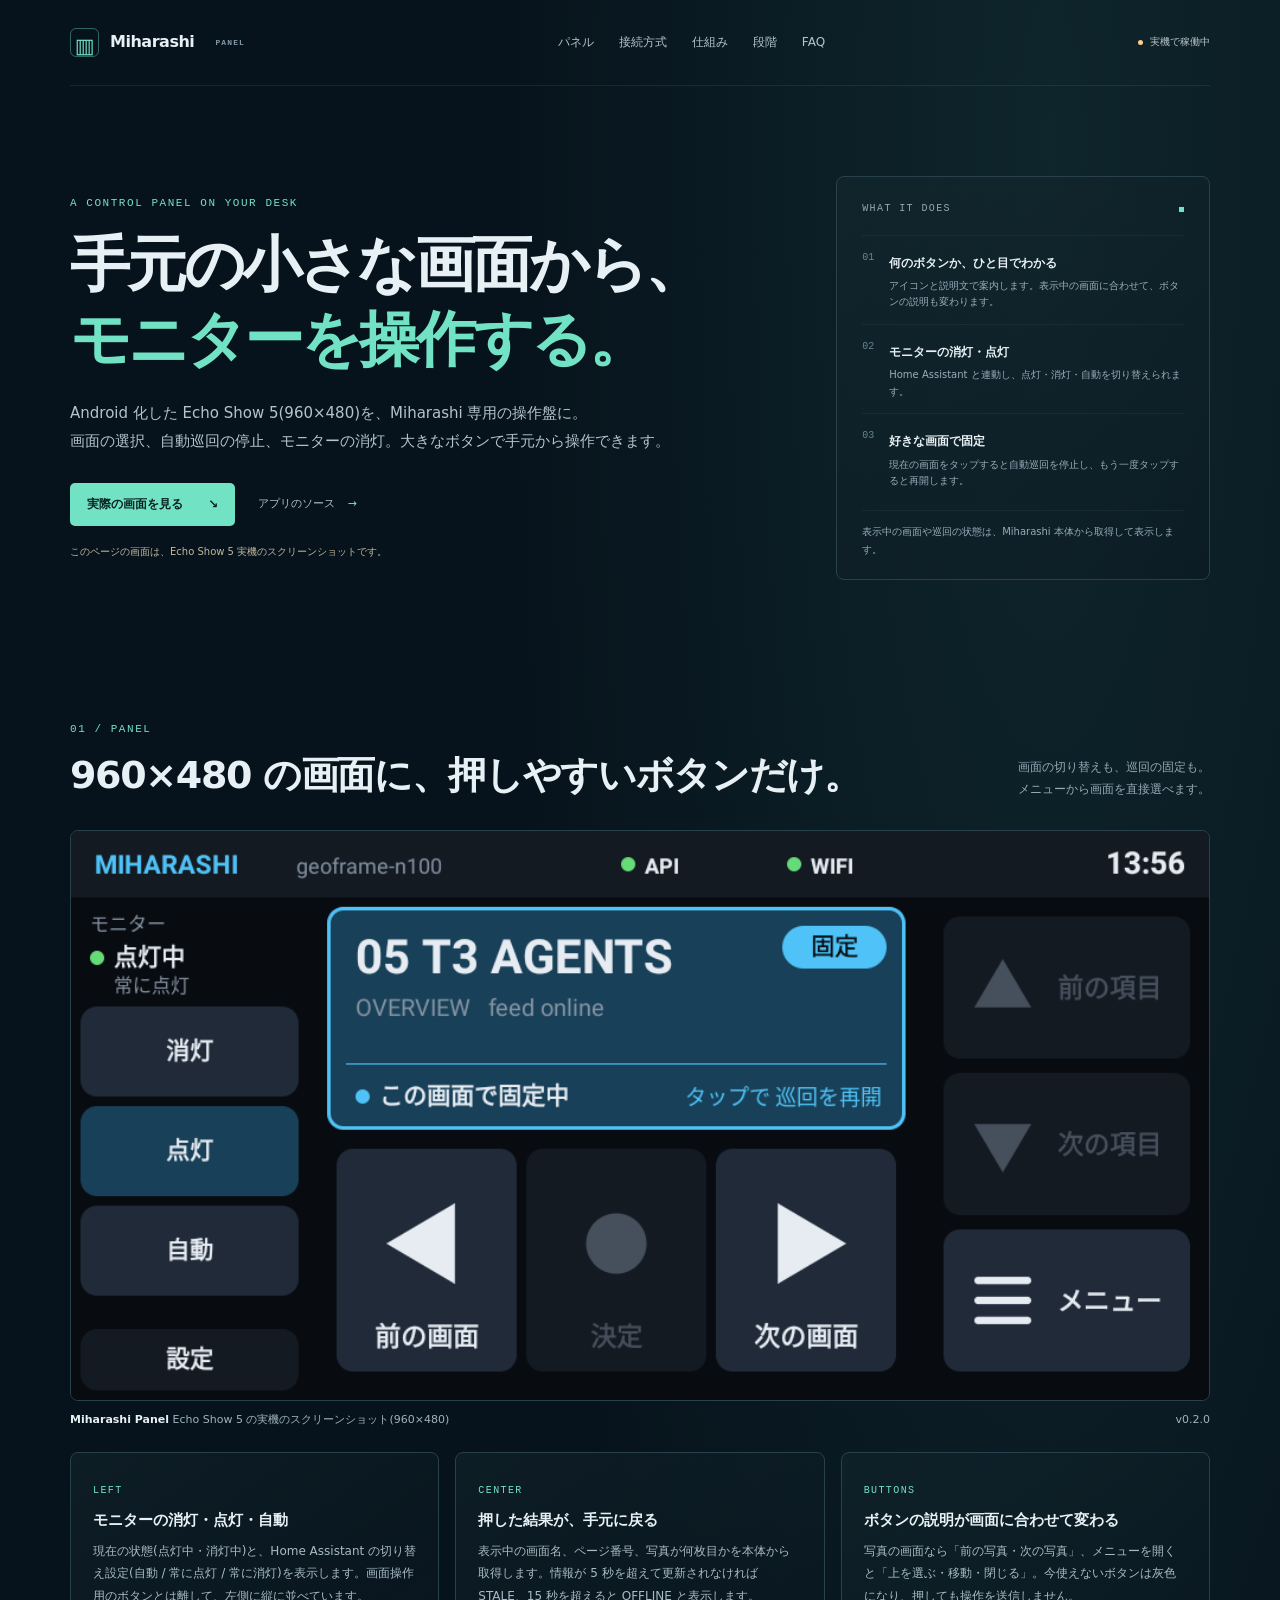
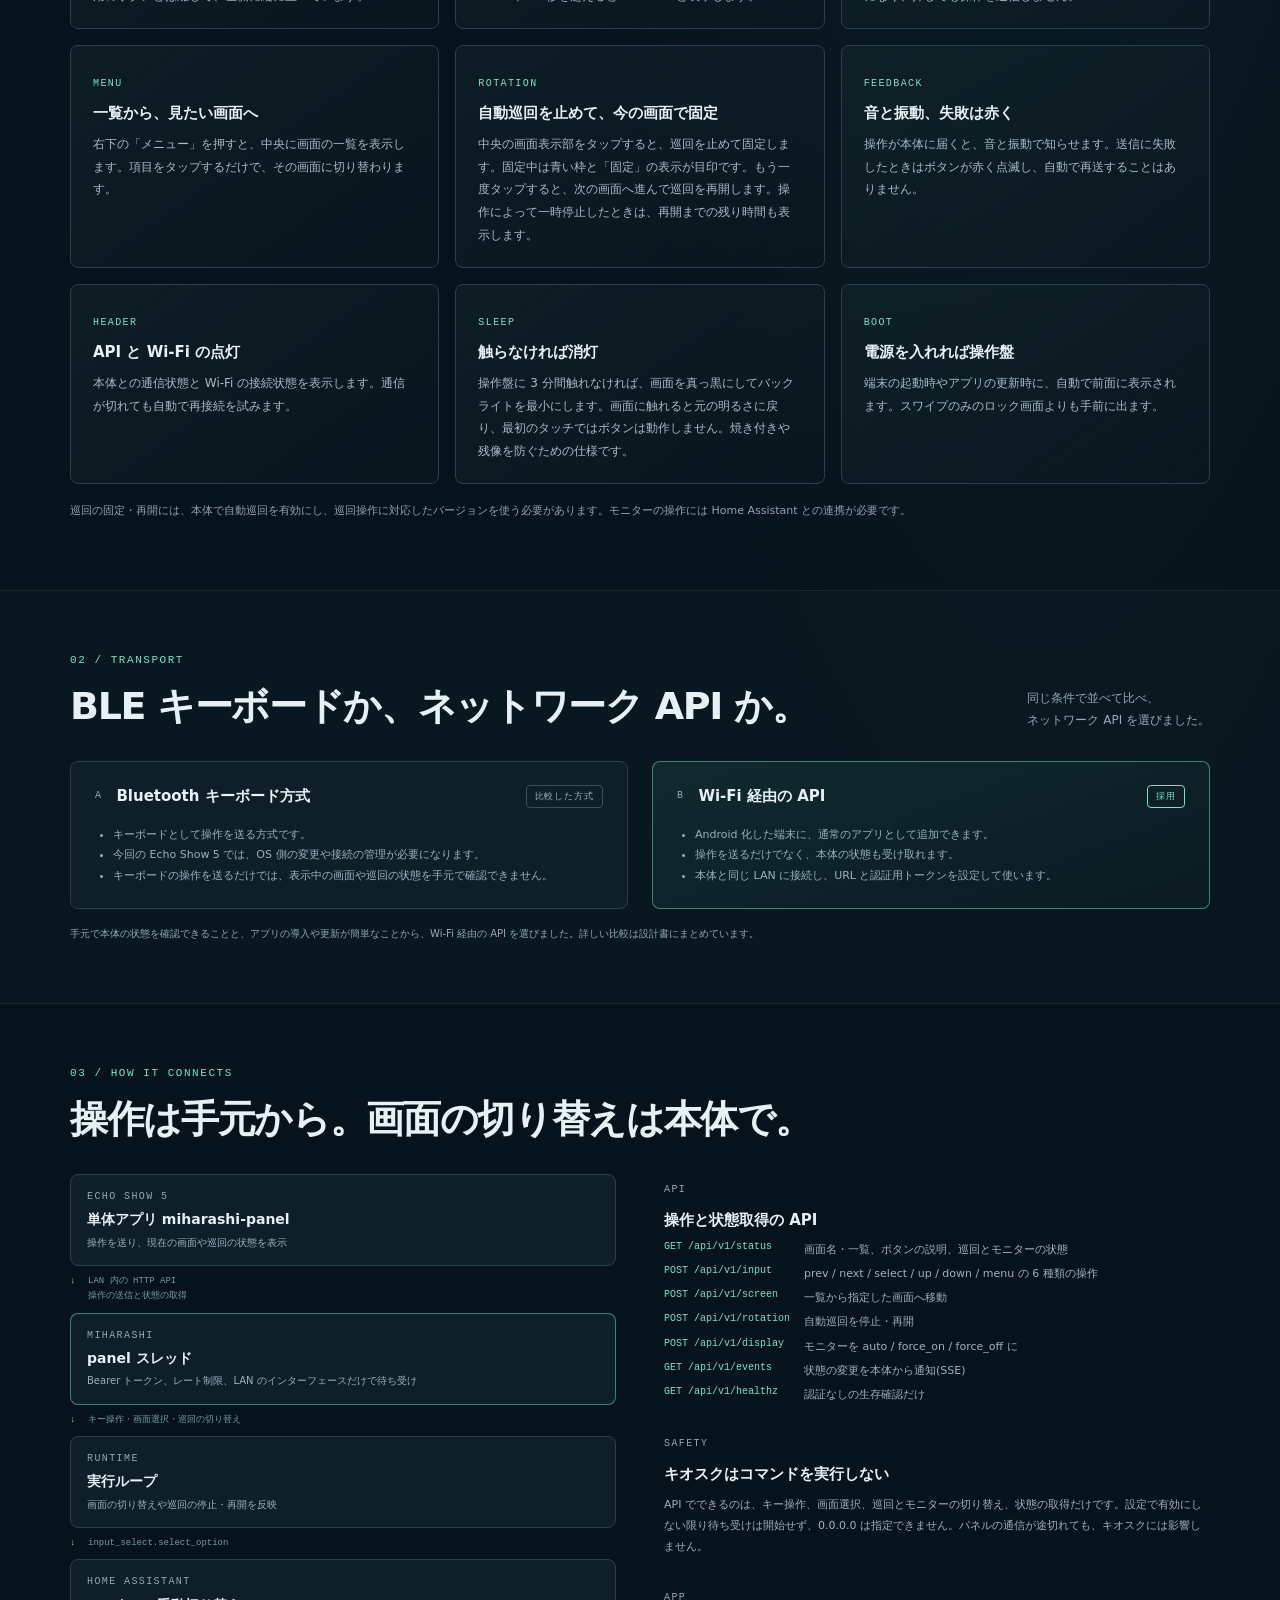
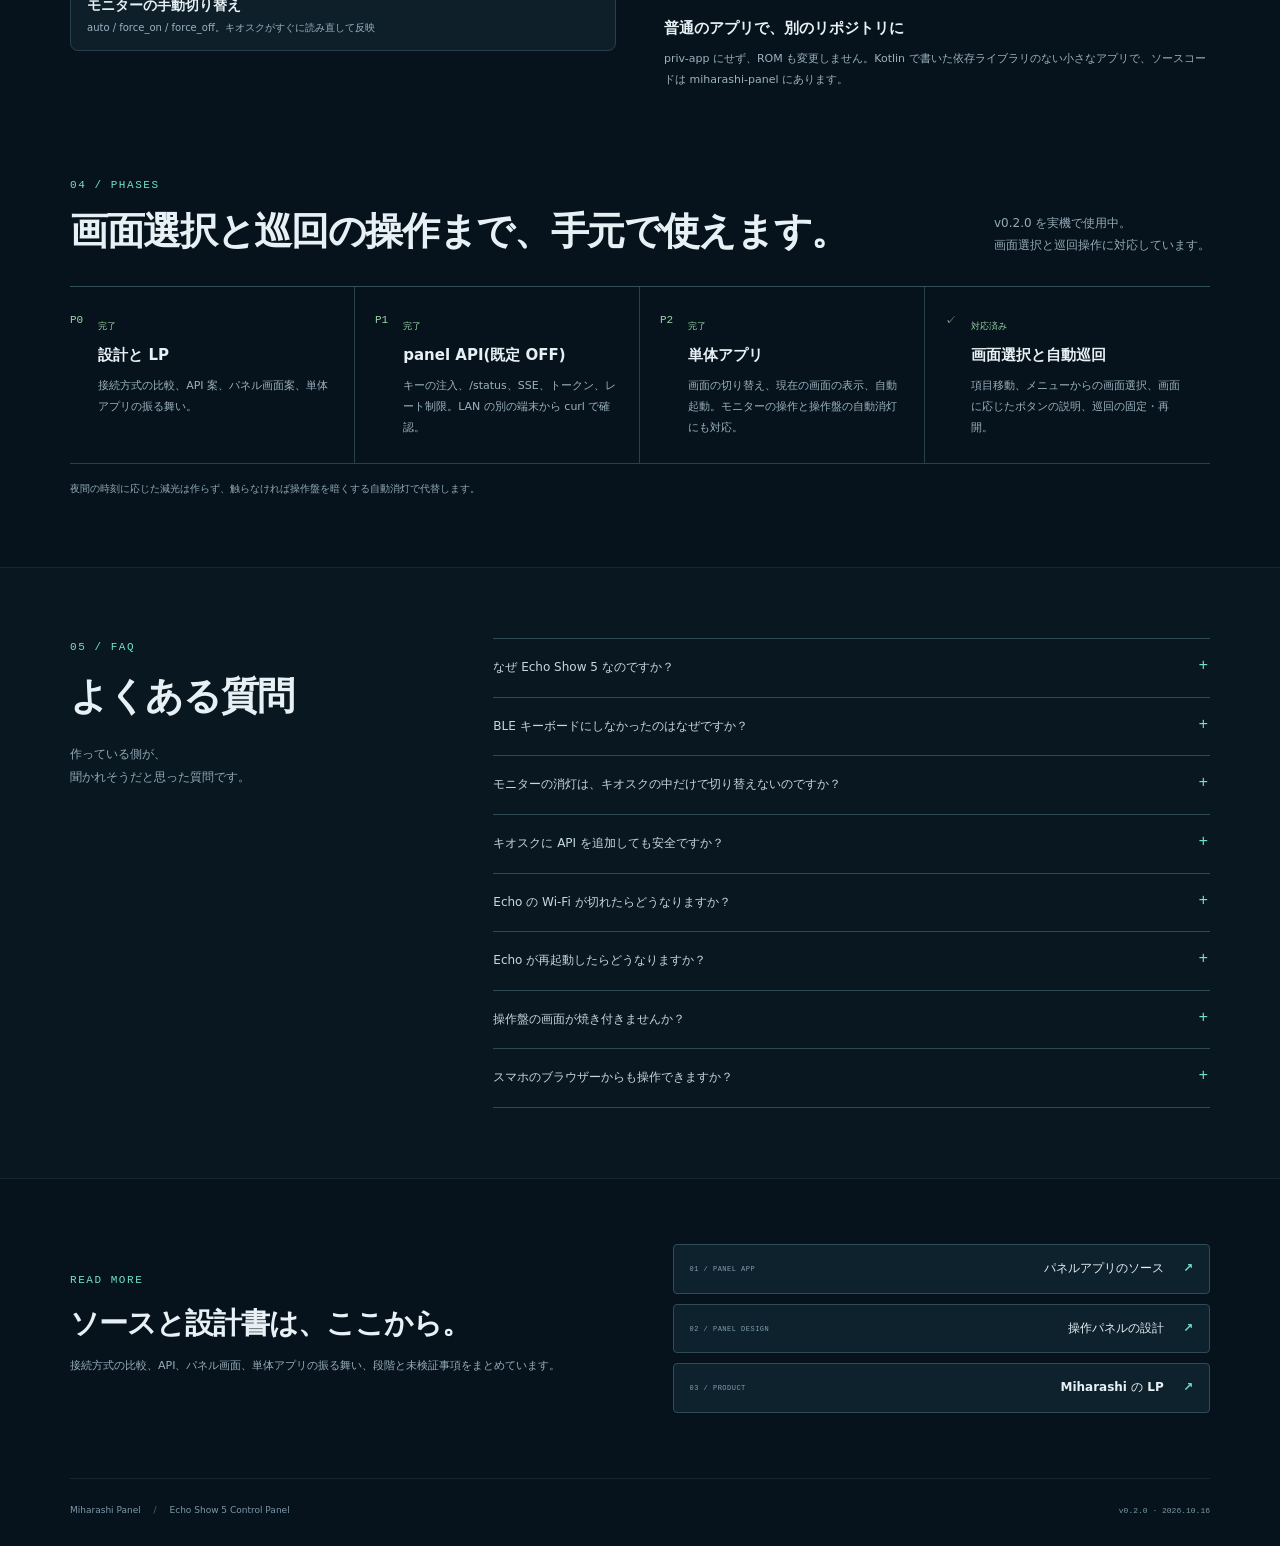
==== site/index.html @ 9340a456 "docs: move panel landing page and organize app documentation" ====
<!doctype html>
<html lang="ja">
<head>
  <meta charset="utf-8">
  <meta name="viewport" content="width=device-width, initial-scale=1">
  <meta name="theme-color" content="#07131c">
  <meta name="description" content="Miharashi Panel。Android 化した Echo Show 5 で動く Miharashi 専用の操作盤アプリ。画面の切り替え、メニューからの画面選択、自動巡回の固定・再開、モニターの消灯・点灯を手元で操作できます。">
  <title>Miharashi Panel — 手元の小さな画面から、モニターを操作する。</title>
  <link rel="stylesheet" href="styles.css">
  <link rel="stylesheet" href="shots.css">
  <link rel="stylesheet" href="panel.css">
</head>
<body>
  <a class="skip-link" href="#preview">パネルの画面へ移動</a>
  <header class="shell topbar">
    <a class="brand" href="https://ysogabe.github.io/miharashi/" aria-label="Miharashi トップへ"><span class="brand-symbol" aria-hidden="true">▥</span>Miharashi<span class="brand-sub">PANEL</span></a>
    <nav aria-label="ページ内ナビゲーション"><a href="#preview">パネル</a><a href="#transport">接続方式</a><a href="#how">仕組み</a><a href="#phases">段階</a><a href="#faq">FAQ</a></nav>
    <span class="stage-label"><span aria-hidden="true"></span>実機で稼働中</span>
  </header>

  <main id="top">
    <section class="shell hero" aria-labelledby="hero-title">
      <div class="hero-copy">
        <p class="eyebrow">A control panel on your desk</p>
        <h1 id="hero-title">手元の小さな画面から、<br><span>モニターを操作する。</span></h1>
        <p class="hero-lead">Android 化した Echo Show 5(960×480)を、Miharashi 専用の操作盤に。<br class="wide-only">画面の選択、自動巡回の停止、モニターの消灯。大きなボタンで手元から操作できます。</p>
        <div class="hero-actions"><a class="button primary" href="#preview">実際の画面を見る <span aria-hidden="true">↘</span></a><a class="text-link" href="https://github.com/ysogabe/miharashi-panel">アプリのソース <span aria-hidden="true">→</span></a></div>
        <p class="hero-status">このページの画面は、Echo Show 5 実機のスクリーンショットです。</p>
      </div>
      <aside class="hero-note" aria-label="パネルの特徴">
        <div class="note-heading"><span class="micro-label">WHAT IT DOES</span><span class="tiny-square" aria-hidden="true"></span></div>
        <div class="note-item"><span class="note-index">01</span><div><strong>何のボタンか、ひと目でわかる</strong><p>アイコンと説明文で案内します。表示中の画面に合わせて、ボタンの説明も変わります。</p></div></div>
        <div class="note-item"><span class="note-index">02</span><div><strong>モニターの消灯・点灯</strong><p>Home Assistant と連動し、点灯・消灯・自動を切り替えられます。</p></div></div>
        <div class="note-item"><span class="note-index">03</span><div><strong>好きな画面で固定</strong><p>現在の画面をタップすると自動巡回を停止し、もう一度タップすると再開します。</p></div></div>
        <p class="note-disclaimer">表示中の画面や巡回の状態は、Miharashi 本体から取得して表示します。</p>
      </aside>
    </section>

    <section class="shell section-block" id="preview" aria-labelledby="preview-title">
      <div class="section-heading"><div><p class="eyebrow">01 / Panel</p><h2 id="preview-title">960×480 の画面に、<br class="mobile-only">押しやすいボタンだけ。</h2></div><p class="section-aside">画面の切り替えも、巡回の固定も。<br>メニューから画面を直接選べます。</p></div>
      <figure class="shot shot-main">
        <img src="images/panel-v020.png" width="960" height="480" alt="Echo Show 5 の操作パネル。左にモニターの状態と消灯・点灯・自動・設定、中央に現在の画面と固定中の表示、その下に前の画面・決定・次の画面、右に項目移動とメニューのボタン">
        <figcaption><span><strong>Miharashi Panel</strong> Echo Show 5 の実機のスクリーンショット(960×480)</span><span>v0.2.0</span></figcaption>
      </figure>
      <div class="feature-grid">
        <article class="feature"><span class="micro-label">LEFT</span><h3>モニターの消灯・点灯・自動</h3><p>現在の状態(点灯中・消灯中)と、Home Assistant の切り替え設定(自動 / 常に点灯 / 常に消灯)を表示します。画面操作用のボタンとは離して、左側に縦に並べています。</p></article>
        <article class="feature"><span class="micro-label">CENTER</span><h3>押した結果が、手元に戻る</h3><p>表示中の画面名、ページ番号、写真が何枚目かを本体から取得します。情報が 5 秒を超えて更新されなければ STALE、15 秒を超えると OFFLINE と表示します。</p></article>
        <article class="feature"><span class="micro-label">BUTTONS</span><h3>ボタンの説明が画面に合わせて変わる</h3><p>写真の画面なら「前の写真・次の写真」、メニューを開くと「上を選ぶ・移動・閉じる」。今使えないボタンは灰色になり、押しても操作を送信しません。</p></article>
        <article class="feature"><span class="micro-label">MENU</span><h3>一覧から、見たい画面へ</h3><p>右下の「メニュー」を押すと、中央に画面の一覧を表示します。項目をタップするだけで、その画面に切り替わります。</p></article>
        <article class="feature"><span class="micro-label">ROTATION</span><h3>自動巡回を止めて、今の画面で固定</h3><p>中央の画面表示部をタップすると、巡回を止めて固定します。固定中は青い枠と「固定」の表示が目印です。もう一度タップすると、次の画面へ進んで巡回を再開します。操作によって一時停止したときは、再開までの残り時間も表示します。</p></article>
        <article class="feature"><span class="micro-label">FEEDBACK</span><h3>音と振動、失敗は赤く</h3><p>操作が本体に届くと、音と振動で知らせます。送信に失敗したときはボタンが赤く点滅し、自動で再送することはありません。</p></article>
        <article class="feature"><span class="micro-label">HEADER</span><h3>API と Wi-Fi の点灯</h3><p>本体との通信状態と Wi-Fi の接続状態を表示します。通信が切れても自動で再接続を試みます。</p></article>
        <article class="feature"><span class="micro-label">SLEEP</span><h3>触らなければ消灯</h3><p>操作盤に 3 分間触れなければ、画面を真っ黒にしてバックライトを最小にします。画面に触れると元の明るさに戻り、最初のタッチではボタンは動作しません。焼き付きや残像を防ぐための仕様です。</p></article>
        <article class="feature"><span class="micro-label">BOOT</span><h3>電源を入れれば操作盤</h3><p>端末の起動時やアプリの更新時に、自動で前面に表示されます。スワイプのみのロック画面よりも手前に出ます。</p></article>
      </div>
      <p class="shot-note">巡回の固定・再開には、本体で自動巡回を有効にし、巡回操作に対応したバージョンを使う必要があります。モニターの操作には Home Assistant との連携が必要です。</p>
    </section>

    <section class="operation-section transport-section" id="transport" aria-labelledby="transport-title">
      <div class="shell">
        <div class="section-heading"><div><p class="eyebrow">02 / Transport</p><h2 id="transport-title">BLE キーボードか、<br class="mobile-only">ネットワーク API か。</h2></div><p class="section-aside">同じ条件で並べて比べ、<br>ネットワーク API を選びました。</p></div>
        <div class="transport-grid">
          <article class="transport-card">
            <div class="transport-head"><span class="micro-label">A</span><h3>Bluetooth キーボード方式</h3><span class="transport-tag">比較した方式</span></div>
            <ul><li>キーボードとして操作を送る方式です。</li><li>今回の Echo Show 5 では、OS 側の変更や接続の管理が必要になります。</li><li>キーボードの操作を送るだけでは、表示中の画面や巡回の状態を手元で確認できません。</li></ul>
          </article>
          <article class="transport-card is-chosen">
            <div class="transport-head"><span class="micro-label">B</span><h3>Wi-Fi 経由の API</h3><span class="transport-tag chosen">採用</span></div>
            <ul><li>Android 化した端末に、通常のアプリとして追加できます。</li><li>操作を送るだけでなく、本体の状態も受け取れます。</li><li>本体と同じ LAN に接続し、URL と認証用トークンを設定して使います。</li></ul>
          </article>
        </div>
        <p class="scope-note">手元で本体の状態を確認できることと、アプリの導入や更新が簡単なことから、Wi-Fi 経由の API を選びました。詳しい比較は設計書にまとめています。</p>
      </div>
    </section>


    <section class="shell how-section" id="how" aria-labelledby="how-title">
      <div class="section-heading"><div><p class="eyebrow">03 / How it connects</p><h2 id="how-title">操作は手元から。<br class="mobile-only">画面の切り替えは本体で。</h2></div></div>
      <div class="how-grid">
        <div class="how-flow" aria-label="接続の流れ">
          <div class="how-node"><span class="micro-label">ECHO SHOW 5</span><strong>単体アプリ miharashi-panel</strong><span>操作を送り、現在の画面や巡回の状態を表示</span></div>
          <div class="how-arrow" aria-hidden="true">LAN 内の HTTP API<br>操作の送信と状態の取得</div>
          <div class="how-node accent"><span class="micro-label">MIHARASHI</span><strong>panel スレッド</strong><span>Bearer トークン、レート制限、LAN のインターフェースだけで待ち受け</span></div>
          <div class="how-arrow" aria-hidden="true">キー操作・画面選択・巡回の切り替え</div>
          <div class="how-node"><span class="micro-label">RUNTIME</span><strong>実行ループ</strong><span>画面の切り替えや巡回の停止・再開を反映</span></div>
          <div class="how-arrow" aria-hidden="true">input_select.select_option</div>
          <div class="how-node"><span class="micro-label">HOME ASSISTANT</span><strong>モニターの手動切り替え</strong><span>auto / force_on / force_off。キオスクがすぐに読み直して反映</span></div>
        </div>
        <div class="how-copy">
          <article><span class="micro-label">API</span><h3>操作と状態取得の API</h3><dl class="api-list"><dt>GET /api/v1/status</dt><dd>画面名・一覧、ボタンの説明、巡回とモニターの状態</dd><dt>POST /api/v1/input</dt><dd>prev / next / select / up / down / menu の 6 種類の操作</dd><dt>POST /api/v1/screen</dt><dd>一覧から指定した画面へ移動</dd><dt>POST /api/v1/rotation</dt><dd>自動巡回を停止・再開</dd><dt>POST /api/v1/display</dt><dd>モニターを auto / force_on / force_off に</dd><dt>GET /api/v1/events</dt><dd>状態の変更を本体から通知(SSE)</dd><dt>GET /api/v1/healthz</dt><dd>認証なしの生存確認だけ</dd></dl></article>
          <article><span class="micro-label">SAFETY</span><h3>キオスクはコマンドを実行しない</h3><p>API でできるのは、キー操作、画面選択、巡回とモニターの切り替え、状態の取得だけです。設定で有効にしない限り待ち受けは開始せず、0.0.0.0 は指定できません。パネルの通信が途切れても、キオスクには影響しません。</p></article>
          <article><span class="micro-label">APP</span><h3>普通のアプリで、別のリポジトリに</h3><p>priv-app にせず、ROM も変更しません。Kotlin で書いた依存ライブラリのない小さなアプリで、ソースコードは miharashi-panel にあります。</p></article>
        </div>
      </div>
    </section>

    <section class="shell scope-section" id="phases" aria-labelledby="phases-title">
      <div class="section-heading"><div><p class="eyebrow">04 / Phases</p><h2 id="phases-title">画面選択と巡回の操作まで、<br class="mobile-only">手元で使えます。</h2></div><p class="section-aside">v0.2.0 を実機で使用中。<br>画面選択と巡回操作に対応しています。</p></div>
      <ol class="roadmap panel-roadmap four">
        <li class="done"><span class="roadmap-step">P0</span><div><span class="roadmap-state">完了</span><h3>設計と LP</h3><p>接続方式の比較、API 案、パネル画面案、単体アプリの振る舞い。</p></div></li>
        <li class="done"><span class="roadmap-step">P1</span><div><span class="roadmap-state">完了</span><h3>panel API(既定 OFF)</h3><p>キーの注入、/status、SSE、トークン、レート制限。LAN の別の端末から curl で確認。</p></div></li>
        <li class="done"><span class="roadmap-step">P2</span><div><span class="roadmap-state">完了</span><h3>単体アプリ</h3><p>画面の切り替え、現在の画面の表示、自動起動。モニターの操作と操作盤の自動消灯にも対応。</p></div></li>
        <li class="done"><span class="roadmap-step">✓</span><div><span class="roadmap-state">対応済み</span><h3>画面選択と自動巡回</h3><p>項目移動、メニューからの画面選択、画面に応じたボタンの説明、巡回の固定・再開。</p></div></li>
      </ol>
      <p class="scope-note">夜間の時刻に応じた減光は作らず、触らなければ操作盤を暗くする自動消灯で代替します。</p>
    </section>

    <section class="faq-section" id="faq" aria-labelledby="faq-title"><div class="shell faq-grid"><div class="faq-intro"><p class="eyebrow">05 / FAQ</p><h2 id="faq-title">よくある質問</h2><p>作っている側が、<br>聞かれそうだと思った質問です。</p></div><div class="faq-list">
      <details><summary>なぜ Echo Show 5 なのですか？</summary><p>960×480 の横長画面が机に置く操作盤にちょうどよく、Android 化すれば普通のアプリが動くからです。Miharashi 専用の単体アプリとして全画面で使い、ほかの用途との併用は想定していません。</p></details>
      <details><summary>BLE キーボードにしなかったのはなぜですか？</summary><p>Miharashi 側の変更が不要という利点はあります。しかし Echo を BLE 周辺機器にするには、ROM の変更(priv-app、feature 宣言)や署名鍵の管理が必要で、更新後にペアリングをやり直す必要が生じる可能性があります。手元で状態を確認することもできません。設計書の付録に「もし実装するなら何が必要か」をまとめています。</p></details>
      <details><summary>モニターの消灯は、キオスクの中だけで切り替えないのですか？</summary><p>キオスクの中だけでは切り替えません。キオスクが Home Assistant の設定項目(input_select)を書き換えます。こうすることで Home Assistant の画面とパネルの表示が一致し、再起動しても設定が保たれます。</p></details>
      <details><summary>キオスクに API を追加しても安全ですか？</summary><p>初期設定では無効で、有効にする場合も Bearer トークンと LAN 内の 1 つのインターフェースだけに制限されます。キー操作、画面選択、巡回とモニターの切り替え、状態の取得だけに用途を限定しており、任意のコマンドは実行しません。</p></details>
      <details><summary>Echo の Wi-Fi が切れたらどうなりますか？</summary><p>最後の更新から 5 秒を超えると STALE、15 秒を超えると OFFLINE と表示します。最後の状態を薄く残したまま、再接続を試み続けます。キオスク側の動作には影響しません。</p></details>
      <details><summary>Echo が再起動したらどうなりますか？</summary><p>端末の起動時に自動で前面に出て、/status を再取得します。再接続が完了すると、本体の現在の状態を表示します。</p></details>
      <details><summary>操作盤の画面が焼き付きませんか？</summary><p>操作盤に 3 分間触れなければ画面を真っ黒にして、バックライトを最小にします。この時間は設定で変更でき、0 に設定すれば消灯しません。</p></details>
      <details><summary>スマホのブラウザーからも操作できますか？</summary><p>同じ API を利用するため、ブラウザー向けの小さな操作ページを作ることも可能です。現在は Echo 向けのアプリのみを提供しています。</p></details>
    </div></div></section>

    <section class="shell docs-section" aria-labelledby="docs-title"><div><p class="eyebrow">Read more</p><h2 id="docs-title">ソースと設計書は、ここから。</h2><p>接続方式の比較、API、パネル画面、単体アプリの振る舞い、段階と未検証事項をまとめています。</p></div><div class="doc-links"><a href="https://github.com/ysogabe/miharashi-panel"><span>01 / PANEL APP</span><strong>パネルアプリのソース <span aria-hidden="true">↗</span></strong></a><a href="https://github.com/ysogabe/miharashi/blob/main/docs/panel/DESIGN.md"><span>02 / PANEL DESIGN</span><strong>操作パネルの設計 <span aria-hidden="true">↗</span></strong></a><a href="https://ysogabe.github.io/miharashi/"><span>03 / PRODUCT</span><strong>Miharashi の LP <span aria-hidden="true">↗</span></strong></a></div></section>
  </main>
  <footer class="shell footer"><span>Miharashi Panel <span class="footer-separator">/</span> Echo Show 5 Control Panel</span><span>v0.2.0 · 2026.10.16</span></footer>
</body>
</html>
---- site/styles.css ----
:root{color-scheme:dark;--bg:#07131c;--panel:#101f2a;--line:#29404d;--ink:#e7f0f4;--muted:#a0b3be;--mint:#72e2c5;--blue:#77b6ff;--amber:#ffce87;--mono:ui-monospace,SFMono-Regular,Menlo,Consolas,monospace}
*{box-sizing:border-box}html{scroll-behavior:smooth;scroll-padding-top:25px}body{margin:0;background:radial-gradient(ellipse at 82% 3%,#16383c80,transparent 34rem),var(--bg);color:var(--ink);font-family:Inter,ui-sans-serif,system-ui,-apple-system,BlinkMacSystemFont,"Noto Sans JP",sans-serif;line-height:1.65}a{color:inherit}button{font:inherit;color:inherit;cursor:pointer}button,a,summary{-webkit-tap-highlight-color:transparent}button:focus-visible,a:focus-visible,summary:focus-visible,[tabindex]:focus-visible{outline:2px solid var(--mint);outline-offset:5px}[hidden]{display:none!important}.shell{width:min(1140px,calc(100% - 64px));margin-inline:auto}.eyebrow,.micro-label{font-family:var(--mono);font-size:10px;letter-spacing:.14em;text-transform:uppercase}.eyebrow{color:var(--mint);margin:0 0 15px;font-size:11px}.micro-label{color:#91a9b6}.skip-link{position:fixed;top:10px;left:10px;z-index:20;padding:10px 16px;background:var(--mint);color:var(--bg);border-radius:6px;transform:translateY(-150%)}.skip-link:focus{transform:none}.topbar{min-height:86px;display:flex;align-items:center;justify-content:space-between;gap:25px;border-bottom:1px solid #ffffff12}.brand{display:flex;align-items:center;gap:11px;text-decoration:none;font-weight:750;font-size:16px;letter-spacing:-.03em}.brand-symbol{display:grid;place-items:center;width:29px;height:29px;border:1px solid #72e2c566;border-radius:6px;color:var(--mint);font-size:21px}.brand-sub{margin-left:10px;font-family:var(--mono);font-size:8px;letter-spacing:.14em;color:#819ba8}.topbar nav{display:flex;gap:25px;font-size:12px;color:#b4c4cd}.topbar nav a{text-decoration:none}.topbar nav a:hover{color:var(--mint)}.stage-label{display:flex;gap:7px;align-items:center;font-size:10px;color:#bac5c9}.stage-label span{width:5px;height:5px;border-radius:50%;background:var(--amber)}.hero{display:grid;grid-template-columns:1.3fr .7fr;gap:72px;padding:80px 0 66px;align-items:center}h1{font-size:clamp(40px,4.7vw,64px);line-height:1.24;letter-spacing:-.05em;margin:0 0 22px;font-weight:750}h1 span{color:var(--mint)}.hero-lead{color:#b3c4ce;font-size:15px;line-height:1.9;margin:0}.hero-actions{display:flex;align-items:center;gap:23px;margin-top:27px}.button{display:inline-flex;align-items:center;justify-content:center;gap:25px;font-size:12px;font-weight:700;text-decoration:none;padding:12px 17px;border-radius:5px}.primary{background:var(--mint);color:#09231e}.primary:hover{background:#9aebd6}.text-link{font-size:11px;text-decoration:none;color:#afc2cb}.text-link span{margin-left:9px;color:var(--mint)}.hero-note{align-self:stretch;padding:24px 25px 20px;border:1px solid var(--line);border-radius:8px;background:linear-gradient(145deg,#13272eab,#0b182280)}.note-heading{display:flex;align-items:center;justify-content:space-between;margin-bottom:17px}.tiny-square{width:5px;height:5px;background:var(--mint)}.note-item{display:flex;gap:15px;padding:13px 0;border-top:1px solid #ffffff0c}.note-index{font:10px var(--mono);color:#658692;padding-top:3px}.note-item strong{font-size:12px;font-weight:650}.note-item p{font-size:10px;color:#97afbb;margin:3px 0 0}.note-disclaimer{border-top:1px solid #ffffff0c;padding-top:12px;margin:7px 0 0;font-size:10px;line-height:1.8;color:#96aeb9}h2{font-size:clamp(26px,3vw,38px);line-height:1.32;letter-spacing:-.035em;margin:0;font-weight:700}.section-heading{display:flex;justify-content:space-between;align-items:flex-end;gap:25px;margin-bottom:30px}.section-heading .eyebrow{margin-bottom:12px}.section-aside{color:#94aab6;font-size:12px;margin:0;line-height:1.85}.screen-section{padding-top:20px}.screen-tabs{display:flex;align-items:center;gap:8px;margin-bottom:14px}.screen-tabs button{background:transparent;border:1px solid #2b414d;color:#a9bdc7;border-radius:5px;padding:10px 15px;font-size:12px;display:flex;align-items:center;gap:11px}.screen-tabs button span{color:#7996a5;font:10px var(--mono)}.screen-tabs button[aria-selected=true]{border-color:#72e2c566;background:#142e30;color:var(--mint)}.screen-tabs button[aria-selected=true] span{color:var(--mint)}.screen-tabs button:hover{border-color:#6d8b98}.preview-tag{margin-left:auto;font:8px var(--mono);letter-spacing:.13em;color:#78939f}.monitor-shell{padding:12px 12px 0;border:1px solid #435a6577;border-radius:12px;background:linear-gradient(135deg,#213742,#0d1e29 60%);box-shadow:0 23px 65px #0004}.demo-surface{position:relative;background:#091722;min-height:510px;border:1px solid #344b58;border-radius:6px;overflow:hidden}.preview-panel{padding:25px 28px 18px;min-height:510px}.screen-heading{display:flex;align-items:center;justify-content:space-between;gap:16px;padding-bottom:20px;border-bottom:1px solid #29404d}.screen-heading>div{display:flex;align-items:center;gap:14px}.screen-heading strong{font:600 12px var(--mono);letter-spacing:.08em}.screen-number{color:var(--mint);font:10px var(--mono)}.host-label{color:#7f9baa;font:9px var(--mono);letter-spacing:.07em}.screen-clock{color:#c2d4dd;font:13px var(--mono)}.screen-clock small{color:#7e9baa;font-size:9px}.demo-badge{font:8px var(--mono);letter-spacing:.08em;padding:4px 6px;color:var(--amber);border:1px solid #ffce8740;border-radius:3px}.metrics{display:grid;grid-template-columns:repeat(4,1fr);gap:12px;margin-top:20px}.metric{padding:16px 18px 14px;border:1px solid #283f4c;border-radius:5px;background:linear-gradient(145deg,#142733,#0c1c28)}.metric .micro-label{font-size:8px;letter-spacing:.07em;white-space:nowrap}.metric p{display:flex;align-items:baseline;gap:7px;margin:8px 0 10px}.metric p strong{font:500 34px var(--mono);letter-spacing:-.06em;line-height:1.2}.metric p>span{color:#a6bfca;font:12px var(--mono)}.meter{height:3px;border-radius:2px;background:#263e4b;overflow:hidden}.meter>span{display:block;height:100%;background:var(--mint)}.meter.blue>span{background:var(--blue)}.metric-foot{display:flex;justify-content:space-between;margin-top:11px;color:#8eaab8;font:9px var(--mono)}.metric-foot>span{color:#9cc0c3}.system-content{display:grid;grid-template-columns:2.7fr 1fr;gap:12px;margin-top:14px}.chart-card,.device-card{border:1px solid #283f4c;border-radius:5px;background:#0c1c28}.chart-card{padding:17px 17px 8px}.card-heading{display:flex;align-items:center;justify-content:space-between;gap:12px}.card-heading .micro-label{font-size:8px}.chart-legend{display:flex;gap:13px;font:8px var(--mono);color:#b4cad4;white-space:nowrap}.chart-legend>span:before{content:"";display:inline-block;width:4px;height:4px;border-radius:50%;margin:0 5px 1px 0;background:var(--mint)}.chart-legend>.legend-gpu:before{background:var(--blue)}.history-chart{display:block;width:100%;height:205px;margin-top:15px}.device-card{padding:17px 15px}.device-card>.micro-label{font-size:8px}.device-row{display:flex;align-items:center;gap:10px;padding:16px 0;border-bottom:1px solid #213746}.device-icon{color:var(--mint);font-size:20px}.device-row strong{display:block;font:10px var(--mono)}.device-row p{margin:4px 0 0;font-size:9px;color:#8aa7b6}.small-badge{margin-left:auto;color:var(--mint);font:8px var(--mono);padding:3px 5px;border:1px solid #2e4b54;border-radius:3px}.blue-ink{color:var(--blue)}.source-note{margin-top:16px}.source-note .micro-label{font-size:7px}.source-note p{font-size:9px;color:#94aebb;line-height:1.75;margin:6px 0 0}.source-note b{color:#e7b88a;font-family:var(--mono);font-weight:400}.screen-footer{display:flex;justify-content:space-between;gap:12px;margin-top:16px;padding-top:12px;border-top:1px solid #263c49;color:#7896a5;font:8px var(--mono);letter-spacing:.05em}.screen-footer b{font-weight:400;color:#b8ccd7;margin-left:11px}.screen-footer b:first-child{margin-left:0}.demo-controls{display:flex;align-items:center;justify-content:space-between;gap:20px;min-height:66px;padding:12px 9px}.active-screen{font:10px var(--mono);color:#a8bfcb;letter-spacing:.04em}.key-controls{display:flex;gap:14px}.key-controls button{display:flex;align-items:center;gap:7px;padding:0;border:0;background:transparent;color:#a5bac5;font-size:10px}.key-controls kbd{display:grid;place-items:center;min-width:27px;height:28px;border:1px solid #405965;border-bottom-width:3px;border-radius:4px;background:#132630;color:var(--mint);font:12px var(--mono)}.key-controls button:hover kbd,.key-controls button[aria-expanded=true] kbd{border-color:var(--mint)}.preview-caption{display:flex;align-items:center;justify-content:space-between;gap:20px;padding-top:16px;color:#8fa7b3;font-size:10px}.preview-caption p{margin:0;display:flex;align-items:center;gap:7px}.caption-dot{width:4px;height:4px;background:var(--amber);border-radius:50%;flex-shrink:0}.preview-caption>span{font-size:9px}.screen-description{display:grid;grid-template-columns:.45fr 1.35fr .8fr;gap:25px;align-items:start;padding:27px 0 60px;margin-top:26px;border-top:1px solid var(--line)}.screen-description .eyebrow{font-size:9px;margin-top:7px}.screen-description h3{font-size:18px;margin:0 0 8px;letter-spacing:-.02em}.screen-description p{color:#9ab1bf;font-size:12px;margin:0;line-height:1.9}.screen-description ul{margin:2px 0 0;padding:0;list-style:none;font-size:11px;color:#a2bdc8}.screen-description li{padding:4px 0}.screen-description li:before{content:"+";color:var(--mint);font-family:var(--mono);margin-right:10px}.agent-summary{display:flex;align-items:center;gap:35px;padding:23px 0 21px}.agent-summary>div{display:flex;align-items:baseline;gap:9px}.agent-summary strong{font:500 32px var(--mono);color:var(--mint)}.agent-summary span{font:8px var(--mono);color:#9db6c4}.agent-summary>div:nth-child(2) strong{color:#afc3cd}.agent-summary>div:nth-child(3) strong{color:var(--amber)}.agent-summary>p{font-size:10px;color:#8eabbc;margin-left:auto}.agents-content{display:grid;grid-template-columns:2.8fr 1fr;gap:14px}.agent-list{border:1px solid #2b424f;border-radius:5px;overflow:hidden}.agent-row{display:flex;align-items:center;gap:15px;padding:16px 19px;background:#0e1e2a;border-bottom:1px solid #243c4a}.agent-row:last-child{border-bottom:0}.agent-avatar{display:grid;place-items:center;width:36px;height:36px;flex-shrink:0;border:1px solid #36505f;background:#172b39;border-radius:6px;font:12px var(--mono);color:#b4d1dc}.agent-info{min-width:0;flex:1}.agent-info strong{display:block;font:600 12px var(--mono);letter-spacing:.01em}.agent-info>span{display:block;font-size:9px;color:#8fabbc;margin-top:5px}.state-badge{font:8px var(--mono);letter-spacing:.04em;border-radius:3px;padding:5px 7px;white-space:nowrap}.running{background:#72e2c514;color:var(--mint);border:1px solid #72e2c536}.idle{background:#97b4c510;color:#a2bac7;border:1px solid #64809144}.waiting{background:#ffce8710;color:var(--amber);border:1px solid #ffce8736}.agent-time{font:8px var(--mono);color:#8ba8b8;min-width:48px;text-align:right}.adapter-card{padding:20px 18px;border:1px solid #2b424f;border-radius:5px;background:#0c1c28}.adapter-card>.micro-label{font-size:8px}.adapter-diagram{display:grid;gap:7px;text-align:center;padding:20px 0 14px;font:10px var(--mono);color:#84a0af}.adapter-diagram>span:nth-child(odd){border:1px solid #304b5b;background:#132735;padding:8px 4px;border-radius:3px;color:#bad2dc}.adapter-card>p{margin:0;font-size:10px;color:#93acba;line-height:1.9}.photo-panel{position:relative;isolation:isolate;padding:0;min-height:510px}.photo-scene{position:absolute;inset:0;width:100%;height:100%;z-index:-1}.photo-top{display:flex;justify-content:space-between;align-items:start;gap:25px;padding:29px 34px}.photo-top .micro-label{color:#c2d0d9;font-size:10px}.photo-time{margin:6px 0 0;line-height:1;font:300 68px var(--mono);letter-spacing:-.07em;color:#eff4f5}.photo-time>span{font-size:10px;letter-spacing:.1em;margin-left:12px;color:#cbd8de}.photo-marker{font:9px var(--mono);color:#c8d4dc;letter-spacing:.09em;border:1px solid #c4d3d344;padding:6px 8px;border-radius:3px}.photo-bottom{position:absolute;left:34px;bottom:39px}.photo-bottom .micro-label{font-size:8px;color:#bccec9}.photo-bottom h3{font-size:26px;font-weight:500;line-height:1.45;letter-spacing:-.03em;margin:9px 0 19px}.photo-status{display:flex;gap:0;padding:12px 0;font:10px var(--mono);border-top:1px solid #b8cecf44;border-bottom:1px solid #b8cecf44;background:#16324144}.photo-status>span{padding:0 18px;border-right:1px solid #b8cecf44}.photo-status>span:first-child{padding-left:0}.photo-status>span:last-child{border-right:0}.photo-status b{margin-right:9px;color:#8ed5c6;font-weight:500;font-size:8px}.photo-illustration{position:absolute;right:20px;bottom:15px;font-size:8px;color:#aec4cb}.demo-overlay{position:absolute;z-index:5;width:min(540px,calc(100% - 36px));left:50%;top:50%;transform:translate(-50%,-50%);padding:24px;border:1px solid #72e2c56b;background:#0b1c29fa;border-radius:8px;box-shadow:0 20px 90px #000a;max-height:calc(100% - 28px);overflow:auto}.overlay-heading{display:flex;justify-content:space-between;align-items:center;gap:20px;margin-bottom:18px}.overlay-heading h3{font-size:18px;margin:5px 0 0}.overlay-heading .micro-label{color:var(--mint);font-size:9px}.close-button{display:grid;place-items:center;border:1px solid #365362;border-radius:4px;background:#122836;width:29px;height:29px;font-size:21px;line-height:1;color:#b7ccd6}.menu-items{display:grid;gap:8px}.menu-items>button{display:flex;align-items:center;justify-content:flex-start;gap:15px;text-align:left;padding:13px 16px;background:#122735;border:1px solid #2f4a5a;border-radius:4px;font-size:12px}.menu-items>button>span:first-child{font:10px var(--mono);color:#7a9bac}.menu-items>button>span:last-child{margin-left:auto;color:#819eac}.menu-items>button.is-selected{border-color:var(--mint);background:#173c3d}.menu-items>button.is-selected>span{color:var(--mint)}.demo-overlay>p{font-size:11px;color:#a9c0cc;line-height:1.85}.detail-overlay dl{display:grid;grid-template-columns:85px 1fr;gap:11px 15px;margin:18px 0 15px;font-size:11px;line-height:1.8}.detail-overlay dt{color:var(--mint)}.detail-overlay dd{margin:0;color:#bdced7}.demo-overlay .overlay-footnote{margin:18px 0 0;padding-top:12px;border-top:1px solid #294454;color:#8ba8b9;font-size:9px}.operation-section{border-top:1px solid #ffffff10;border-bottom:1px solid #ffffff10;background:#0c1c2580}.operation-grid{display:grid;grid-template-columns:1fr 1fr;gap:80px;align-items:center;padding:58px 0}.body-copy{font-size:13px;line-height:1.95;color:#9eb4c0;max-width:490px;margin:19px 0 0}.keypad-illustration{display:grid;grid-template-columns:repeat(3,66px);gap:8px;margin:auto;transform:rotate(-5deg);padding:17px;border:1px solid #3f5964;border-radius:12px;background:linear-gradient(140deg,#28434c,#102331);box-shadow:9px 15px 0 #040f1755}.keypad-cell{display:flex;justify-content:center;align-items:center;border:1px solid #35515f;border-bottom-width:4px;border-radius:5px;min-height:48px;background:#182e3b;font:12px var(--mono)}.muted-key{color:#557789}.active-key{background:#153b3c;border-color:#45786e;flex-direction:column;gap:3px;color:var(--mint)}.active-key strong{font-size:17px;font-weight:500}.active-key>span{font-size:6px;letter-spacing:.12em}.zero-key{grid-column:span 2;flex-direction:row;gap:12px}.architecture-section{padding:75px 0 70px}.architecture-grid{display:grid;grid-template-columns:1.12fr .88fr;gap:62px;align-items:center}.render-flow{padding:25px 28px;background:linear-gradient(145deg,#10283080,#0b1a2780);border:1px solid #294651;border-radius:8px}.flow-source{display:flex;justify-content:center;gap:13px}.flow-source>span{font:9px var(--mono);letter-spacing:.1em;padding:7px 12px;border:1px solid #344f5e;border-radius:3px;color:#aec4cd}.flow-arrow{text-align:center;padding:10px;font:14px var(--mono);color:#799daa}.flow-canvas{text-align:center;padding:19px 8px;border:1px solid #72e2c569;background:#153332;border-radius:5px;display:grid;gap:5px}.flow-canvas>.micro-label{font-size:7px;color:#8ac4b8}.flow-canvas>strong{font:500 23px var(--mono);color:#e1f4eb}.flow-canvas>span:last-child{font-size:8px;color:#96bdb7;margin-top:6px}.flow-branches{display:grid;grid-template-columns:1fr 1fr;gap:17px;text-align:center}.flow-branches>div{display:grid;gap:4px}.flow-branches strong{font:11px var(--mono);color:#c6d7df}.flow-branches>div>span:last-child{font-size:10px;color:#92adb9}.architecture-copy article+article{padding-top:23px;margin-top:24px;border-top:1px solid var(--line)}.architecture-copy .micro-label{font-size:8px;color:#81aaa9}.architecture-copy h3{font-size:18px;letter-spacing:-.02em;margin:8px 0}.architecture-copy p{margin:0;font-size:12px;color:#98b0be;line-height:1.9}.scope-section{padding:25px 0 70px}.roadmap{list-style:none;margin:0;display:grid;grid-template-columns:repeat(3,1fr);gap:0;padding:0;border-top:1px solid #34505b;border-bottom:1px solid #29404d}.roadmap>li{display:flex;gap:15px;padding:24px 20px;border-right:1px solid #29404d}.roadmap>li:first-child{padding-left:0}.roadmap>li:last-child{border-right:0}.roadmap-step{font:11px var(--mono);color:#729aa8;margin-top:3px}.roadmap-state{font-size:9px;color:#93aab7}.roadmap .current .roadmap-step,.roadmap .current .roadmap-state{color:var(--mint)}.roadmap h3{margin:7px 0 9px;font-size:15px;line-height:1.5}.roadmap p{font-size:11px;line-height:1.9;color:#9bb2bf;margin:0}.scope-note{font-size:10px;color:#91aab7;margin:17px 0 0}.faq-section{padding:70px 0;background:#0c1c2580;border-top:1px solid #ffffff10;border-bottom:1px solid #ffffff10}.faq-grid{display:grid;grid-template-columns:1fr 2fr;gap:65px}.faq-intro p:last-child{color:#91aab8;font-size:12px;line-height:1.9;margin-top:22px}.faq-list details{border-top:1px solid #304954}.faq-list details:last-child{border-bottom:1px solid #304954}.faq-list summary{list-style:none;position:relative;cursor:pointer;padding:18px 30px 18px 0;font-size:12px;color:#c7d8e0;line-height:1.8}.faq-list summary::-webkit-details-marker{display:none}.faq-list summary:after{content:"+";position:absolute;right:2px;top:18px;color:var(--mint);font:16px var(--mono)}.faq-list details[open] summary:after{content:"−"}.faq-list details[open] summary{color:var(--mint)}.faq-list details p{font-size:11px;color:#a3bac8;line-height:2;margin:0 28px 20px 0}.docs-section{display:grid;grid-template-columns:1fr 1fr;gap:65px;align-items:center;padding:65px 0}.docs-section h2{font-size:29px}.docs-section p:last-child{font-size:11px;color:#95aebb;margin-top:14px}.doc-links{display:grid;gap:10px}.doc-links>a{display:flex;align-items:center;justify-content:space-between;gap:20px;border:1px solid #304b58;border-radius:4px;padding:14px 16px;text-decoration:none;background:#0e222e}.doc-links>a:hover{border-color:#72e2c577}.doc-links>a>span{font:7px var(--mono);color:#7e9dac;letter-spacing:.07em}.doc-links strong{font-size:12px;font-weight:550}.doc-links strong span{margin-left:15px;color:var(--mint)}.footer{display:flex;justify-content:space-between;gap:20px;padding:24px 0 28px;border-top:1px solid #ffffff14;color:#7d98a6;font-size:9px}.footer>span:last-child{font:8px var(--mono);align-self:center}.footer-separator{color:#47616f;margin:0 10px}.mobile-only{display:none}.noscript-note{font-size:12px;color:var(--amber);padding:12px;border:1px solid #ffce8744;border-radius:5px}
@media(min-width:1280px){.hero{padding-top:90px;padding-bottom:70px}}
@media(max-width:1000px){.shell{width:calc(100% - 44px)}.hero{gap:35px;grid-template-columns:1.18fr .82fr}.brand-sub{display:none}.metric{padding:14px 12px}.metric .micro-label{font-size:7px}.metric p strong{font-size:29px}.system-content{grid-template-columns:2.6fr 1fr}.device-card{padding:14px 11px}.device-row{gap:7px}.device-row strong{font-size:9px}.small-badge{font-size:7px;padding:3px}.agents-content{grid-template-columns:2.8fr 1fr}.agent-row{padding:15px 13px;gap:11px}.architecture-grid{gap:35px}.faq-grid{gap:40px}.preview-caption>span{display:none}}
@media(max-width:780px){.stage-label{display:none}.hero{grid-template-columns:1fr;padding-top:49px;gap:35px}.hero-note{display:none}h1{font-size:48px}.hero-lead{font-size:14px}.section-heading{align-items:start}.section-aside{font-size:10px}.screen-tabs{gap:6px}.screen-tabs button{padding:10px 12px;font-size:10px;gap:7px}.preview-tag{display:none}.preview-panel{padding:20px 18px 15px;min-height:500px}.demo-surface{min-height:500px}.system-content{grid-template-columns:1fr}.device-card{display:none}.metrics{gap:8px}.metric p strong{font-size:26px}.metric .micro-label{font-size:6px}.metric-foot{font-size:7px}.history-chart{height:205px}.screen-heading strong{font-size:10px}.host-label{font-size:8px}.screen-heading>div{gap:10px}.screen-footer{font-size:7px}.system-panel .screen-footer>span:last-child{display:none}.screen-description{grid-template-columns:1fr 1.3fr;gap:20px;padding-bottom:45px}.screen-description>.eyebrow{grid-column:span 2;margin:0}.screen-description h3{font-size:16px}.screen-description p{font-size:11px}.screen-description ul{font-size:10px}.agent-summary{gap:25px}.agent-summary>p{display:none}.agents-content{grid-template-columns:1fr}.adapter-card{display:none}.agent-row{padding:17px 15px}.agent-info>span{font-size:8px}.photo-panel{min-height:500px}.operation-grid{gap:30px;padding:45px 0}.operation-grid h2{font-size:27px}.keypad-illustration{grid-template-columns:repeat(3,52px);gap:6px;padding:13px}.keypad-cell{min-height:42px}.architecture-grid{grid-template-columns:1fr;gap:30px}.architecture-copy{display:grid;grid-template-columns:1fr 1fr;gap:30px}.architecture-copy article+article{padding-top:0;margin-top:0;border-top:0}.architecture-section{padding:55px 0}.roadmap>li{padding:21px 14px;gap:9px}.roadmap h3{font-size:13px}.roadmap p{font-size:10px}.roadmap-step{font-size:9px}.scope-section{padding-bottom:50px}.faq-grid{grid-template-columns:1fr;gap:22px}.faq-intro p:last-child{margin-top:12px}.faq-intro p:last-child br{display:none}.docs-section{gap:30px}.docs-section h2{font-size:26px}.footer{flex-direction:column;gap:9px}.footer>span:last-child{align-self:start}}
@media(max-width:520px){.shell{width:calc(100% - 32px)}.topbar{min-height:69px;gap:15px}.brand{font-size:14px;gap:8px}.brand-symbol{width:25px;height:25px;font-size:18px}.topbar nav{gap:14px;font-size:10px}.hero{padding:43px 0 45px}h1{font-size:37px}.hero-lead{font-size:12px;line-height:1.95}.wide-only{display:none}.hero-actions{gap:16px;flex-wrap:wrap}.button{font-size:11px;padding:11px 14px;gap:17px}.text-link{font-size:10px}.eyebrow{font-size:9px}.section-heading{margin-bottom:22px}.section-heading h2{font-size:26px}.section-aside{display:none}.screen-section{padding-top:0}.screen-tabs{display:grid;grid-template-columns:repeat(3,1fr);gap:5px}.screen-tabs button{padding:10px 4px;font-size:9px;gap:4px;justify-content:center;white-space:nowrap}.screen-tabs button>span{font-size:8px}.monitor-shell{padding:6px 6px 0;border-radius:8px}.preview-panel{padding:15px 12px 12px;min-height:520px}.demo-surface{min-height:520px}.screen-heading{padding-bottom:14px;gap:8px}.screen-heading strong{font-size:8px;letter-spacing:.03em}.screen-heading>div{gap:8px}.screen-number{font-size:8px}.host-label{display:none}.screen-clock{font-size:9px}.screen-clock small{font-size:6px}.demo-badge{font-size:6px;padding:3px 4px}.metrics{grid-template-columns:repeat(2,1fr);margin-top:13px;gap:7px}.metric{padding:10px 11px}.metric .micro-label{font-size:6px;letter-spacing:.03em}.metric p{margin:5px 0 8px}.metric p strong{font-size:24px}.metric p>span{font-size:9px}.metric-foot{margin-top:8px;font-size:7px}.system-content{margin-top:10px}.chart-card{padding:13px 10px 6px}.card-heading .micro-label{font-size:6px;letter-spacing:.03em}.chart-legend{font-size:6px;gap:8px}.history-chart{height:175px;margin-top:10px}.screen-footer{margin-top:11px;padding-top:10px;font-size:6px;letter-spacing:0}.screen-footer>span:last-child{display:none}.screen-footer b{margin-left:8px}.demo-controls{gap:9px;align-items:center;padding:10px 5px;min-height:62px}.active-screen{font-size:8px;max-width:70px;line-height:1.8}.key-controls{gap:11px}.key-controls button{flex-direction:column;gap:4px;font-size:7px}.key-controls kbd{min-width:25px;height:26px;font-size:10px}.preview-caption{padding-top:12px;font-size:8px;line-height:1.8;align-items:start}.preview-caption p{align-items:start}.caption-dot{margin-top:6px}.screen-description{grid-template-columns:1fr;gap:14px;padding-top:21px;margin-top:20px}.screen-description>.eyebrow{grid-column:auto}.screen-description ul{display:flex;flex-wrap:wrap;gap:5px 17px;font-size:9px}.screen-description li:before{margin-right:5px}.agent-summary{gap:21px;padding:20px 0}.agent-summary strong{font-size:25px}.agent-summary span{font-size:6px}.agent-summary>div{gap:6px}.agent-row{padding:18px 10px;gap:10px;flex-wrap:wrap}.agent-avatar{width:29px;height:29px;font-size:10px}.agent-info strong{font-size:10px}.agent-info>span{font-size:7px}.state-badge{font-size:6px;padding:4px}.agent-time{display:none}.agents-panel{padding-bottom:16px}.agents-panel .screen-footer{margin-top:20px}.photo-panel{padding:0;min-height:520px}.photo-top{padding:24px 21px;gap:15px}.photo-top .micro-label{font-size:7px}.photo-time{font-size:47px;margin-top:8px}.photo-time>span{font-size:7px;margin-left:8px}.photo-marker{font-size:6px;letter-spacing:.04em;padding:5px}.photo-bottom{left:21px;bottom:55px}.photo-bottom h3{font-size:24px}.photo-bottom .micro-label{font-size:7px}.photo-status{font-size:8px}.photo-status>span{padding:0 8px}.photo-status b{font-size:6px;margin-right:5px}.photo-illustration{font-size:7px;right:14px;bottom:18px}.demo-overlay{width:calc(100% - 22px);padding:18px}.overlay-heading h3{font-size:16px}.detail-overlay dl{grid-template-columns:62px 1fr;gap:10px;font-size:10px}.demo-overlay>p{font-size:10px}.menu-items>button{font-size:11px;padding:13px}.operation-grid{grid-template-columns:1fr;gap:34px}.operation-grid h2{font-size:29px}.body-copy{font-size:12px}.keypad-illustration{grid-template-columns:repeat(3,61px);padding:16px}.keypad-cell{min-height:45px}.architecture-grid{gap:28px}.render-flow{padding:22px 17px}.flow-canvas>span:last-child{font-size:6px}.flow-source>span{font-size:8px;padding:7px 10px}.architecture-copy{grid-template-columns:1fr;gap:25px}.architecture-copy article+article{padding-top:23px;border-top:1px solid var(--line)}.architecture-copy p{font-size:11px}.roadmap{grid-template-columns:1fr}.roadmap>li,.roadmap>li:first-child{border-right:0;border-bottom:1px solid #29404d;padding:21px 0;gap:18px}.roadmap>li:last-child{border-bottom:0}.roadmap h3{font-size:15px}.roadmap p{font-size:11px}.roadmap-step{font-size:11px}.scope-note{font-size:9px;line-height:1.9}.faq-section{padding:45px 0}.faq-list summary{font-size:11px;padding:17px 26px 17px 0}.faq-list details p{font-size:10px;margin-right:16px}.docs-section{grid-template-columns:1fr;padding:44px 0;gap:20px}.doc-links>a{padding:14px}.footer{font-size:8px}.footer>span:last-child{font-size:7px}.mobile-only{display:block}}
@media(prefers-reduced-motion:reduce){html{scroll-behavior:auto}*,*:before,*:after{animation:none!important;transition:none!important}}

.hero-status{font-size:10px;color:#c1b89d;line-height:1.8;margin:17px 0 0}
@media(max-width:780px){.metric .micro-label{font-size:7px}}
@media(max-width:520px){.metric .micro-label{font-size:7px}.card-heading .micro-label{font-size:7px}.hero-status{font-size:9px}}
---- site/shots.css ----
/* 実機のスクリーンショットと、機能・段階の一覧(Miharashi の LP と操作パネルの LP で共用) */
.shot{margin:0}
.shot img{display:block;width:100%;height:auto;border:1px solid var(--line);border-radius:8px;background:#05080c}
.shot figcaption{display:flex;justify-content:space-between;gap:16px;margin-top:10px;font-size:11px;line-height:1.7;color:var(--muted)}
.shot figcaption strong{color:var(--ink);font-weight:650}
.shot-main{margin-bottom:22px}
.shot-grid{display:grid;grid-template-columns:repeat(2,1fr);gap:22px}
.shot-note{margin:18px 0 0;font-size:11px;color:#8ea4b0}
.hero-shot{margin-top:6px}

.feature-grid{display:grid;grid-template-columns:repeat(3,1fr);gap:16px}
.feature{padding:22px 22px 20px;border:1px solid var(--line);border-radius:8px;background:linear-gradient(145deg,#13272e80,#0b182260)}
.feature h3{margin:8px 0 8px;font-size:15px;line-height:1.5}
.feature p{margin:0;font-size:12px;line-height:1.9;color:#a9bcc6}
.feature .micro-label{color:var(--mint)}

.panel-feature{display:grid;grid-template-columns:1.05fr .95fr;gap:44px;align-items:center}
.panel-feature .shot img{border-radius:14px;border:8px solid #1b232b}
.panel-feature ul{margin:16px 0 0;padding-left:18px;font-size:13px;line-height:2;color:#b3c4ce}

.roadmap .done .roadmap-step,.roadmap .done .roadmap-state{color:#9ad6a8}
.roadmap.four{grid-template-columns:repeat(4,1fr)}

.section-block{padding:70px 0}

@media(max-width:1000px){
  .feature-grid{grid-template-columns:repeat(2,1fr)}
  .panel-feature{grid-template-columns:1fr;gap:26px}
  .roadmap.four{grid-template-columns:repeat(2,1fr)}
}
@media(max-width:620px){
  .shot-grid,.feature-grid,.roadmap.four{grid-template-columns:1fr}
  .shot figcaption{flex-direction:column;gap:2px}
}
---- site/panel.css ----
/* Miharashi Panel LP。styles.css の色と部品を使い、パネルのプレビューと比較表だけを足す。 */
.panel-section{padding:20px 0 60px}
.panel-shell{border:1px solid var(--line);border-radius:10px;background:#0b1821;padding:22px}
.panel-device{aspect-ratio:2/1;max-width:960px;margin:0 auto;display:flex;flex-direction:column;border:6px solid #202a33;border-radius:14px;background:#06101a;color:var(--ink);font-family:var(--mono);overflow:hidden;outline-offset:6px}
.panel-head{display:flex;align-items:center;justify-content:space-between;gap:12px;padding:10px 16px;border-bottom:1px solid #1d2e3a;font-size:11px}
.panel-title strong{letter-spacing:.12em}
.panel-title span{margin-left:12px;color:#8aa3b0}
.panel-dots{display:flex;gap:14px;font-size:10px;color:#8aa3b0}
.dot:before{content:"";display:inline-block;width:7px;height:7px;border-radius:50%;background:#3b4f5b;margin-right:6px;vertical-align:1px}
.dot.on:before{background:var(--mint);box-shadow:0 0 6px var(--mint)}
.dot.stale:before{background:var(--amber)}
.panel-clock{display:flex;align-items:center;gap:14px}
.panel-clock>span{font-size:14px}
.panel-settings{font:9px var(--mono);letter-spacing:.1em;color:#8aa3b0;background:none;border:1px solid #2a3f4c;border-radius:4px;padding:4px 8px}
.panel-body{flex:1;display:grid;grid-template-columns:13.5% 1fr 22%;min-height:0}
.panel-rail{display:flex;flex-direction:column;gap:6px;padding:10px 8px;border-right:1px solid #1d2e3a}
.panel-rail ol{list-style:none;margin:0;padding:0;display:flex;flex-direction:column;gap:6px}
.panel-rail .rail-label{font-size:9px;padding:0 2px}
.panel-rail button{width:100%;font:10px var(--mono);letter-spacing:.06em;text-align:left;padding:7px 8px;border:1px solid #243643;border-radius:6px;background:#0c1b26;color:#7f98a6}
.panel-rail li b{display:block;font-size:8px;color:#5e7684;margin-bottom:2px}
.panel-rail li.is-current button{color:var(--bg);background:var(--mint);border-color:var(--mint);font-weight:700}
.panel-rail li.is-current button b{color:#0b3b33}
.panel-rail button.is-pressed{transform:translateY(1px)}
.panel-rail .rail-spacer{flex:1}
.panel-rail .rail-back{text-align:center}
.panel-center{display:flex;flex-direction:column;gap:12px;padding:12px 16px;min-width:0}
.panel-now{display:flex;flex-direction:column;gap:4px}
.panel-now strong{font-size:22px;letter-spacing:.06em;line-height:1.2;white-space:nowrap;overflow:hidden;text-overflow:ellipsis}
.big-keys{flex:1;display:grid;grid-template-columns:repeat(3,1fr);gap:12px;min-height:0}
.big-keys button,.side-keys button{display:flex;flex-direction:column;align-items:center;justify-content:center;gap:6px;border:1px solid #35515f;border-bottom-width:5px;border-radius:10px;background:#122634;color:var(--ink)}
.big-keys kbd{font:700 34px var(--mono);line-height:1}
.big-keys span,.side-keys span{font-size:10px;color:#9bb2bf}
.big-keys button:active,.big-keys button.is-pressed{transform:translateY(2px);border-bottom-width:3px;background:#16384a}
.panel-status{display:flex;gap:18px;margin:2px 0 0;font-size:10px;color:#8aa3b0}
.panel-status span:first-child{color:var(--blue)}
.side-keys{display:flex;flex-direction:column;gap:10px;padding:12px 14px 12px 0}
.side-keys button{flex:1;flex-direction:row;justify-content:flex-start;gap:12px;padding:0 14px;border-radius:8px}
.side-keys kbd{font:700 20px var(--mono)}
.side-keys button:disabled,.panel-rail button:disabled{opacity:.45;cursor:default}
.panel-caption{display:flex;align-items:center;justify-content:space-between;gap:20px;padding-top:16px;color:#8fa7b3;font-size:10px}
.panel-caption p{margin:0;display:flex;align-items:center;gap:7px}
.panel-caption>span{font-size:9px}
.panel-notes{display:grid;grid-template-columns:repeat(3,1fr);gap:24px;margin-top:34px}
.panel-notes h3,.how-copy h3,.transport-card h3{font-size:15px;margin:8px 0 8px}
.panel-notes p,.how-copy p{font-size:11px;line-height:1.9;color:#9bb2bf;margin:0}
.transport-section{padding:60px 0}
.transport-grid{display:grid;grid-template-columns:1fr 1fr;gap:24px}
.transport-card{border:1px solid var(--line);border-radius:8px;padding:22px 24px;background:#0e1f2a}
.transport-card.is-chosen{border-color:#72e2c580;background:linear-gradient(160deg,#10292f,#0b1a22)}
.transport-head{display:flex;align-items:center;gap:14px;flex-wrap:wrap}
.transport-head h3{flex:1;margin:0}
.transport-tag{font:9px var(--mono);letter-spacing:.1em;padding:4px 8px;border-radius:4px;border:1px solid #35515f;color:#9bb2bf}
.transport-tag.chosen{border-color:var(--mint);color:var(--mint)}
.transport-card ul{margin:16px 0 0;padding-left:18px;font-size:11px;line-height:1.85;color:#9bb2bf}
.transport-card li b{color:var(--ink);font-weight:600}
.how-section{padding:60px 0}
.how-grid{display:grid;grid-template-columns:1fr 1fr;gap:48px;align-items:start}
.how-flow{display:flex;flex-direction:column;gap:6px}
.how-node{border:1px solid var(--line);border-radius:8px;padding:14px 16px;background:#0e1f2a;display:flex;flex-direction:column;gap:3px}
.how-node.accent{border-color:#72e2c580}
.how-node strong{font-size:14px}
.how-node>span:last-child{font-size:10px;color:#9bb2bf}
.how-arrow{font:9px var(--mono);color:#729aa8;padding:2px 0 2px 18px;line-height:1.7;position:relative}
.how-arrow:before{content:"↓";position:absolute;left:0;color:var(--mint)}
.how-copy{display:grid;gap:24px}
.api-list{margin:0;display:grid;grid-template-columns:auto 1fr;gap:6px 14px;font-size:11px}
.api-list dt{font:10px var(--mono);color:var(--mint)}
.api-list dd{margin:0;color:#9bb2bf}
.panel-roadmap{grid-template-columns:repeat(4,1fr)}
@media(max-width:1000px){.panel-notes,.transport-grid,.how-grid{grid-template-columns:1fr}.panel-roadmap{grid-template-columns:repeat(2,1fr)}}
@media(max-width:780px){.panel-shell{padding:12px}.panel-device{aspect-ratio:auto;min-height:420px}.panel-body{grid-template-columns:1fr}.panel-rail{flex-direction:row;flex-wrap:wrap;align-items:center;border-right:0;border-bottom:1px solid #1d2e3a}.panel-rail ol{flex:1;flex-direction:row}.panel-rail .rail-spacer{display:none}.panel-rail .rail-back{width:auto}.panel-now strong{font-size:18px}.side-keys{flex-direction:row;padding:0 12px 12px}.big-keys kbd{font-size:26px}.panel-clock .panel-settings{display:none}.panel-caption{flex-direction:column;align-items:flex-start}}
@media(max-width:520px){.panel-roadmap{grid-template-columns:1fr}.panel-roadmap>li{border-right:0;border-bottom:1px solid #29404d;padding-left:0}.panel-dots{display:none}}
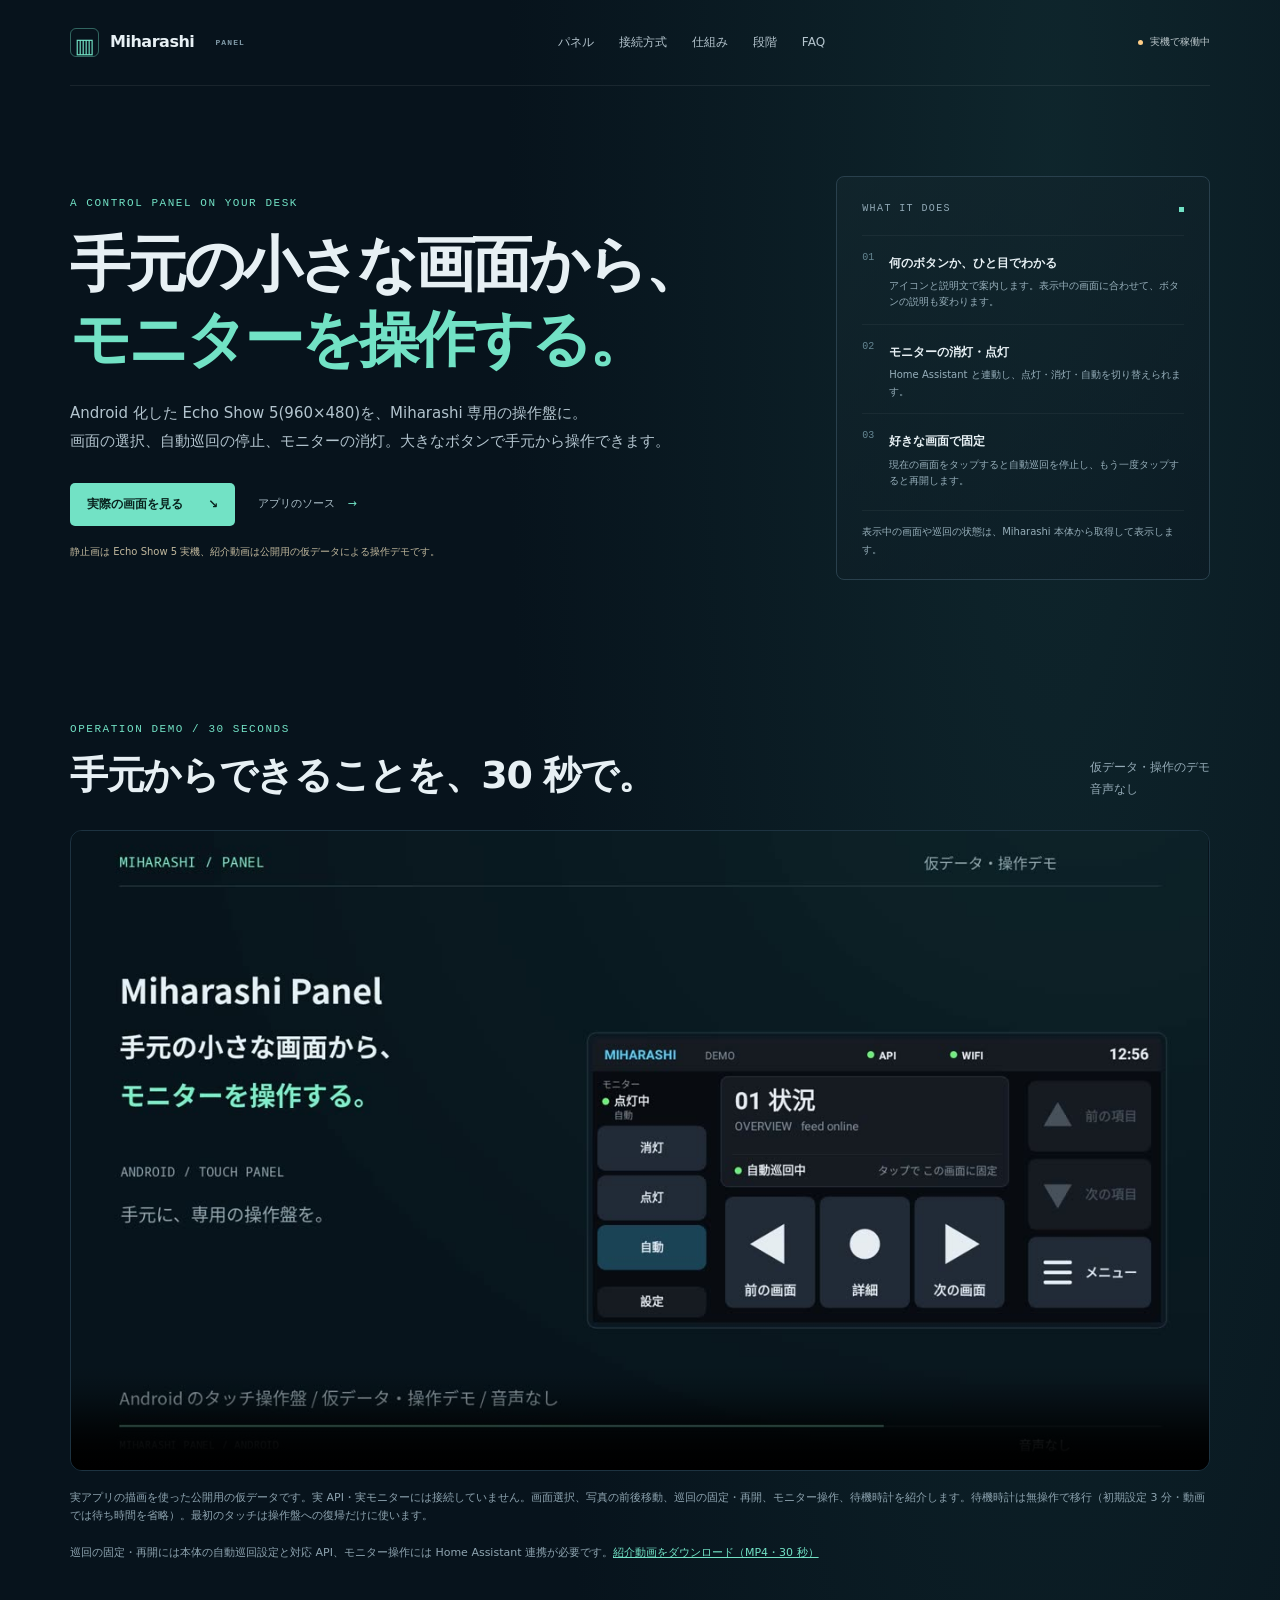
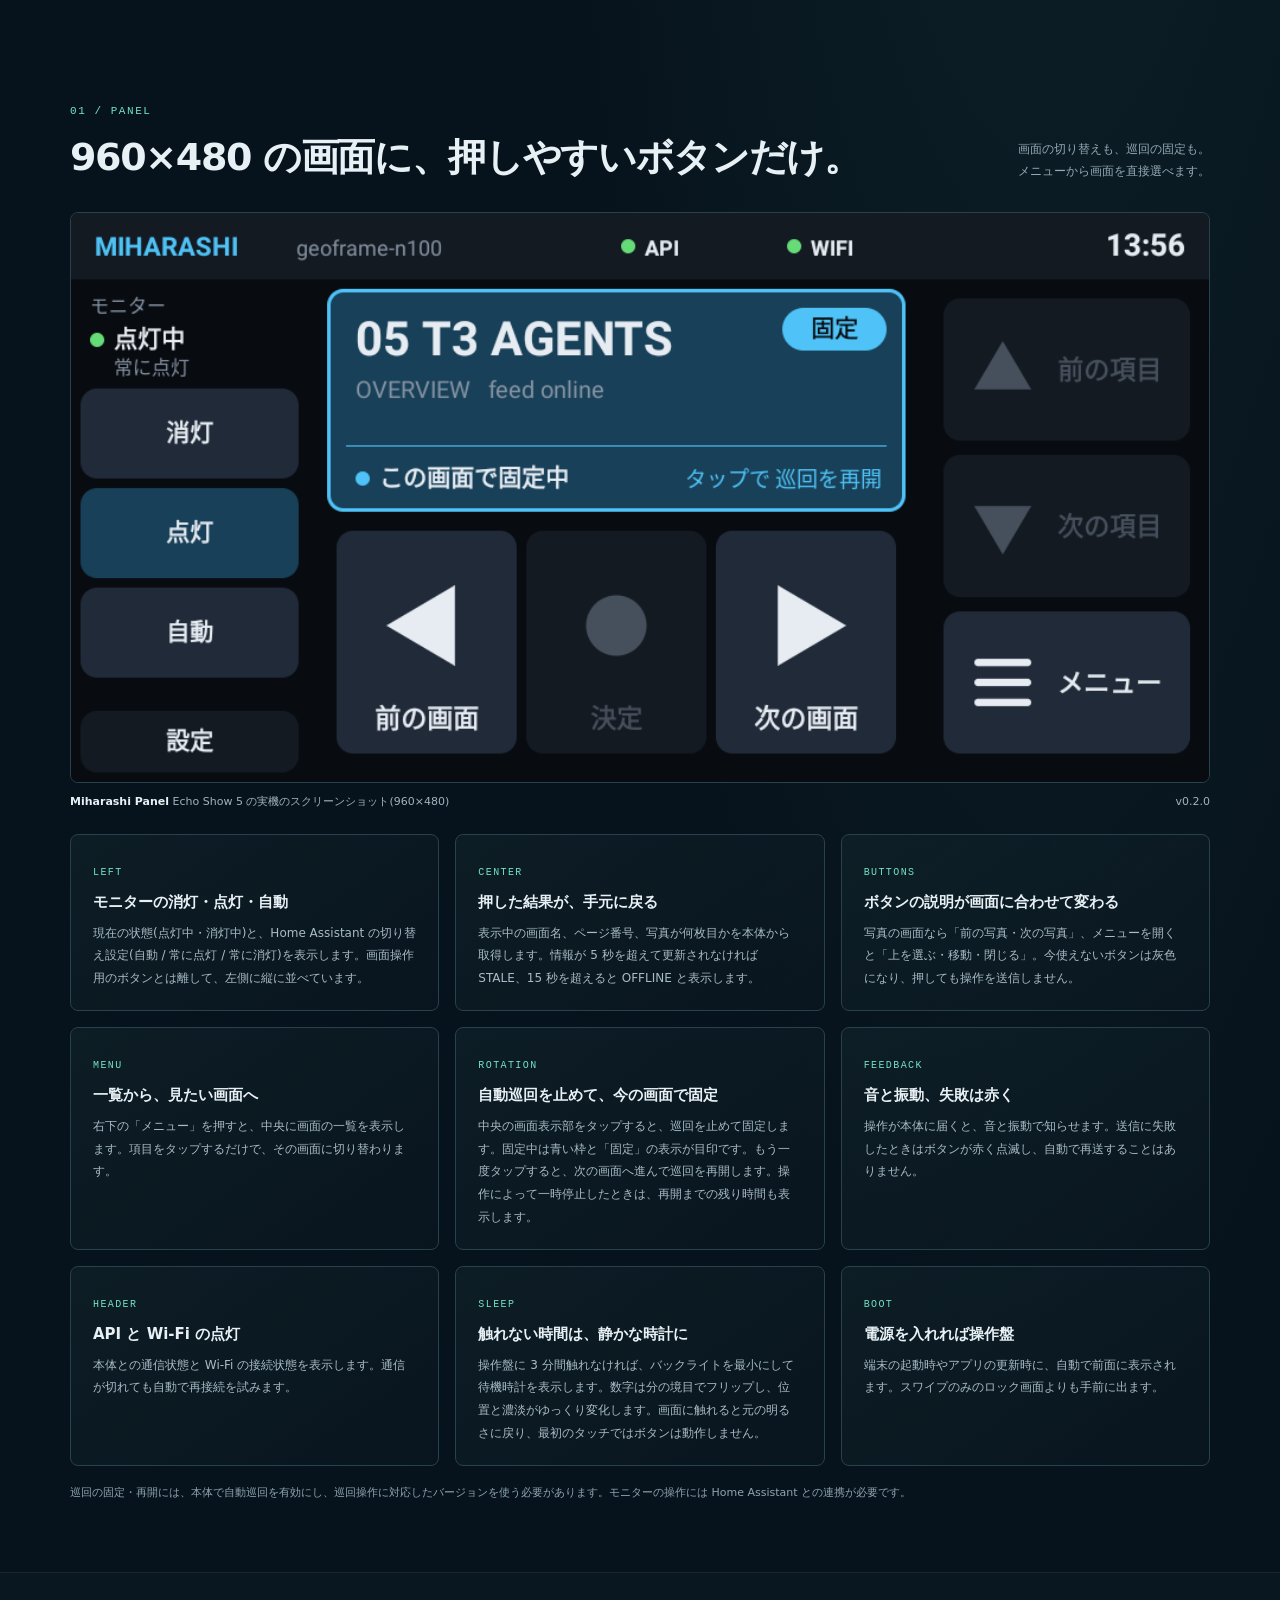
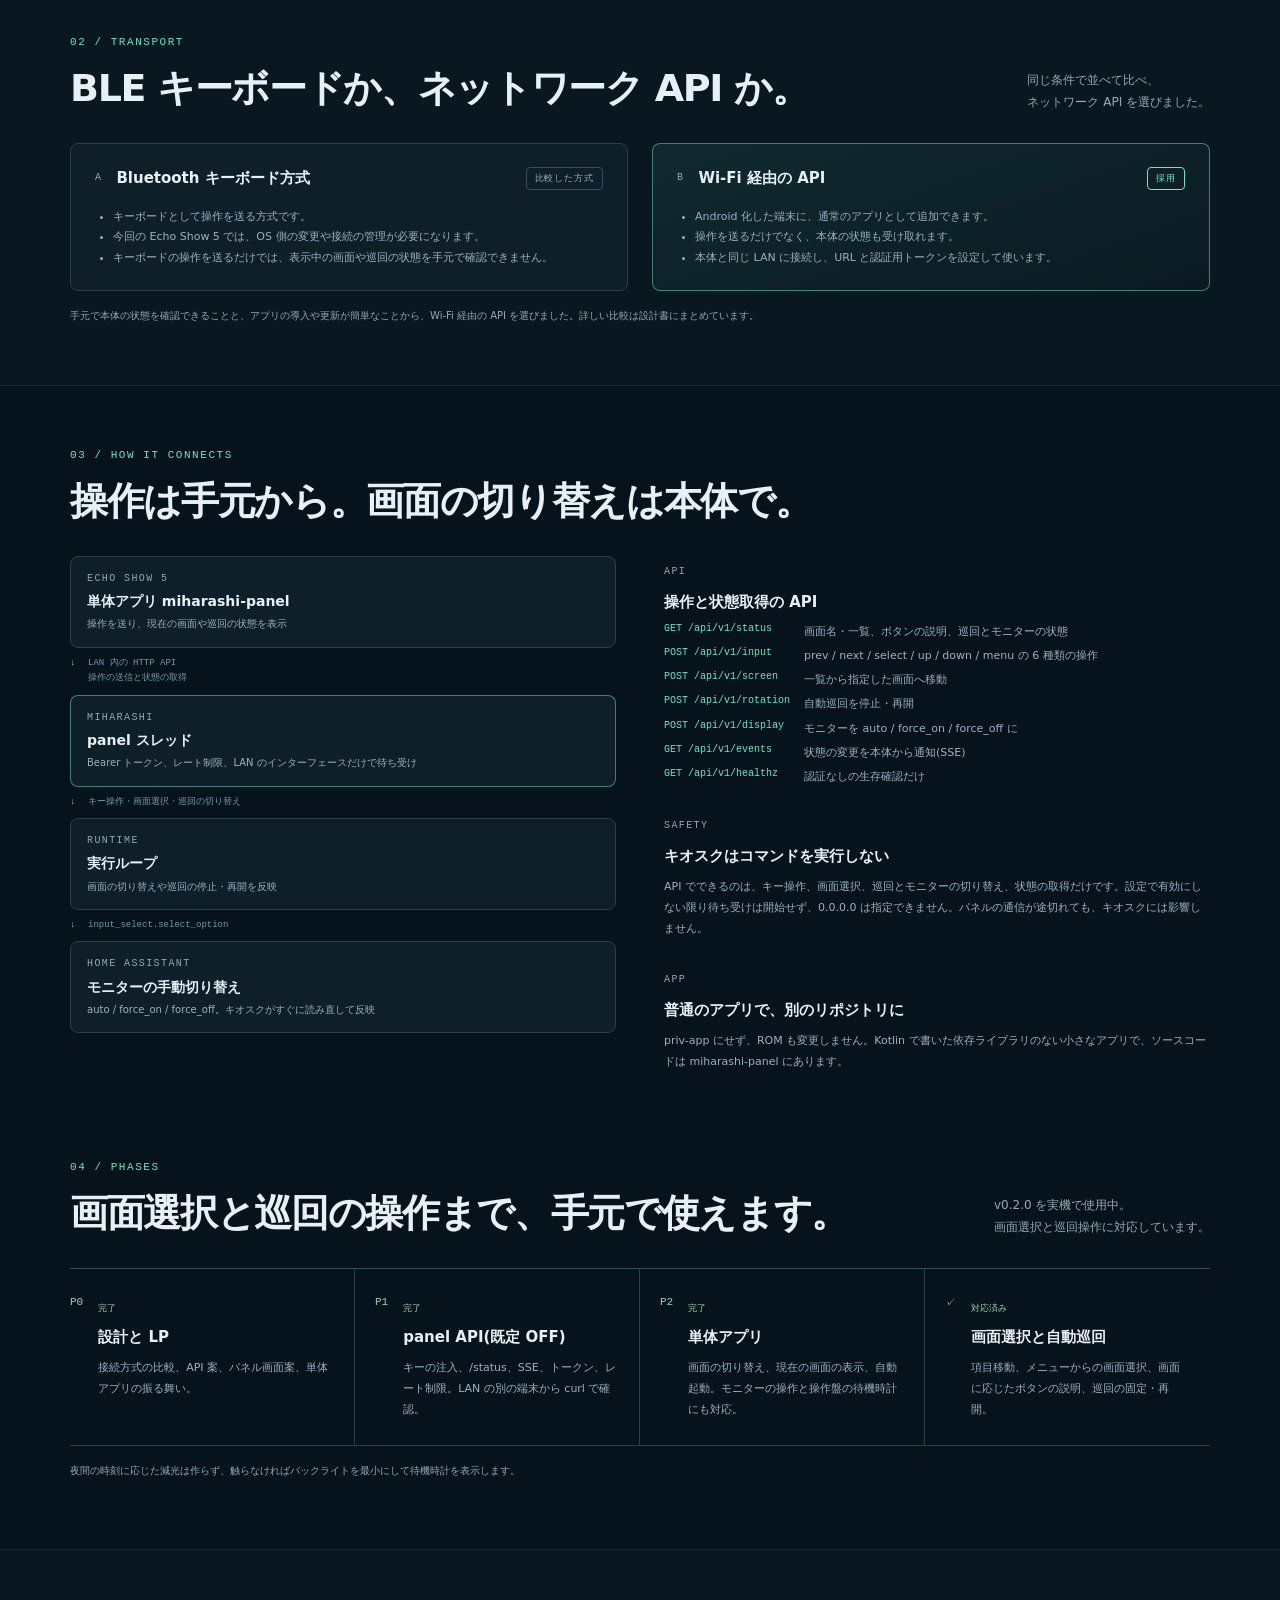
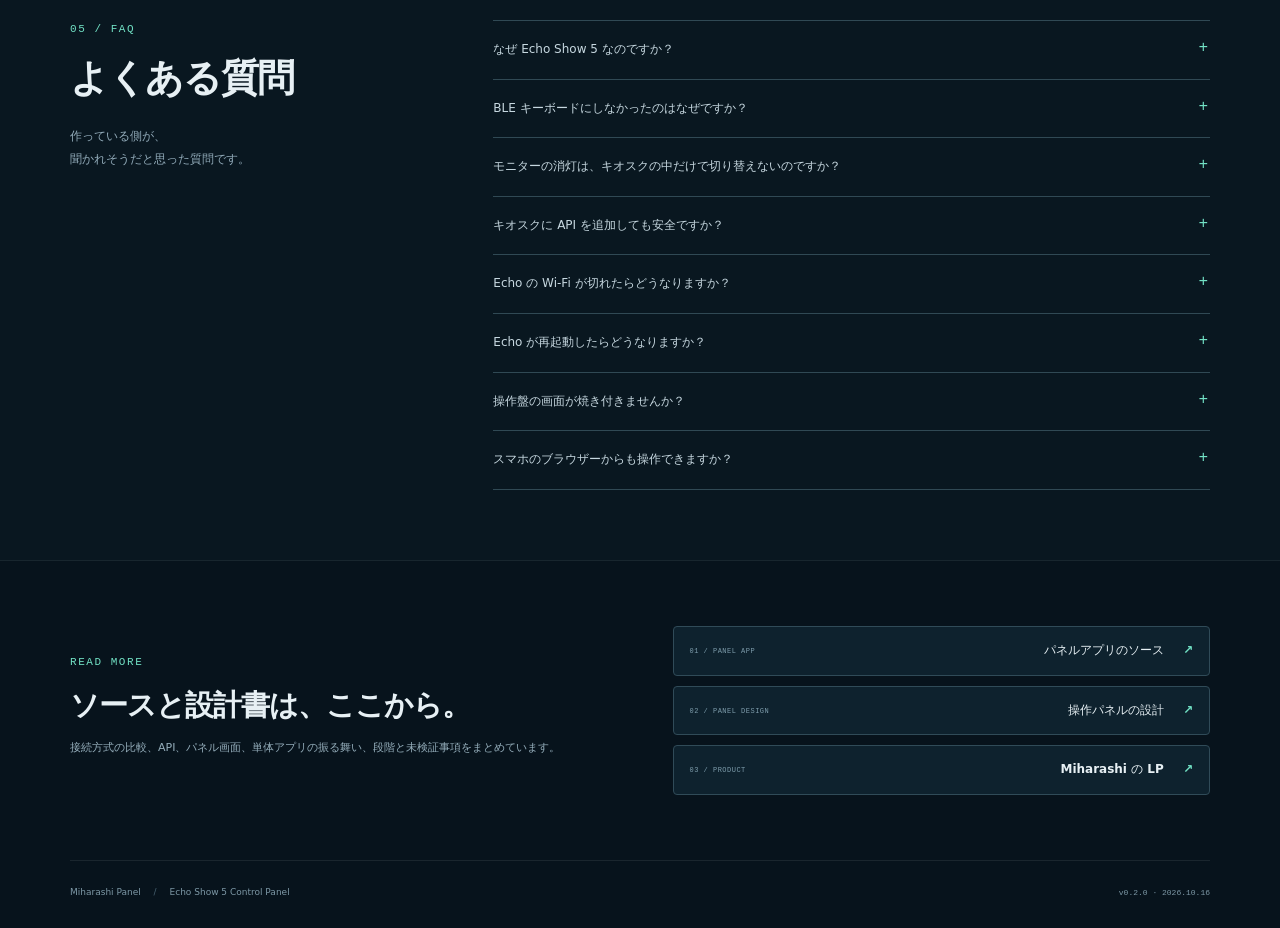
==== commit d2b83744: "feat: generate offline panel introduction videos and publish LP assets" ====
--- a/site/index.html
+++ b/site/index.html
@@ -25,7 +25,7 @@
         <h1 id="hero-title">手元の小さな画面から、<br><span>モニターを操作する。</span></h1>
         <p class="hero-lead">Android 化した Echo Show 5(960×480)を、Miharashi 専用の操作盤に。<br class="wide-only">画面の選択、自動巡回の停止、モニターの消灯。大きなボタンで手元から操作できます。</p>
         <div class="hero-actions"><a class="button primary" href="#preview">実際の画面を見る <span aria-hidden="true">↘</span></a><a class="text-link" href="https://github.com/ysogabe/miharashi-panel">アプリのソース <span aria-hidden="true">→</span></a></div>
-        <p class="hero-status">このページの画面は、Echo Show 5 実機のスクリーンショットです。</p>
+        <p class="hero-status">静止画は Echo Show 5 実機、紹介動画は公開用の仮データによる操作デモです。</p>
       </div>
       <aside class="hero-note" aria-label="パネルの特徴">
         <div class="note-heading"><span class="micro-label">WHAT IT DOES</span><span class="tiny-square" aria-hidden="true"></span></div>
@@ -34,6 +34,16 @@
         <div class="note-item"><span class="note-index">03</span><div><strong>好きな画面で固定</strong><p>現在の画面をタップすると自動巡回を停止し、もう一度タップすると再開します。</p></div></div>
         <p class="note-disclaimer">表示中の画面や巡回の状態は、Miharashi 本体から取得して表示します。</p>
       </aside>
+    </section>
+
+    <section class="shell section-block intro-video" aria-labelledby="video-title">
+      <div class="section-heading"><div><p class="eyebrow">Operation demo / 30 seconds</p><h2 id="video-title">手元からできることを、30 秒で。</h2></div><p class="section-aside">仮データ・操作のデモ<br>音声なし</p></div>
+      <video controls muted loop playsinline preload="metadata" poster="videos/miharashi-panel-30s-poster.jpg" width="1920" height="1080" aria-describedby="video-description">
+        <source src="videos/miharashi-panel-30s.mp4" type="video/mp4">
+        お使いのブラウザーでは動画を再生できません。<a href="videos/miharashi-panel-30s.mp4" download>紹介動画（MP4）をダウンロード</a>してください。
+      </video>
+      <p id="video-description" class="shot-note">実アプリの描画を使った公開用の仮データです。実 API・実モニターには接続していません。画面選択、写真の前後移動、巡回の固定・再開、モニター操作、待機時計を紹介します。待機時計は無操作で移行（初期設定 3 分・動画では待ち時間を省略）。最初のタッチは操作盤への復帰だけに使います。</p>
+      <p class="shot-note">巡回の固定・再開には本体の自動巡回設定と対応 API、モニター操作には Home Assistant 連携が必要です。<a href="videos/miharashi-panel-30s.mp4" download>紹介動画をダウンロード（MP4・30 秒）</a></p>
     </section>
 
     <section class="shell section-block" id="preview" aria-labelledby="preview-title">
@@ -50,7 +60,7 @@
         <article class="feature"><span class="micro-label">ROTATION</span><h3>自動巡回を止めて、今の画面で固定</h3><p>中央の画面表示部をタップすると、巡回を止めて固定します。固定中は青い枠と「固定」の表示が目印です。もう一度タップすると、次の画面へ進んで巡回を再開します。操作によって一時停止したときは、再開までの残り時間も表示します。</p></article>
         <article class="feature"><span class="micro-label">FEEDBACK</span><h3>音と振動、失敗は赤く</h3><p>操作が本体に届くと、音と振動で知らせます。送信に失敗したときはボタンが赤く点滅し、自動で再送することはありません。</p></article>
         <article class="feature"><span class="micro-label">HEADER</span><h3>API と Wi-Fi の点灯</h3><p>本体との通信状態と Wi-Fi の接続状態を表示します。通信が切れても自動で再接続を試みます。</p></article>
-        <article class="feature"><span class="micro-label">SLEEP</span><h3>触らなければ消灯</h3><p>操作盤に 3 分間触れなければ、画面を真っ黒にしてバックライトを最小にします。画面に触れると元の明るさに戻り、最初のタッチではボタンは動作しません。焼き付きや残像を防ぐための仕様です。</p></article>
+        <article class="feature"><span class="micro-label">SLEEP</span><h3>触れない時間は、静かな時計に</h3><p>操作盤に 3 分間触れなければ、バックライトを最小にして待機時計を表示します。数字は分の境目でフリップし、位置と濃淡がゆっくり変化します。画面に触れると元の明るさに戻り、最初のタッチではボタンは動作しません。</p></article>
         <article class="feature"><span class="micro-label">BOOT</span><h3>電源を入れれば操作盤</h3><p>端末の起動時やアプリの更新時に、自動で前面に表示されます。スワイプのみのロック画面よりも手前に出ます。</p></article>
       </div>
       <p class="shot-note">巡回の固定・再開には、本体で自動巡回を有効にし、巡回操作に対応したバージョンを使う必要があります。モニターの操作には Home Assistant との連携が必要です。</p>
@@ -99,10 +109,10 @@
       <ol class="roadmap panel-roadmap four">
         <li class="done"><span class="roadmap-step">P0</span><div><span class="roadmap-state">完了</span><h3>設計と LP</h3><p>接続方式の比較、API 案、パネル画面案、単体アプリの振る舞い。</p></div></li>
         <li class="done"><span class="roadmap-step">P1</span><div><span class="roadmap-state">完了</span><h3>panel API(既定 OFF)</h3><p>キーの注入、/status、SSE、トークン、レート制限。LAN の別の端末から curl で確認。</p></div></li>
-        <li class="done"><span class="roadmap-step">P2</span><div><span class="roadmap-state">完了</span><h3>単体アプリ</h3><p>画面の切り替え、現在の画面の表示、自動起動。モニターの操作と操作盤の自動消灯にも対応。</p></div></li>
+        <li class="done"><span class="roadmap-step">P2</span><div><span class="roadmap-state">完了</span><h3>単体アプリ</h3><p>画面の切り替え、現在の画面の表示、自動起動。モニターの操作と操作盤の待機時計にも対応。</p></div></li>
         <li class="done"><span class="roadmap-step">✓</span><div><span class="roadmap-state">対応済み</span><h3>画面選択と自動巡回</h3><p>項目移動、メニューからの画面選択、画面に応じたボタンの説明、巡回の固定・再開。</p></div></li>
       </ol>
-      <p class="scope-note">夜間の時刻に応じた減光は作らず、触らなければ操作盤を暗くする自動消灯で代替します。</p>
+      <p class="scope-note">夜間の時刻に応じた減光は作らず、触らなければバックライトを最小にして待機時計を表示します。</p>
     </section>
 
     <section class="faq-section" id="faq" aria-labelledby="faq-title"><div class="shell faq-grid"><div class="faq-intro"><p class="eyebrow">05 / FAQ</p><h2 id="faq-title">よくある質問</h2><p>作っている側が、<br>聞かれそうだと思った質問です。</p></div><div class="faq-list">
@@ -112,7 +122,7 @@
       <details><summary>キオスクに API を追加しても安全ですか？</summary><p>初期設定では無効で、有効にする場合も Bearer トークンと LAN 内の 1 つのインターフェースだけに制限されます。キー操作、画面選択、巡回とモニターの切り替え、状態の取得だけに用途を限定しており、任意のコマンドは実行しません。</p></details>
       <details><summary>Echo の Wi-Fi が切れたらどうなりますか？</summary><p>最後の更新から 5 秒を超えると STALE、15 秒を超えると OFFLINE と表示します。最後の状態を薄く残したまま、再接続を試み続けます。キオスク側の動作には影響しません。</p></details>
       <details><summary>Echo が再起動したらどうなりますか？</summary><p>端末の起動時に自動で前面に出て、/status を再取得します。再接続が完了すると、本体の現在の状態を表示します。</p></details>
-      <details><summary>操作盤の画面が焼き付きませんか？</summary><p>操作盤に 3 分間触れなければ画面を真っ黒にして、バックライトを最小にします。この時間は設定で変更でき、0 に設定すれば消灯しません。</p></details>
+      <details><summary>操作盤の画面が焼き付きませんか？</summary><p>操作盤に 3 分間触れなければバックライトを最小にして、位置と濃淡がゆっくり変化する待機時計を表示します。数字は分の境目でフリップします。この時間は設定で変更でき、0 に設定すれば待機時計を表示しません。最初のタッチは操作盤への復帰だけに使います。</p></details>
       <details><summary>スマホのブラウザーからも操作できますか？</summary><p>同じ API を利用するため、ブラウザー向けの小さな操作ページを作ることも可能です。現在は Echo 向けのアプリのみを提供しています。</p></details>
     </div></div></section>
 
--- a/site/panel.css
+++ b/site/panel.css
@@ -70,3 +70,15 @@
 @media(max-width:1000px){.panel-notes,.transport-grid,.how-grid{grid-template-columns:1fr}.panel-roadmap{grid-template-columns:repeat(2,1fr)}}
 @media(max-width:780px){.panel-shell{padding:12px}.panel-device{aspect-ratio:auto;min-height:420px}.panel-body{grid-template-columns:1fr}.panel-rail{flex-direction:row;flex-wrap:wrap;align-items:center;border-right:0;border-bottom:1px solid #1d2e3a}.panel-rail ol{flex:1;flex-direction:row}.panel-rail .rail-spacer{display:none}.panel-rail .rail-back{width:auto}.panel-now strong{font-size:18px}.side-keys{flex-direction:row;padding:0 12px 12px}.big-keys kbd{font-size:26px}.panel-clock .panel-settings{display:none}.panel-caption{flex-direction:column;align-items:flex-start}}
 @media(max-width:520px){.panel-roadmap{grid-template-columns:1fr}.panel-roadmap>li{border-right:0;border-bottom:1px solid #29404d;padding-left:0}.panel-dots{display:none}}
+
+/* The movie contains the native 2:1 panel inside a 16:9 editorial frame. */
+.intro-video video {
+  display: block;
+  width: 100%;
+  height: auto;
+  aspect-ratio: 16 / 9;
+  background: #07131c;
+  border: 1px solid #1d3341;
+  border-radius: 12px;
+}
+.intro-video .shot-note a { color: #72e2c5; overflow-wrap: anywhere; }
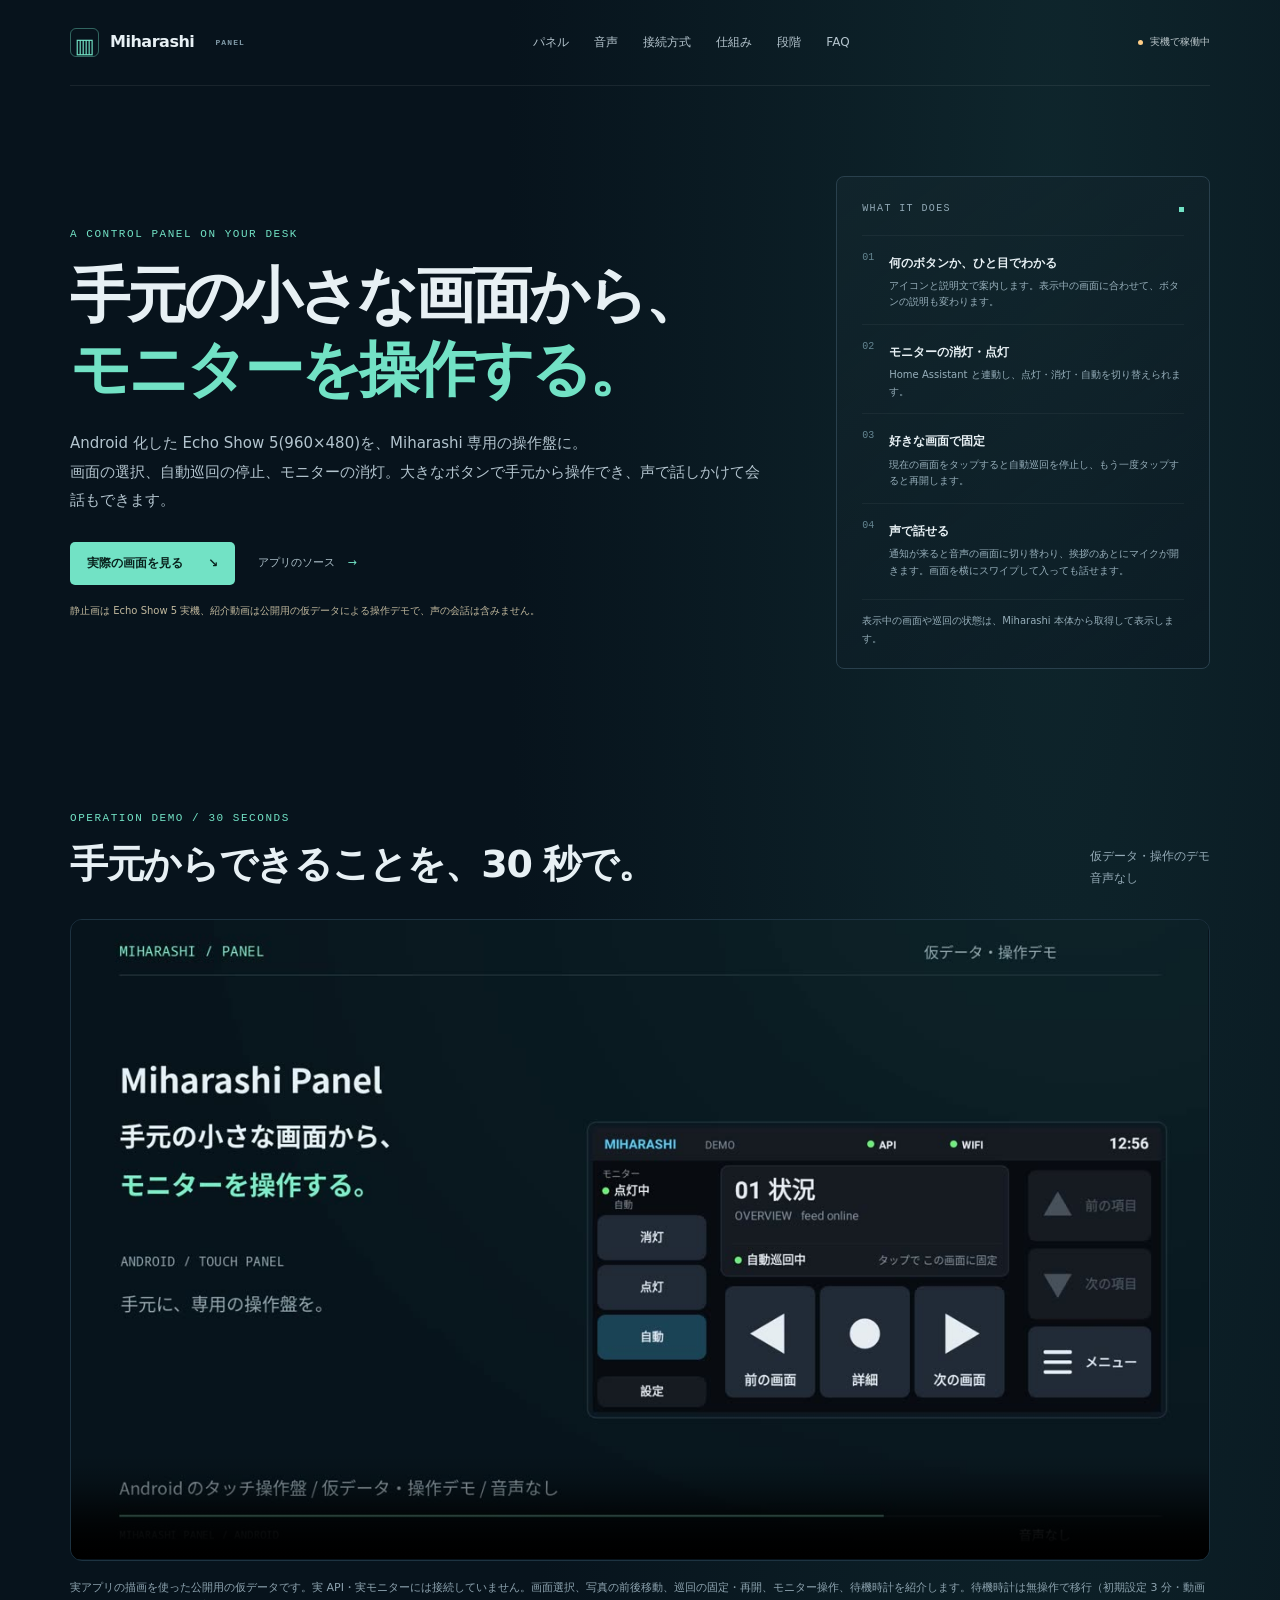
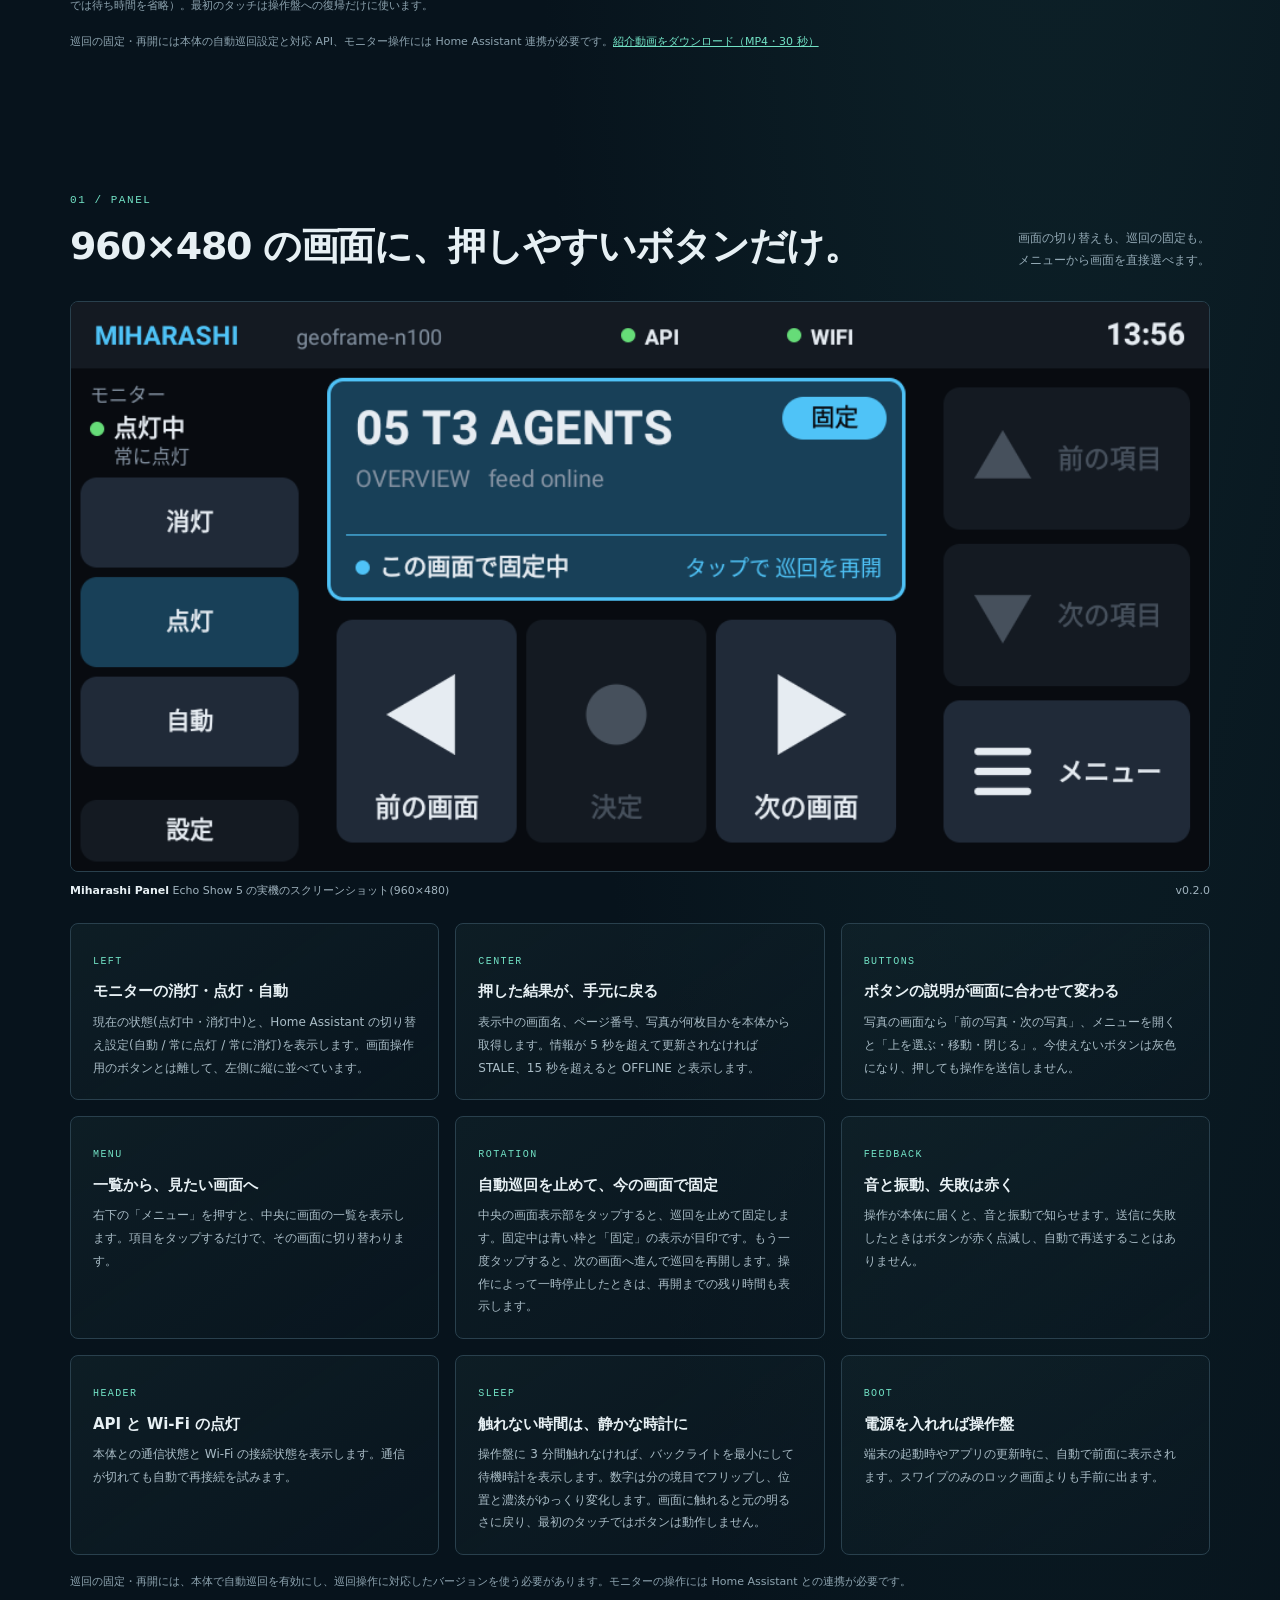
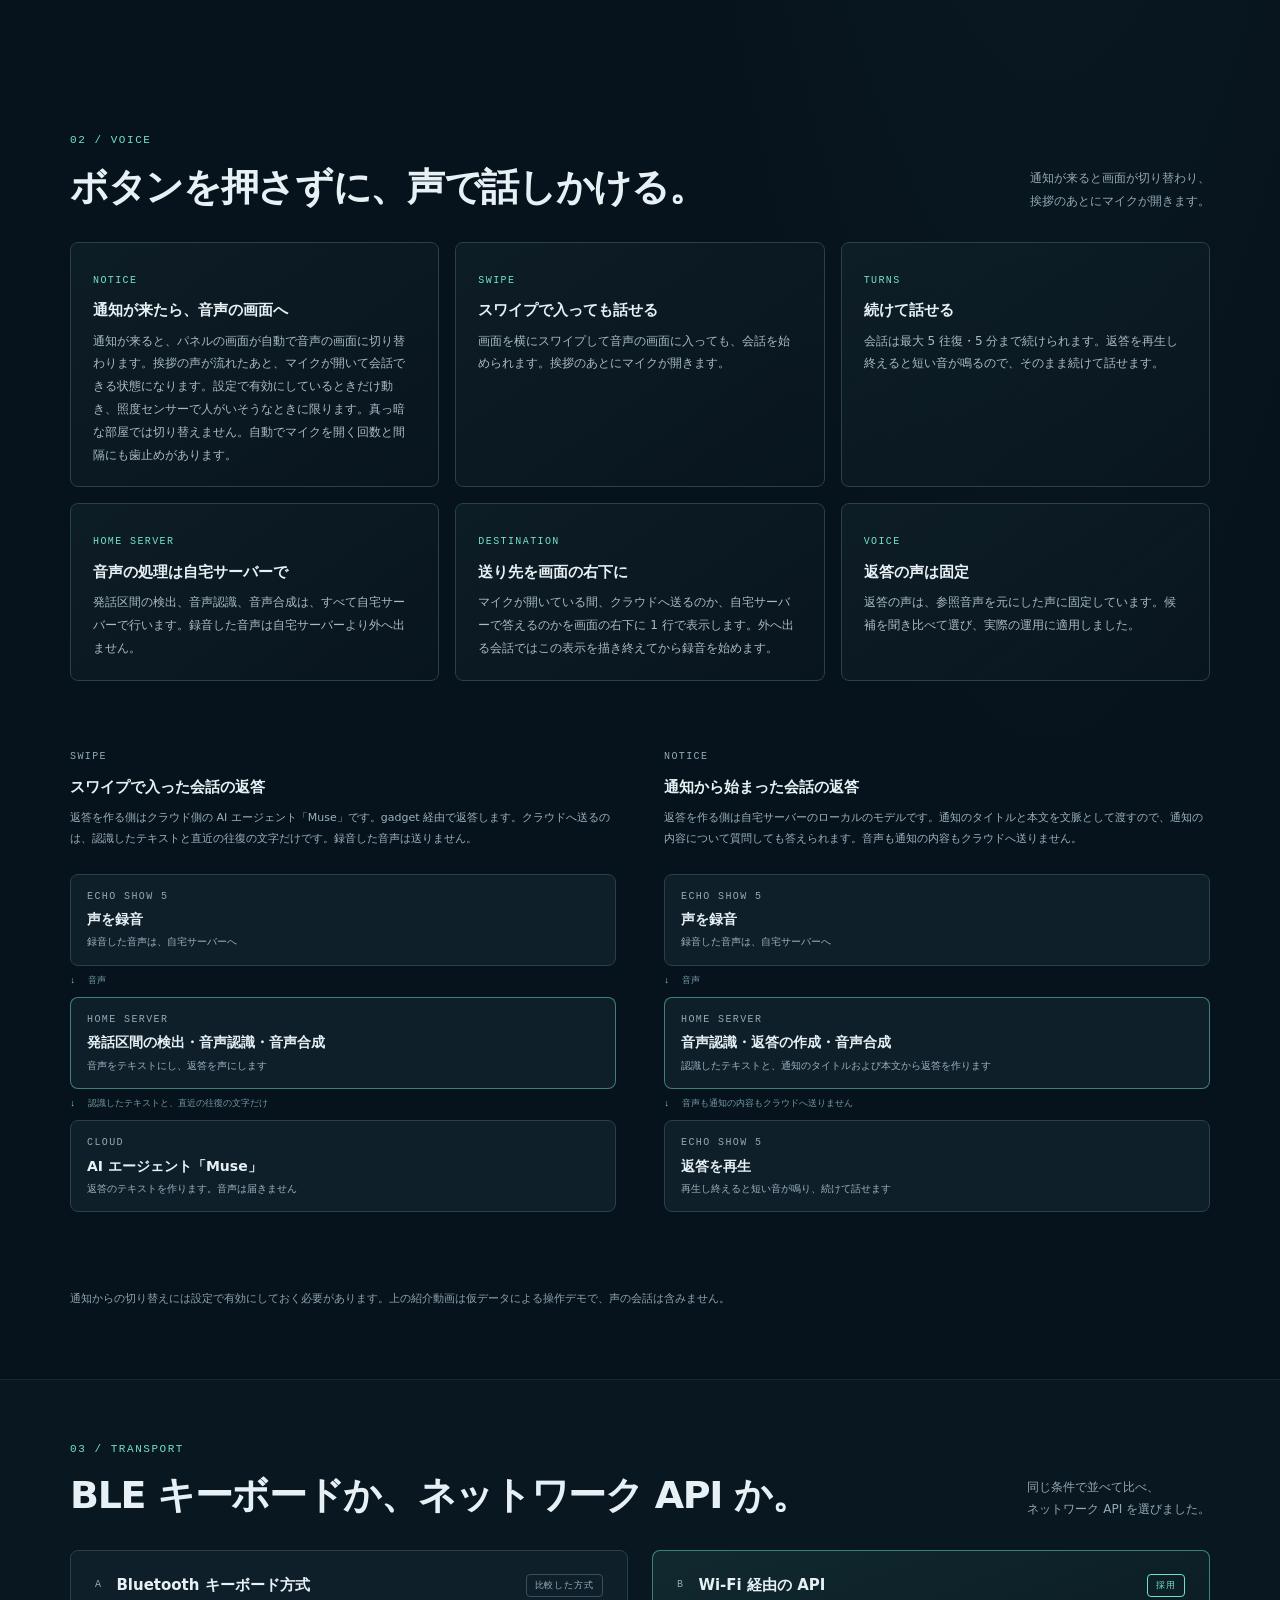
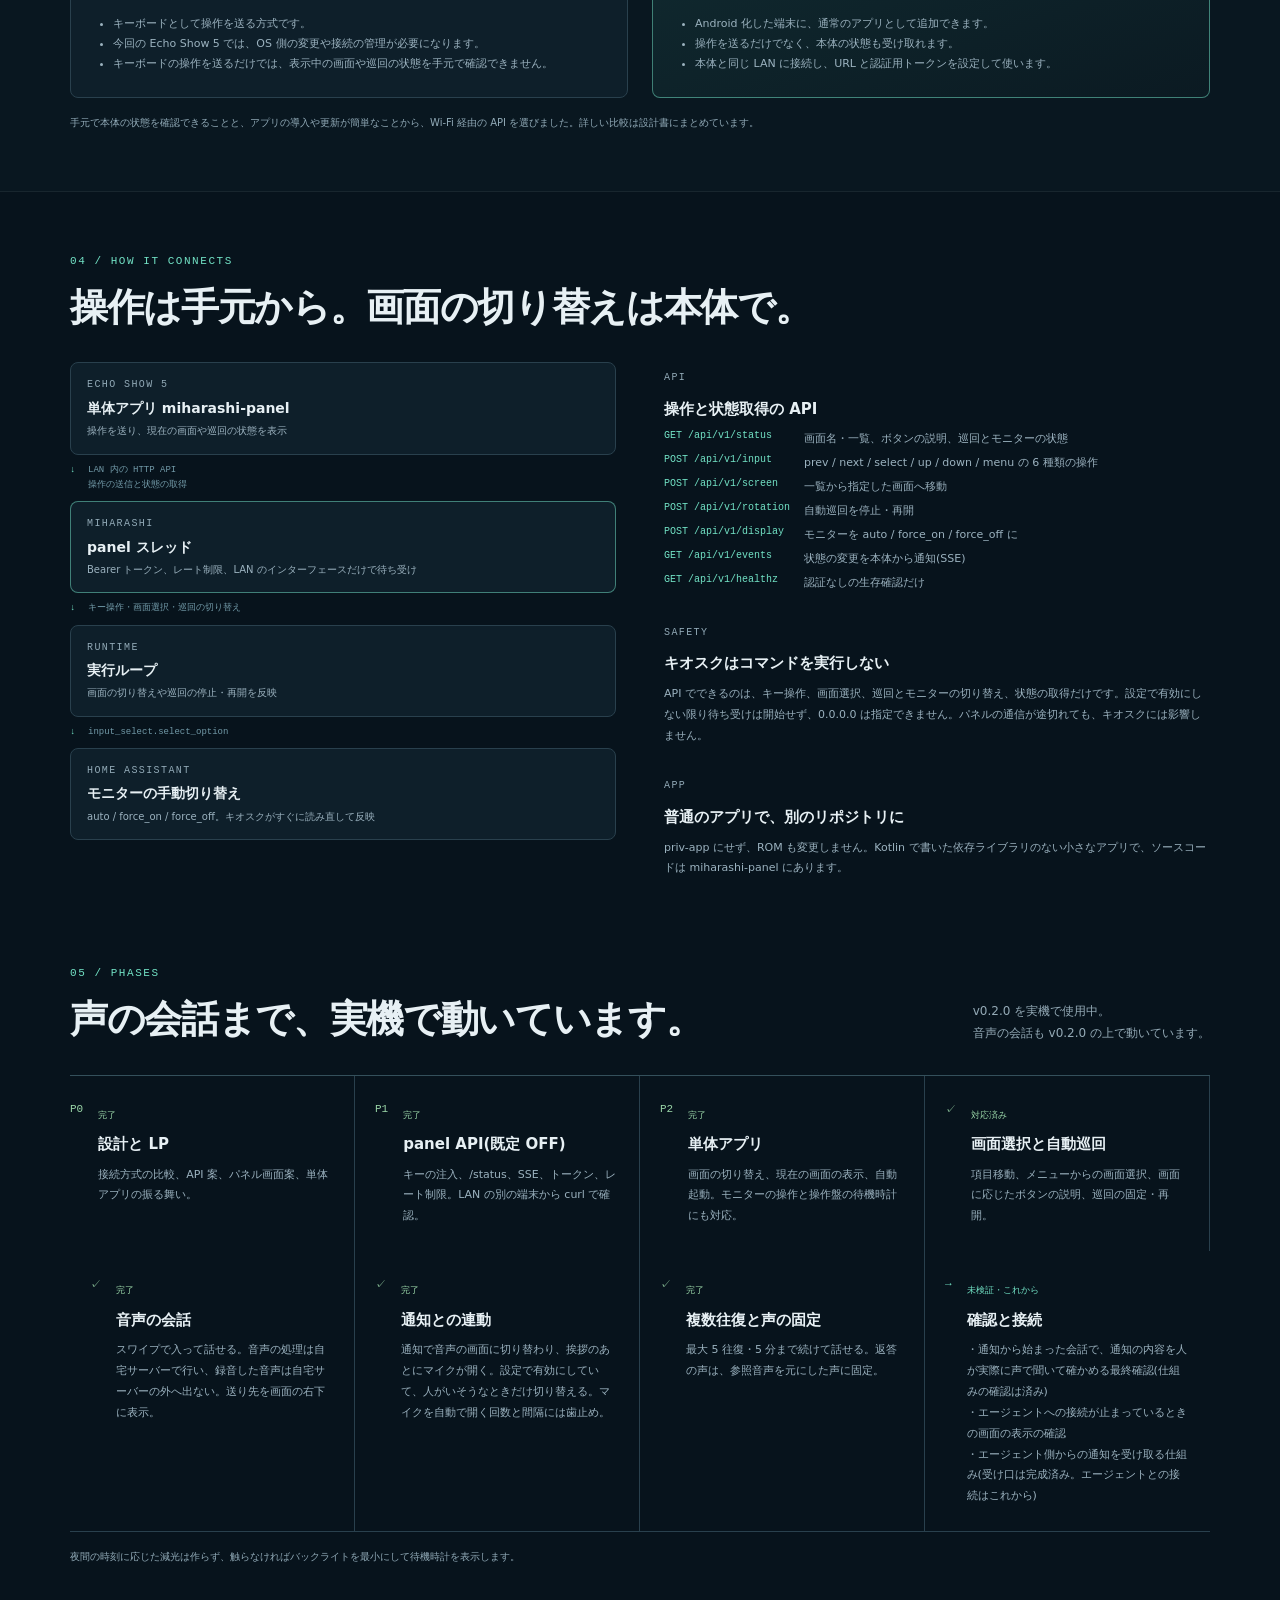
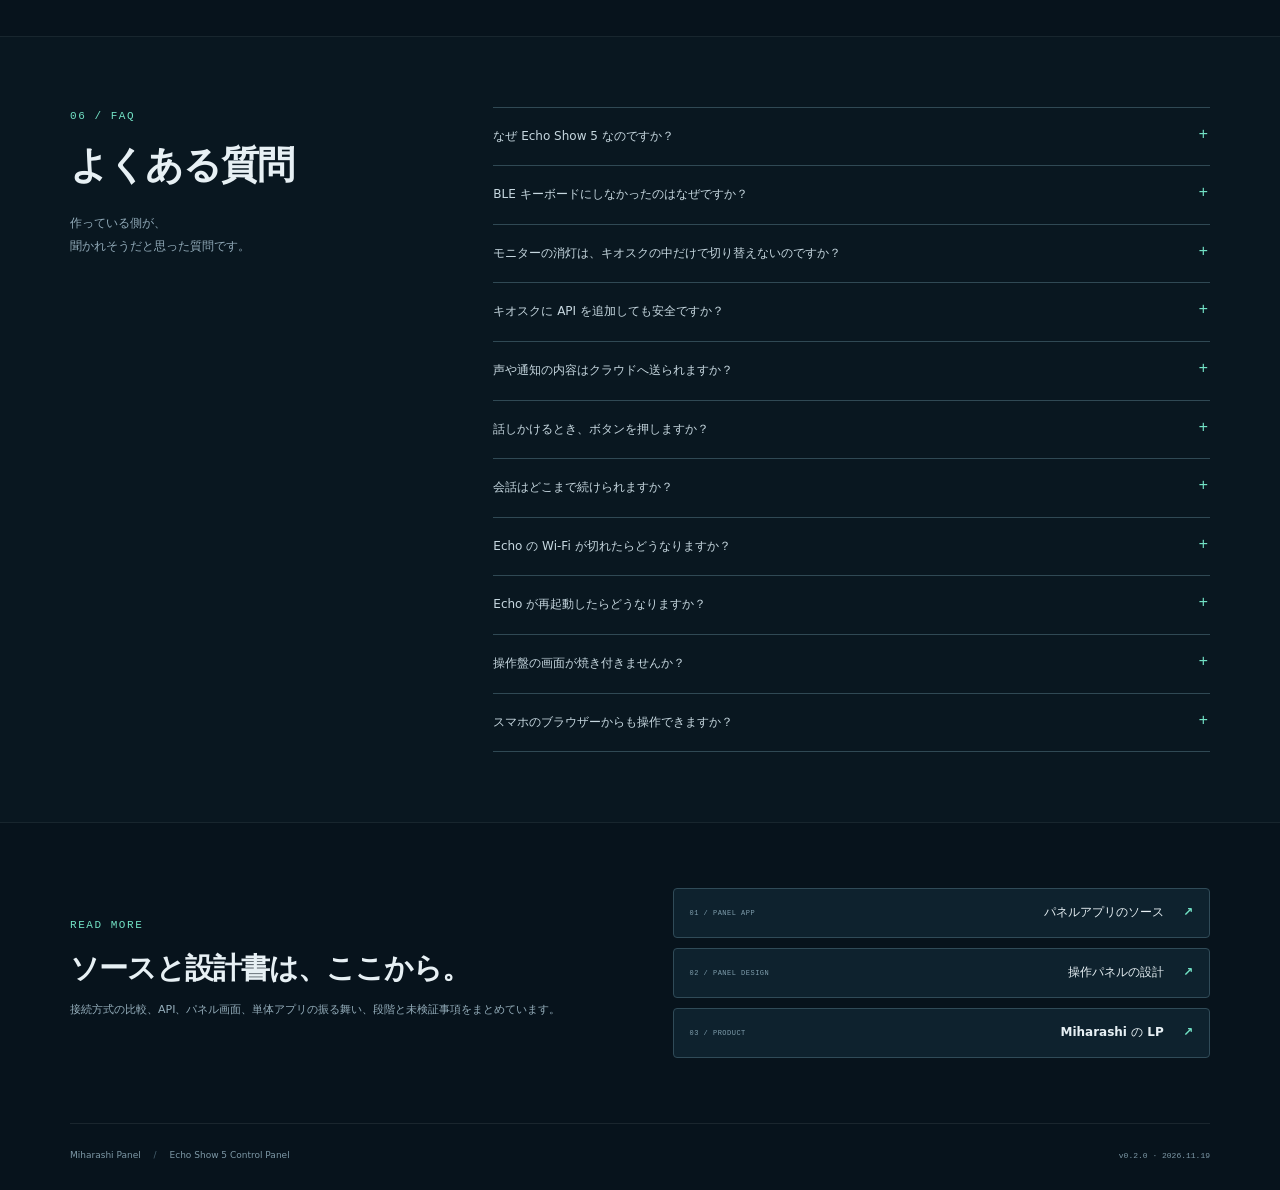
==== commit 6e7dce65: "docs(lp): 音声の会話と通知との連動を LP に反映し、段階と FAQ を今の状態にする - 音声の節(02 / Voice)を追加。通知での切り替え、スワイプからの会話、複数往復、   自宅" ====
--- a/site/index.html
+++ b/site/index.html
@@ -4,7 +4,7 @@
   <meta charset="utf-8">
   <meta name="viewport" content="width=device-width, initial-scale=1">
   <meta name="theme-color" content="#07131c">
-  <meta name="description" content="Miharashi Panel。Android 化した Echo Show 5 で動く Miharashi 専用の操作盤アプリ。画面の切り替え、メニューからの画面選択、自動巡回の固定・再開、モニターの消灯・点灯を手元で操作できます。">
+  <meta name="description" content="Miharashi Panel。Android 化した Echo Show 5 で動く Miharashi 専用の操作盤アプリ。画面の切り替え、メニューからの画面選択、自動巡回の固定・再開、モニターの消灯・点灯を手元で操作できます。声で話しかけて、会話もできます。">
   <title>Miharashi Panel — 手元の小さな画面から、モニターを操作する。</title>
   <link rel="stylesheet" href="styles.css">
   <link rel="stylesheet" href="shots.css">
@@ -14,7 +14,7 @@
   <a class="skip-link" href="#preview">パネルの画面へ移動</a>
   <header class="shell topbar">
     <a class="brand" href="https://ysogabe.github.io/miharashi/" aria-label="Miharashi トップへ"><span class="brand-symbol" aria-hidden="true">▥</span>Miharashi<span class="brand-sub">PANEL</span></a>
-    <nav aria-label="ページ内ナビゲーション"><a href="#preview">パネル</a><a href="#transport">接続方式</a><a href="#how">仕組み</a><a href="#phases">段階</a><a href="#faq">FAQ</a></nav>
+    <nav aria-label="ページ内ナビゲーション"><a href="#preview">パネル</a><a href="#voice">音声</a><a href="#transport">接続方式</a><a href="#how">仕組み</a><a href="#phases">段階</a><a href="#faq">FAQ</a></nav>
     <span class="stage-label"><span aria-hidden="true"></span>実機で稼働中</span>
   </header>
 
@@ -23,15 +23,16 @@
       <div class="hero-copy">
         <p class="eyebrow">A control panel on your desk</p>
         <h1 id="hero-title">手元の小さな画面から、<br><span>モニターを操作する。</span></h1>
-        <p class="hero-lead">Android 化した Echo Show 5(960×480)を、Miharashi 専用の操作盤に。<br class="wide-only">画面の選択、自動巡回の停止、モニターの消灯。大きなボタンで手元から操作できます。</p>
+        <p class="hero-lead">Android 化した Echo Show 5(960×480)を、Miharashi 専用の操作盤に。<br class="wide-only">画面の選択、自動巡回の停止、モニターの消灯。大きなボタンで手元から操作でき、声で話しかけて会話もできます。</p>
         <div class="hero-actions"><a class="button primary" href="#preview">実際の画面を見る <span aria-hidden="true">↘</span></a><a class="text-link" href="https://github.com/ysogabe/miharashi-panel">アプリのソース <span aria-hidden="true">→</span></a></div>
-        <p class="hero-status">静止画は Echo Show 5 実機、紹介動画は公開用の仮データによる操作デモです。</p>
+        <p class="hero-status">静止画は Echo Show 5 実機、紹介動画は公開用の仮データによる操作デモで、声の会話は含みません。</p>
       </div>
       <aside class="hero-note" aria-label="パネルの特徴">
         <div class="note-heading"><span class="micro-label">WHAT IT DOES</span><span class="tiny-square" aria-hidden="true"></span></div>
         <div class="note-item"><span class="note-index">01</span><div><strong>何のボタンか、ひと目でわかる</strong><p>アイコンと説明文で案内します。表示中の画面に合わせて、ボタンの説明も変わります。</p></div></div>
         <div class="note-item"><span class="note-index">02</span><div><strong>モニターの消灯・点灯</strong><p>Home Assistant と連動し、点灯・消灯・自動を切り替えられます。</p></div></div>
         <div class="note-item"><span class="note-index">03</span><div><strong>好きな画面で固定</strong><p>現在の画面をタップすると自動巡回を停止し、もう一度タップすると再開します。</p></div></div>
+        <div class="note-item"><span class="note-index">04</span><div><strong>声で話せる</strong><p>通知が来ると音声の画面に切り替わり、挨拶のあとにマイクが開きます。画面を横にスワイプして入っても話せます。</p></div></div>
         <p class="note-disclaimer">表示中の画面や巡回の状態は、Miharashi 本体から取得して表示します。</p>
       </aside>
     </section>
@@ -66,9 +67,46 @@
       <p class="shot-note">巡回の固定・再開には、本体で自動巡回を有効にし、巡回操作に対応したバージョンを使う必要があります。モニターの操作には Home Assistant との連携が必要です。</p>
     </section>
 
+    <section class="shell section-block" id="voice" aria-labelledby="voice-title">
+      <div class="section-heading"><div><p class="eyebrow">02 / Voice</p><h2 id="voice-title">ボタンを押さずに、<br class="mobile-only">声で話しかける。</h2></div><p class="section-aside">通知が来ると画面が切り替わり、<br>挨拶のあとにマイクが開きます。</p></div>
+      <div class="feature-grid">
+        <article class="feature"><span class="micro-label">NOTICE</span><h3>通知が来たら、音声の画面へ</h3><p>通知が来ると、パネルの画面が自動で音声の画面に切り替わります。挨拶の声が流れたあと、マイクが開いて会話できる状態になります。設定で有効にしているときだけ動き、照度センサーで人がいそうなときに限ります。真っ暗な部屋では切り替えません。自動でマイクを開く回数と間隔にも歯止めがあります。</p></article>
+        <article class="feature"><span class="micro-label">SWIPE</span><h3>スワイプで入っても話せる</h3><p>画面を横にスワイプして音声の画面に入っても、会話を始められます。挨拶のあとにマイクが開きます。</p></article>
+        <article class="feature"><span class="micro-label">TURNS</span><h3>続けて話せる</h3><p>会話は最大 5 往復・5 分まで続けられます。返答を再生し終えると短い音が鳴るので、そのまま続けて話せます。</p></article>
+        <article class="feature"><span class="micro-label">HOME SERVER</span><h3>音声の処理は自宅サーバーで</h3><p>発話区間の検出、音声認識、音声合成は、すべて自宅サーバーで行います。録音した音声は自宅サーバーより外へ出ません。</p></article>
+        <article class="feature"><span class="micro-label">DESTINATION</span><h3>送り先を画面の右下に</h3><p>マイクが開いている間、クラウドへ送るのか、自宅サーバーで答えるのかを画面の右下に 1 行で表示します。外へ出る会話ではこの表示を描き終えてから録音を始めます。</p></article>
+        <article class="feature"><span class="micro-label">VOICE</span><h3>返答の声は固定</h3><p>返答の声は、参照音声を元にした声に固定しています。候補を聞き比べて選び、実際の運用に適用しました。</p></article>
+      </div>
+      <div class="how-section">
+      <div class="how-grid">
+        <div class="how-copy">
+          <article><span class="micro-label">SWIPE</span><h3>スワイプで入った会話の返答</h3><p>返答を作る側はクラウド側の AI エージェント「Muse」です。gadget 経由で返答します。クラウドへ送るのは、認識したテキストと直近の往復の文字だけです。録音した音声は送りません。</p></article>
+          <div class="how-flow" aria-label="スワイプで入った会話の流れ">
+            <div class="how-node"><span class="micro-label">ECHO SHOW 5</span><strong>声を録音</strong><span>録音した音声は、自宅サーバーへ</span></div>
+            <div class="how-arrow" aria-hidden="true">音声</div>
+            <div class="how-node accent"><span class="micro-label">HOME SERVER</span><strong>発話区間の検出・音声認識・音声合成</strong><span>音声をテキストにし、返答を声にします</span></div>
+            <div class="how-arrow" aria-hidden="true">認識したテキストと、直近の往復の文字だけ</div>
+            <div class="how-node"><span class="micro-label">CLOUD</span><strong>AI エージェント「Muse」</strong><span>返答のテキストを作ります。音声は届きません</span></div>
+          </div>
+        </div>
+        <div class="how-copy">
+          <article><span class="micro-label">NOTICE</span><h3>通知から始まった会話の返答</h3><p>返答を作る側は自宅サーバーのローカルのモデルです。通知のタイトルと本文を文脈として渡すので、通知の内容について質問しても答えられます。音声も通知の内容もクラウドへ送りません。</p></article>
+          <div class="how-flow" aria-label="通知から始まった会話の流れ">
+            <div class="how-node"><span class="micro-label">ECHO SHOW 5</span><strong>声を録音</strong><span>録音した音声は、自宅サーバーへ</span></div>
+            <div class="how-arrow" aria-hidden="true">音声</div>
+            <div class="how-node accent"><span class="micro-label">HOME SERVER</span><strong>音声認識・返答の作成・音声合成</strong><span>認識したテキストと、通知のタイトルおよび本文から返答を作ります</span></div>
+            <div class="how-arrow" aria-hidden="true">音声も通知の内容もクラウドへ送りません</div>
+            <div class="how-node"><span class="micro-label">ECHO SHOW 5</span><strong>返答を再生</strong><span>再生し終えると短い音が鳴り、続けて話せます</span></div>
+          </div>
+        </div>
+      </div>
+      </div>
+      <p class="shot-note">通知からの切り替えには設定で有効にしておく必要があります。上の紹介動画は仮データによる操作デモで、声の会話は含みません。</p>
+    </section>
+
     <section class="operation-section transport-section" id="transport" aria-labelledby="transport-title">
       <div class="shell">
-        <div class="section-heading"><div><p class="eyebrow">02 / Transport</p><h2 id="transport-title">BLE キーボードか、<br class="mobile-only">ネットワーク API か。</h2></div><p class="section-aside">同じ条件で並べて比べ、<br>ネットワーク API を選びました。</p></div>
+        <div class="section-heading"><div><p class="eyebrow">03 / Transport</p><h2 id="transport-title">BLE キーボードか、<br class="mobile-only">ネットワーク API か。</h2></div><p class="section-aside">同じ条件で並べて比べ、<br>ネットワーク API を選びました。</p></div>
         <div class="transport-grid">
           <article class="transport-card">
             <div class="transport-head"><span class="micro-label">A</span><h3>Bluetooth キーボード方式</h3><span class="transport-tag">比較した方式</span></div>
@@ -85,7 +123,7 @@
 
 
     <section class="shell how-section" id="how" aria-labelledby="how-title">
-      <div class="section-heading"><div><p class="eyebrow">03 / How it connects</p><h2 id="how-title">操作は手元から。<br class="mobile-only">画面の切り替えは本体で。</h2></div></div>
+      <div class="section-heading"><div><p class="eyebrow">04 / How it connects</p><h2 id="how-title">操作は手元から。<br class="mobile-only">画面の切り替えは本体で。</h2></div></div>
       <div class="how-grid">
         <div class="how-flow" aria-label="接続の流れ">
           <div class="how-node"><span class="micro-label">ECHO SHOW 5</span><strong>単体アプリ miharashi-panel</strong><span>操作を送り、現在の画面や巡回の状態を表示</span></div>
@@ -105,21 +143,28 @@
     </section>
 
     <section class="shell scope-section" id="phases" aria-labelledby="phases-title">
-      <div class="section-heading"><div><p class="eyebrow">04 / Phases</p><h2 id="phases-title">画面選択と巡回の操作まで、<br class="mobile-only">手元で使えます。</h2></div><p class="section-aside">v0.2.0 を実機で使用中。<br>画面選択と巡回操作に対応しています。</p></div>
+      <div class="section-heading"><div><p class="eyebrow">05 / Phases</p><h2 id="phases-title">声の会話まで、<br class="mobile-only">実機で動いています。</h2></div><p class="section-aside">v0.2.0 を実機で使用中。<br>音声の会話も v0.2.0 の上で動いています。</p></div>
       <ol class="roadmap panel-roadmap four">
         <li class="done"><span class="roadmap-step">P0</span><div><span class="roadmap-state">完了</span><h3>設計と LP</h3><p>接続方式の比較、API 案、パネル画面案、単体アプリの振る舞い。</p></div></li>
         <li class="done"><span class="roadmap-step">P1</span><div><span class="roadmap-state">完了</span><h3>panel API(既定 OFF)</h3><p>キーの注入、/status、SSE、トークン、レート制限。LAN の別の端末から curl で確認。</p></div></li>
         <li class="done"><span class="roadmap-step">P2</span><div><span class="roadmap-state">完了</span><h3>単体アプリ</h3><p>画面の切り替え、現在の画面の表示、自動起動。モニターの操作と操作盤の待機時計にも対応。</p></div></li>
         <li class="done"><span class="roadmap-step">✓</span><div><span class="roadmap-state">対応済み</span><h3>画面選択と自動巡回</h3><p>項目移動、メニューからの画面選択、画面に応じたボタンの説明、巡回の固定・再開。</p></div></li>
+        <li class="done"><span class="roadmap-step">✓</span><div><span class="roadmap-state">完了</span><h3>音声の会話</h3><p>スワイプで入って話せる。音声の処理は自宅サーバーで行い、録音した音声は自宅サーバーの外へ出ない。送り先を画面の右下に表示。</p></div></li>
+        <li class="done"><span class="roadmap-step">✓</span><div><span class="roadmap-state">完了</span><h3>通知との連動</h3><p>通知で音声の画面に切り替わり、挨拶のあとにマイクが開く。設定で有効にしていて、人がいそうなときだけ切り替える。マイクを自動で開く回数と間隔には歯止め。</p></div></li>
+        <li class="done"><span class="roadmap-step">✓</span><div><span class="roadmap-state">完了</span><h3>複数往復と声の固定</h3><p>最大 5 往復・5 分まで続けて話せる。返答の声は、参照音声を元にした声に固定。</p></div></li>
+        <li class="current"><span class="roadmap-step">→</span><div><span class="roadmap-state">未検証・これから</span><h3>確認と接続</h3><p>・通知から始まった会話で、通知の内容を人が実際に声で聞いて確かめる最終確認(仕組みの確認は済み)<br>・エージェントへの接続が止まっているときの画面の表示の確認<br>・エージェント側からの通知を受け取る仕組み(受け口は完成済み。エージェントとの接続はこれから)</p></div></li>
       </ol>
       <p class="scope-note">夜間の時刻に応じた減光は作らず、触らなければバックライトを最小にして待機時計を表示します。</p>
     </section>
 
-    <section class="faq-section" id="faq" aria-labelledby="faq-title"><div class="shell faq-grid"><div class="faq-intro"><p class="eyebrow">05 / FAQ</p><h2 id="faq-title">よくある質問</h2><p>作っている側が、<br>聞かれそうだと思った質問です。</p></div><div class="faq-list">
+    <section class="faq-section" id="faq" aria-labelledby="faq-title"><div class="shell faq-grid"><div class="faq-intro"><p class="eyebrow">06 / FAQ</p><h2 id="faq-title">よくある質問</h2><p>作っている側が、<br>聞かれそうだと思った質問です。</p></div><div class="faq-list">
       <details><summary>なぜ Echo Show 5 なのですか？</summary><p>960×480 の横長画面が机に置く操作盤にちょうどよく、Android 化すれば普通のアプリが動くからです。Miharashi 専用の単体アプリとして全画面で使い、ほかの用途との併用は想定していません。</p></details>
       <details><summary>BLE キーボードにしなかったのはなぜですか？</summary><p>Miharashi 側の変更が不要という利点はあります。しかし Echo を BLE 周辺機器にするには、ROM の変更(priv-app、feature 宣言)や署名鍵の管理が必要で、更新後にペアリングをやり直す必要が生じる可能性があります。手元で状態を確認することもできません。設計書の付録に「もし実装するなら何が必要か」をまとめています。</p></details>
       <details><summary>モニターの消灯は、キオスクの中だけで切り替えないのですか？</summary><p>キオスクの中だけでは切り替えません。キオスクが Home Assistant の設定項目(input_select)を書き換えます。こうすることで Home Assistant の画面とパネルの表示が一致し、再起動しても設定が保たれます。</p></details>
       <details><summary>キオスクに API を追加しても安全ですか？</summary><p>初期設定では無効で、有効にする場合も Bearer トークンと LAN 内の 1 つのインターフェースだけに制限されます。キー操作、画面選択、巡回とモニターの切り替え、状態の取得だけに用途を限定しており、任意のコマンドは実行しません。</p></details>
+      <details><summary>声や通知の内容はクラウドへ送られますか？</summary><p>録音した音声はどちらの場合も自宅サーバーより外へ出ません。発話区間の検出、音声認識、音声合成は自宅サーバーで行います。返答を作る側は 2 通りです。スワイプで入った会話は、クラウド側の AI エージェント「Muse」が返答します。このときクラウドへ送るのは、認識したテキストと直近の往復の文字だけです。通知から始まった会話は、自宅サーバーのローカルのモデルが返答します。通知のタイトルと本文は文脈として渡しますが、音声も通知の内容もクラウドへ送りません。マイクが開いている間は、画面の右下に送り先を表示します。</p></details>
+      <details><summary>話しかけるとき、ボタンを押しますか？</summary><p>押しません。画面を横にスワイプして音声の画面に入るか、通知で音声の画面に切り替わると、挨拶のあとにマイクが開きます。通知での切り替えは、設定で有効にしていて、照度センサーで人がいそうなときだけです。真っ暗な部屋では切り替えません。自動でマイクを開く回数と間隔にも歯止めがあります。</p></details>
+      <details><summary>会話はどこまで続けられますか？</summary><p>最大 5 往復・5 分までです。返答を再生し終えると短い音が鳴るので、そのまま続けて話せます。通知から始まった会話なら、通知の内容について質問しても答えられます。</p></details>
       <details><summary>Echo の Wi-Fi が切れたらどうなりますか？</summary><p>最後の更新から 5 秒を超えると STALE、15 秒を超えると OFFLINE と表示します。最後の状態を薄く残したまま、再接続を試み続けます。キオスク側の動作には影響しません。</p></details>
       <details><summary>Echo が再起動したらどうなりますか？</summary><p>端末の起動時に自動で前面に出て、/status を再取得します。再接続が完了すると、本体の現在の状態を表示します。</p></details>
       <details><summary>操作盤の画面が焼き付きませんか？</summary><p>操作盤に 3 分間触れなければバックライトを最小にして、位置と濃淡がゆっくり変化する待機時計を表示します。数字は分の境目でフリップします。この時間は設定で変更でき、0 に設定すれば待機時計を表示しません。最初のタッチは操作盤への復帰だけに使います。</p></details>
@@ -128,6 +173,6 @@
 
     <section class="shell docs-section" aria-labelledby="docs-title"><div><p class="eyebrow">Read more</p><h2 id="docs-title">ソースと設計書は、ここから。</h2><p>接続方式の比較、API、パネル画面、単体アプリの振る舞い、段階と未検証事項をまとめています。</p></div><div class="doc-links"><a href="https://github.com/ysogabe/miharashi-panel"><span>01 / PANEL APP</span><strong>パネルアプリのソース <span aria-hidden="true">↗</span></strong></a><a href="https://github.com/ysogabe/miharashi/blob/main/docs/panel/DESIGN.md"><span>02 / PANEL DESIGN</span><strong>操作パネルの設計 <span aria-hidden="true">↗</span></strong></a><a href="https://ysogabe.github.io/miharashi/"><span>03 / PRODUCT</span><strong>Miharashi の LP <span aria-hidden="true">↗</span></strong></a></div></section>
   </main>
-  <footer class="shell footer"><span>Miharashi Panel <span class="footer-separator">/</span> Echo Show 5 Control Panel</span><span>v0.2.0 · 2026.10.16</span></footer>
+  <footer class="shell footer"><span>Miharashi Panel <span class="footer-separator">/</span> Echo Show 5 Control Panel</span><span>v0.2.0 · 2026.11.19</span></footer>
 </body>
 </html>
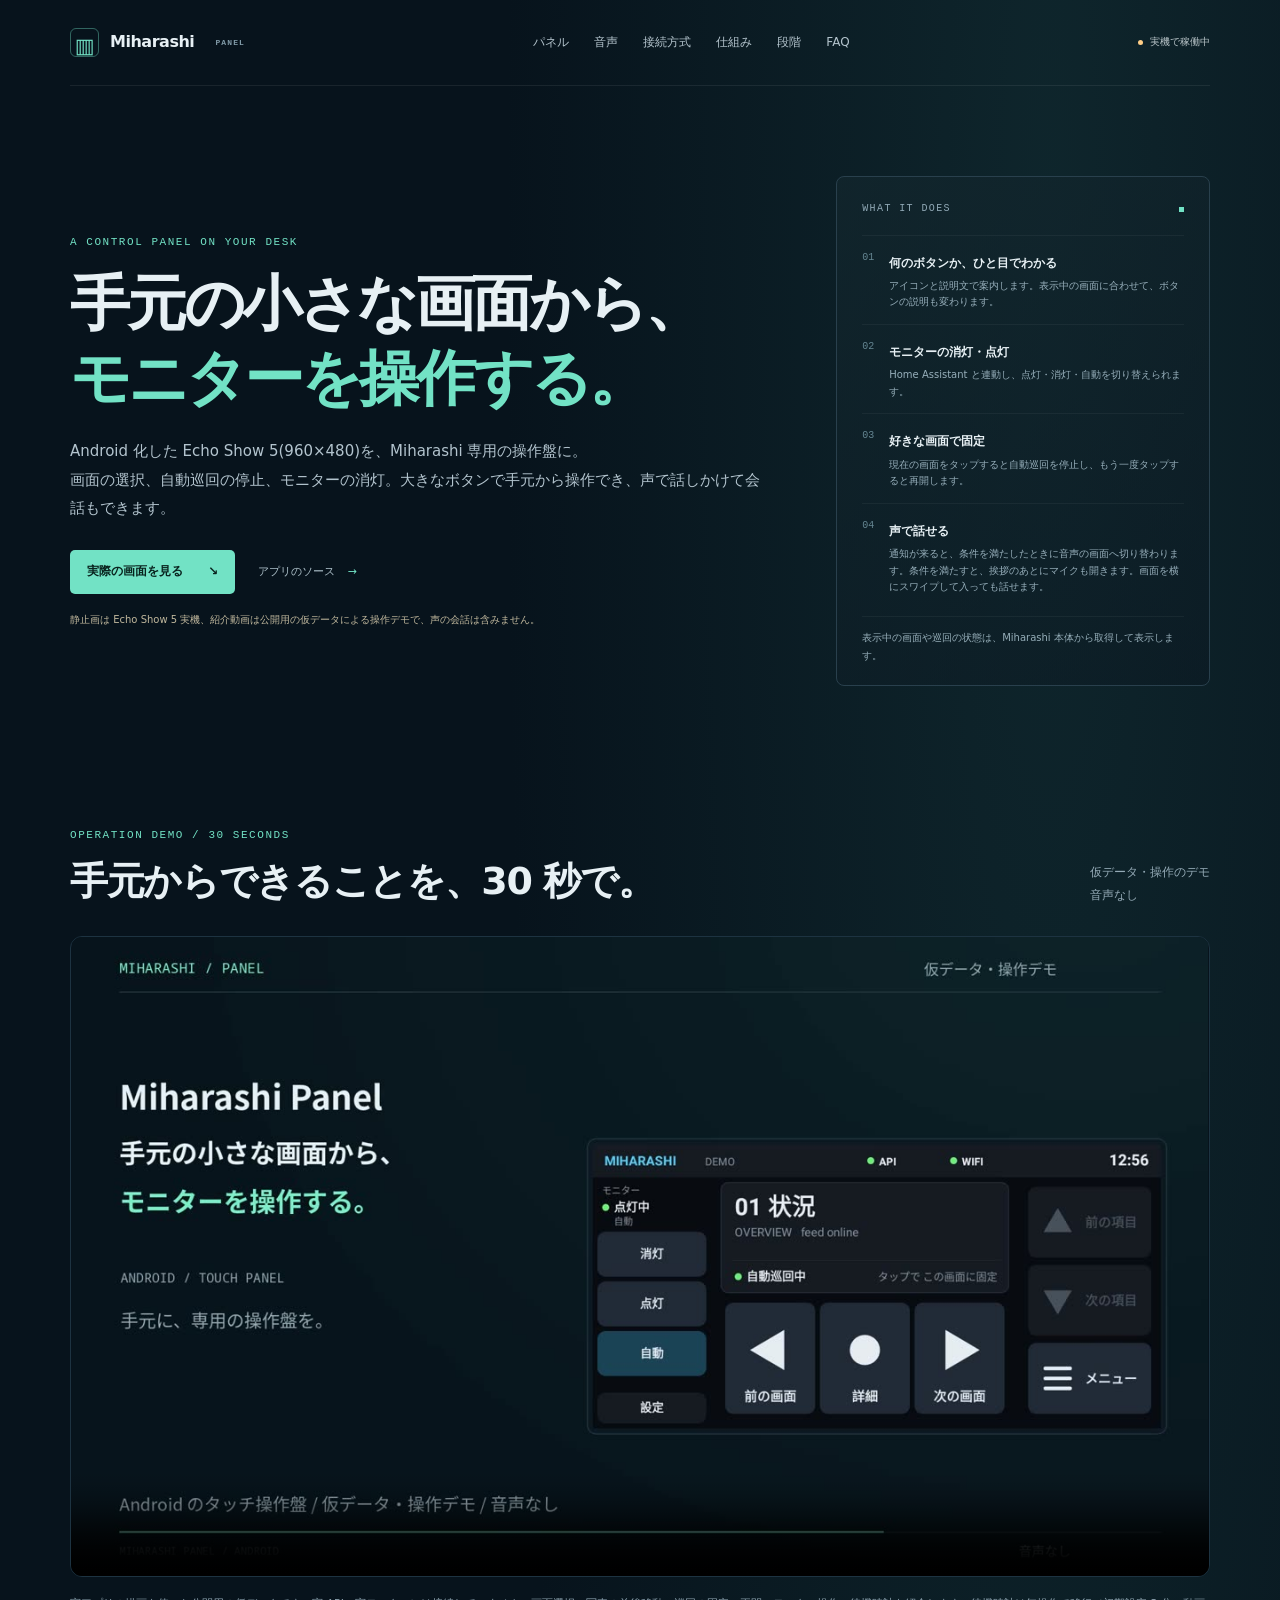
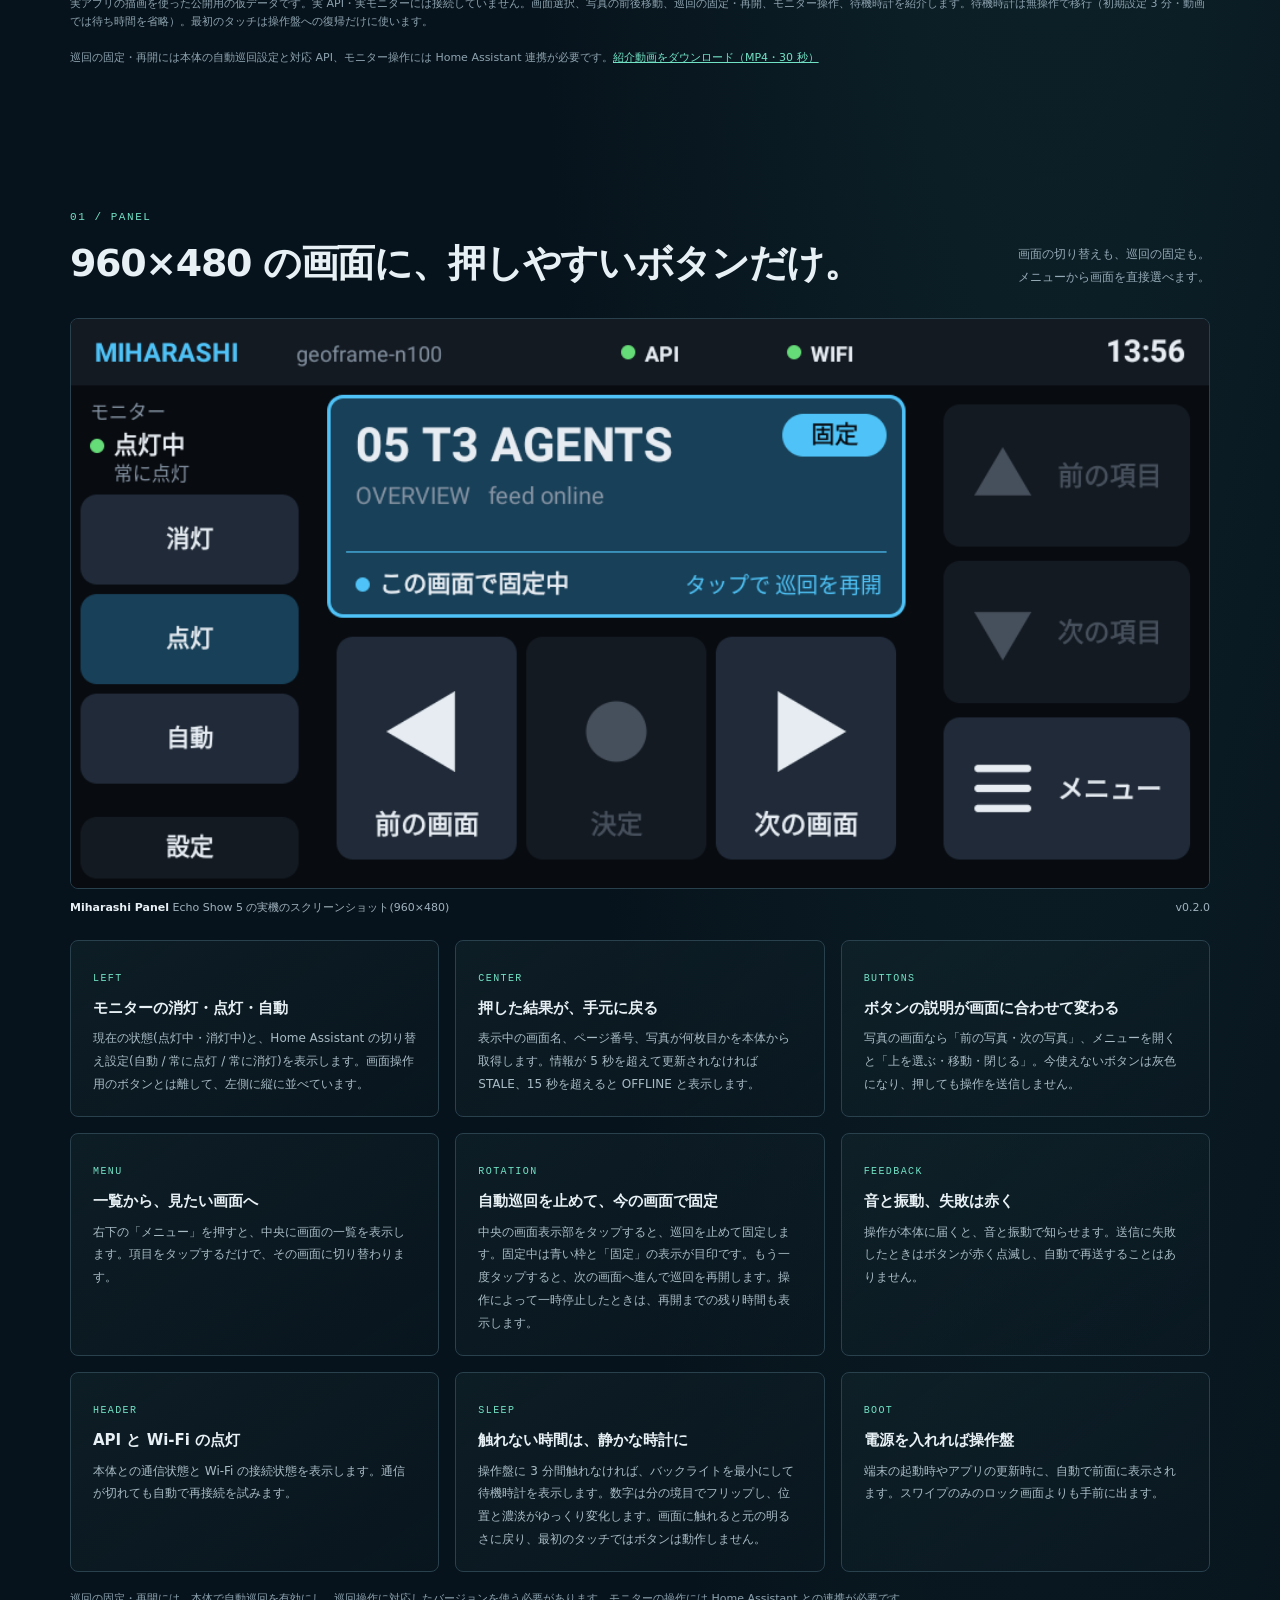
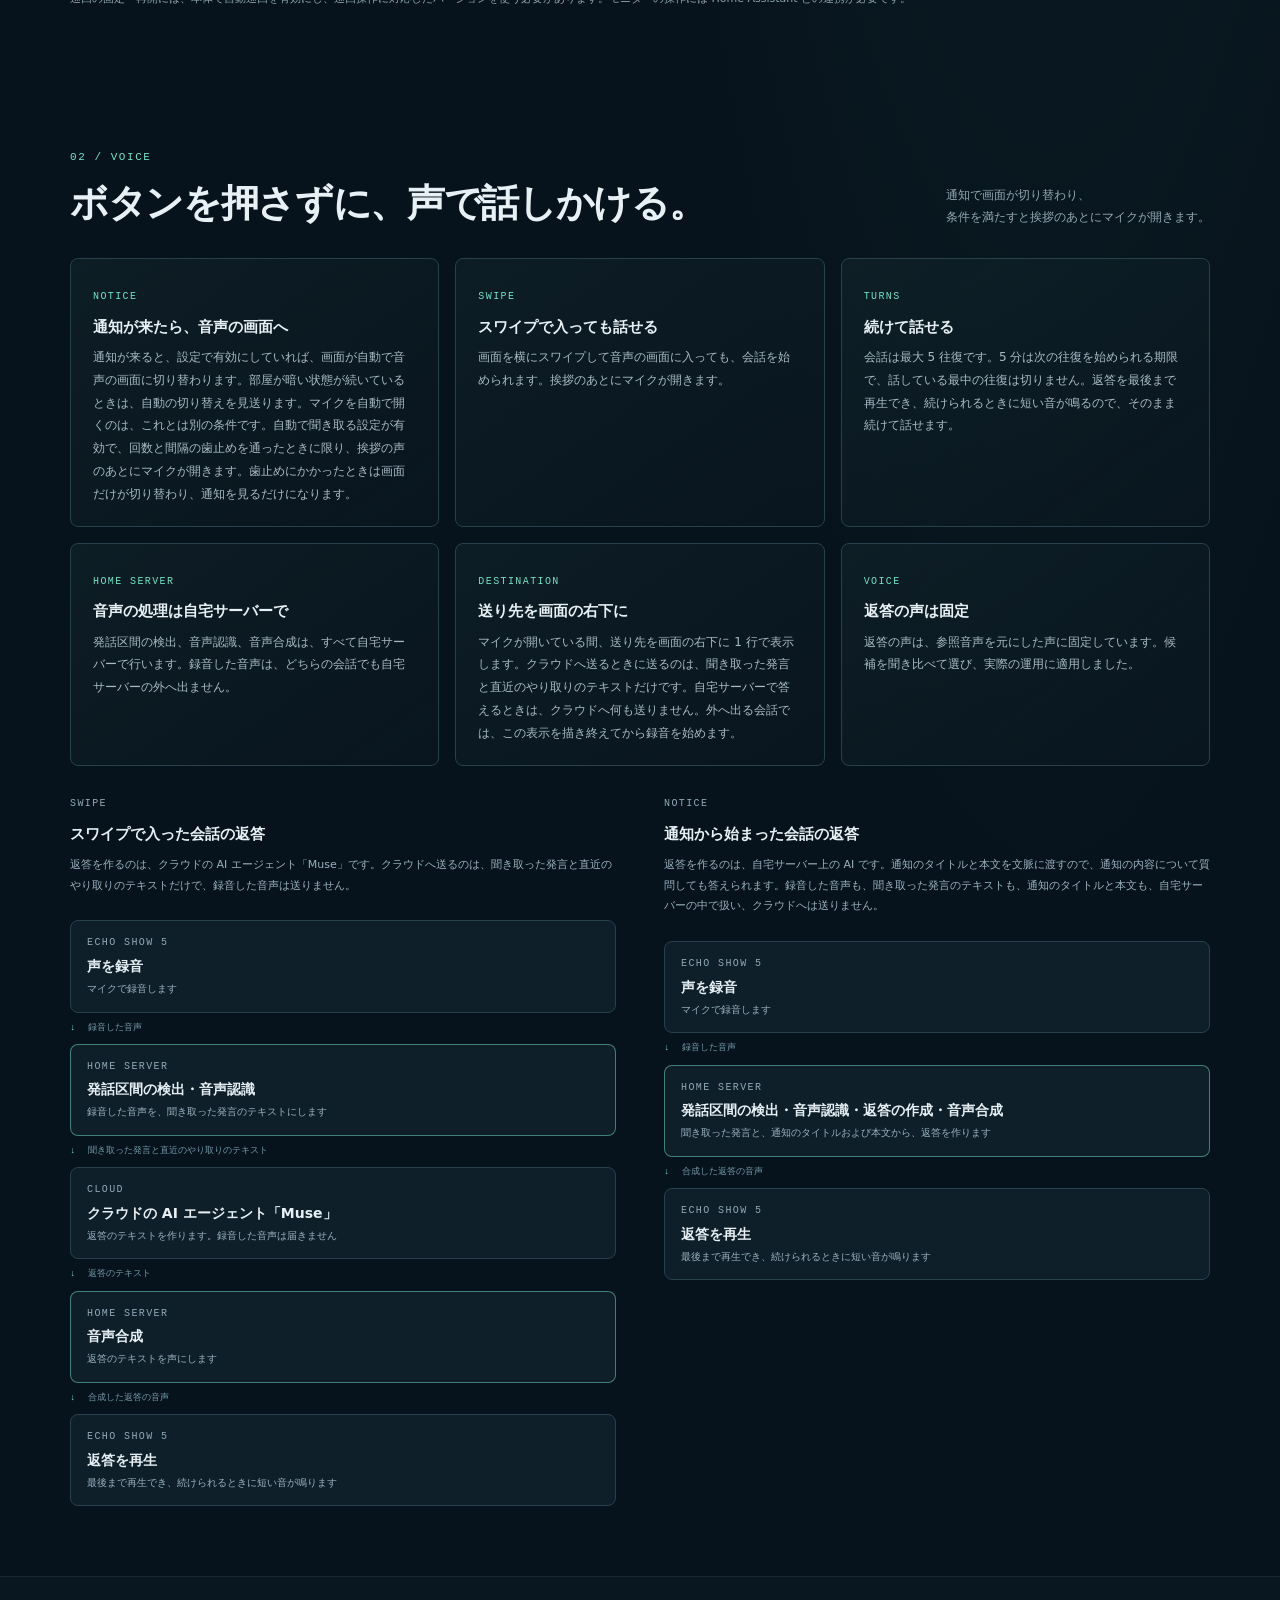
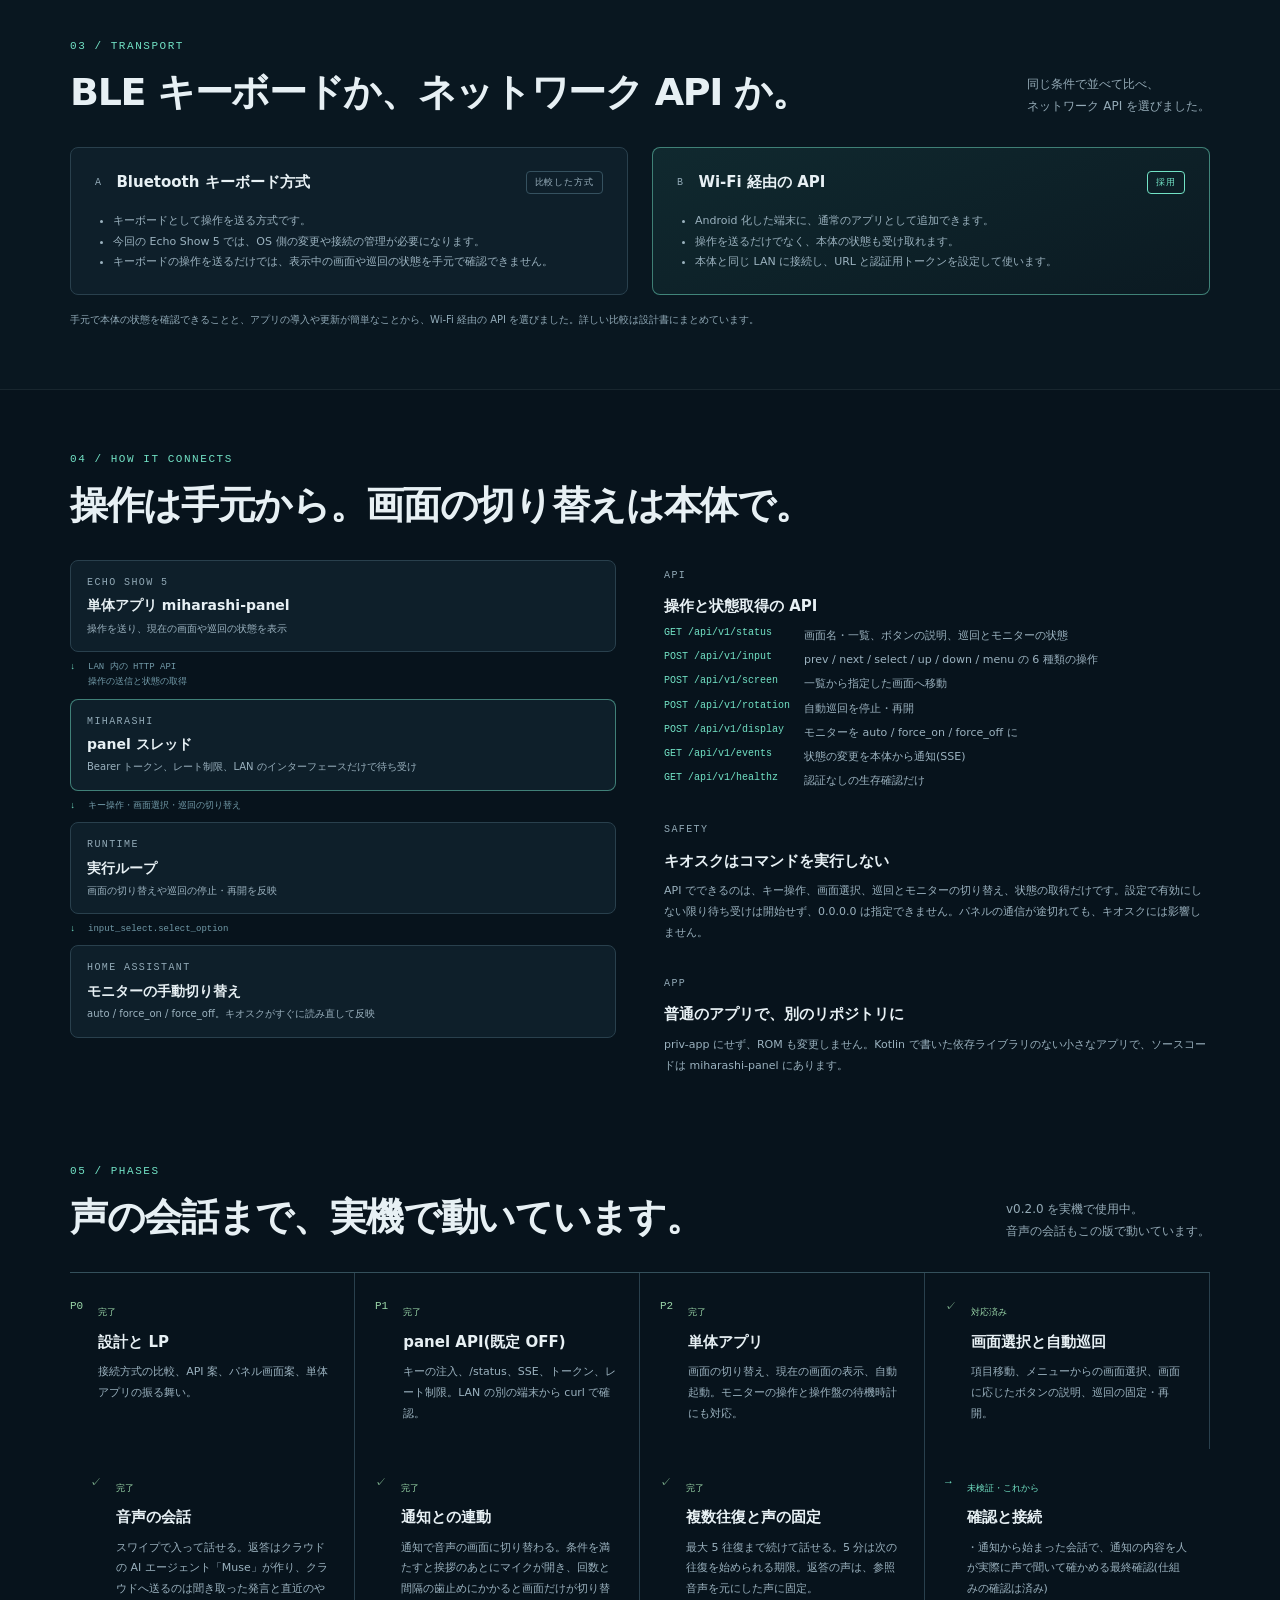
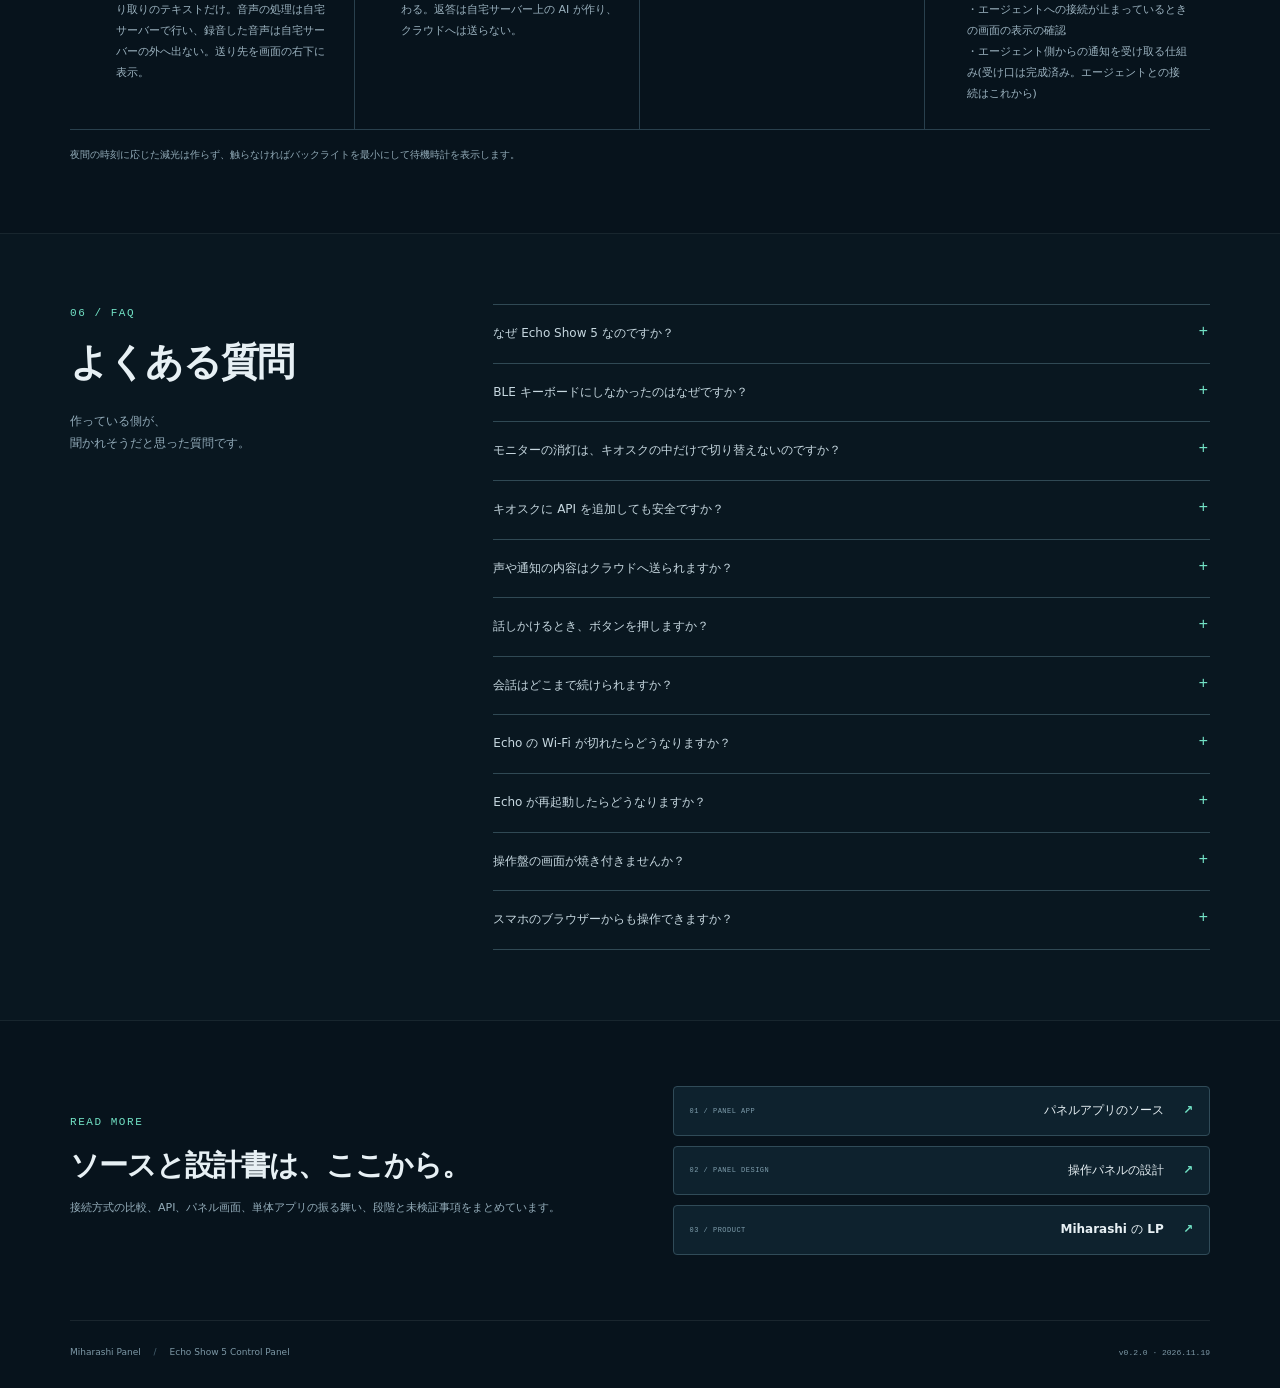
==== commit f83843c1: "docs(lp): レビューの指摘に対応(マイクが開く条件、処理の順、クラウドへ送るもの) - 通知で切り替わっても、マイクは条件を満たしたときだけ開くと書き分けた - スワイプの図を実際の処理の順に" ====
--- a/site/index.html
+++ b/site/index.html
@@ -32,7 +32,7 @@
         <div class="note-item"><span class="note-index">01</span><div><strong>何のボタンか、ひと目でわかる</strong><p>アイコンと説明文で案内します。表示中の画面に合わせて、ボタンの説明も変わります。</p></div></div>
         <div class="note-item"><span class="note-index">02</span><div><strong>モニターの消灯・点灯</strong><p>Home Assistant と連動し、点灯・消灯・自動を切り替えられます。</p></div></div>
         <div class="note-item"><span class="note-index">03</span><div><strong>好きな画面で固定</strong><p>現在の画面をタップすると自動巡回を停止し、もう一度タップすると再開します。</p></div></div>
-        <div class="note-item"><span class="note-index">04</span><div><strong>声で話せる</strong><p>通知が来ると音声の画面に切り替わり、挨拶のあとにマイクが開きます。画面を横にスワイプして入っても話せます。</p></div></div>
+        <div class="note-item"><span class="note-index">04</span><div><strong>声で話せる</strong><p>通知が来ると、条件を満たしたときに音声の画面へ切り替わります。条件を満たすと、挨拶のあとにマイクも開きます。画面を横にスワイプして入っても話せます。</p></div></div>
         <p class="note-disclaimer">表示中の画面や巡回の状態は、Miharashi 本体から取得して表示します。</p>
       </aside>
     </section>
@@ -68,40 +68,41 @@
     </section>
 
     <section class="shell section-block" id="voice" aria-labelledby="voice-title">
-      <div class="section-heading"><div><p class="eyebrow">02 / Voice</p><h2 id="voice-title">ボタンを押さずに、<br class="mobile-only">声で話しかける。</h2></div><p class="section-aside">通知が来ると画面が切り替わり、<br>挨拶のあとにマイクが開きます。</p></div>
-      <div class="feature-grid">
-        <article class="feature"><span class="micro-label">NOTICE</span><h3>通知が来たら、音声の画面へ</h3><p>通知が来ると、パネルの画面が自動で音声の画面に切り替わります。挨拶の声が流れたあと、マイクが開いて会話できる状態になります。設定で有効にしているときだけ動き、照度センサーで人がいそうなときに限ります。真っ暗な部屋では切り替えません。自動でマイクを開く回数と間隔にも歯止めがあります。</p></article>
+      <div class="section-heading"><div><p class="eyebrow">02 / Voice</p><h2 id="voice-title">ボタンを押さずに、<br class="mobile-only">声で話しかける。</h2></div><p class="section-aside">通知で画面が切り替わり、<br>条件を満たすと挨拶のあとにマイクが開きます。</p></div>
+      <div class="feature-grid shot-main">
+        <article class="feature"><span class="micro-label">NOTICE</span><h3>通知が来たら、音声の画面へ</h3><p>通知が来ると、設定で有効にしていれば、画面が自動で音声の画面に切り替わります。部屋が暗い状態が続いているときは、自動の切り替えを見送ります。マイクを自動で開くのは、これとは別の条件です。自動で聞き取る設定が有効で、回数と間隔の歯止めを通ったときに限り、挨拶の声のあとにマイクが開きます。歯止めにかかったときは画面だけが切り替わり、通知を見るだけになります。</p></article>
         <article class="feature"><span class="micro-label">SWIPE</span><h3>スワイプで入っても話せる</h3><p>画面を横にスワイプして音声の画面に入っても、会話を始められます。挨拶のあとにマイクが開きます。</p></article>
-        <article class="feature"><span class="micro-label">TURNS</span><h3>続けて話せる</h3><p>会話は最大 5 往復・5 分まで続けられます。返答を再生し終えると短い音が鳴るので、そのまま続けて話せます。</p></article>
-        <article class="feature"><span class="micro-label">HOME SERVER</span><h3>音声の処理は自宅サーバーで</h3><p>発話区間の検出、音声認識、音声合成は、すべて自宅サーバーで行います。録音した音声は自宅サーバーより外へ出ません。</p></article>
-        <article class="feature"><span class="micro-label">DESTINATION</span><h3>送り先を画面の右下に</h3><p>マイクが開いている間、クラウドへ送るのか、自宅サーバーで答えるのかを画面の右下に 1 行で表示します。外へ出る会話ではこの表示を描き終えてから録音を始めます。</p></article>
+        <article class="feature"><span class="micro-label">TURNS</span><h3>続けて話せる</h3><p>会話は最大 5 往復です。5 分は次の往復を始められる期限で、話している最中の往復は切りません。返答を最後まで再生でき、続けられるときに短い音が鳴るので、そのまま続けて話せます。</p></article>
+        <article class="feature"><span class="micro-label">HOME SERVER</span><h3>音声の処理は自宅サーバーで</h3><p>発話区間の検出、音声認識、音声合成は、すべて自宅サーバーで行います。録音した音声は、どちらの会話でも自宅サーバーの外へ出ません。</p></article>
+        <article class="feature"><span class="micro-label">DESTINATION</span><h3>送り先を画面の右下に</h3><p>マイクが開いている間、送り先を画面の右下に 1 行で表示します。クラウドへ送るときに送るのは、聞き取った発言と直近のやり取りのテキストだけです。自宅サーバーで答えるときは、クラウドへ何も送りません。外へ出る会話では、この表示を描き終えてから録音を始めます。</p></article>
         <article class="feature"><span class="micro-label">VOICE</span><h3>返答の声は固定</h3><p>返答の声は、参照音声を元にした声に固定しています。候補を聞き比べて選び、実際の運用に適用しました。</p></article>
       </div>
-      <div class="how-section">
       <div class="how-grid">
         <div class="how-copy">
-          <article><span class="micro-label">SWIPE</span><h3>スワイプで入った会話の返答</h3><p>返答を作る側はクラウド側の AI エージェント「Muse」です。gadget 経由で返答します。クラウドへ送るのは、認識したテキストと直近の往復の文字だけです。録音した音声は送りません。</p></article>
-          <div class="how-flow" aria-label="スワイプで入った会話の流れ">
-            <div class="how-node"><span class="micro-label">ECHO SHOW 5</span><strong>声を録音</strong><span>録音した音声は、自宅サーバーへ</span></div>
-            <div class="how-arrow" aria-hidden="true">音声</div>
-            <div class="how-node accent"><span class="micro-label">HOME SERVER</span><strong>発話区間の検出・音声認識・音声合成</strong><span>音声をテキストにし、返答を声にします</span></div>
-            <div class="how-arrow" aria-hidden="true">認識したテキストと、直近の往復の文字だけ</div>
-            <div class="how-node"><span class="micro-label">CLOUD</span><strong>AI エージェント「Muse」</strong><span>返答のテキストを作ります。音声は届きません</span></div>
+          <article><span class="micro-label">SWIPE</span><h3 id="how-swipe-title">スワイプで入った会話の返答</h3><p>返答を作るのは、クラウドの AI エージェント「Muse」です。クラウドへ送るのは、聞き取った発言と直近のやり取りのテキストだけで、録音した音声は送りません。</p></article>
+          <div class="how-flow" role="group" aria-labelledby="how-swipe-title">
+            <div class="how-node"><span class="micro-label">ECHO SHOW 5</span><strong>声を録音</strong><span>マイクで録音します</span></div>
+            <div class="how-arrow">録音した音声</div>
+            <div class="how-node accent"><span class="micro-label">HOME SERVER</span><strong>発話区間の検出・音声認識</strong><span>録音した音声を、聞き取った発言のテキストにします</span></div>
+            <div class="how-arrow">聞き取った発言と直近のやり取りのテキスト</div>
+            <div class="how-node"><span class="micro-label">CLOUD</span><strong>クラウドの AI エージェント「Muse」</strong><span>返答のテキストを作ります。録音した音声は届きません</span></div>
+            <div class="how-arrow">返答のテキスト</div>
+            <div class="how-node accent"><span class="micro-label">HOME SERVER</span><strong>音声合成</strong><span>返答のテキストを声にします</span></div>
+            <div class="how-arrow">合成した返答の音声</div>
+            <div class="how-node"><span class="micro-label">ECHO SHOW 5</span><strong>返答を再生</strong><span>最後まで再生でき、続けられるときに短い音が鳴ります</span></div>
           </div>
         </div>
         <div class="how-copy">
-          <article><span class="micro-label">NOTICE</span><h3>通知から始まった会話の返答</h3><p>返答を作る側は自宅サーバーのローカルのモデルです。通知のタイトルと本文を文脈として渡すので、通知の内容について質問しても答えられます。音声も通知の内容もクラウドへ送りません。</p></article>
-          <div class="how-flow" aria-label="通知から始まった会話の流れ">
-            <div class="how-node"><span class="micro-label">ECHO SHOW 5</span><strong>声を録音</strong><span>録音した音声は、自宅サーバーへ</span></div>
-            <div class="how-arrow" aria-hidden="true">音声</div>
-            <div class="how-node accent"><span class="micro-label">HOME SERVER</span><strong>音声認識・返答の作成・音声合成</strong><span>認識したテキストと、通知のタイトルおよび本文から返答を作ります</span></div>
-            <div class="how-arrow" aria-hidden="true">音声も通知の内容もクラウドへ送りません</div>
-            <div class="how-node"><span class="micro-label">ECHO SHOW 5</span><strong>返答を再生</strong><span>再生し終えると短い音が鳴り、続けて話せます</span></div>
+          <article><span class="micro-label">NOTICE</span><h3 id="how-notice-title">通知から始まった会話の返答</h3><p>返答を作るのは、自宅サーバー上の AI です。通知のタイトルと本文を文脈に渡すので、通知の内容について質問しても答えられます。録音した音声も、聞き取った発言のテキストも、通知のタイトルと本文も、自宅サーバーの中で扱い、クラウドへは送りません。</p></article>
+          <div class="how-flow" role="group" aria-labelledby="how-notice-title">
+            <div class="how-node"><span class="micro-label">ECHO SHOW 5</span><strong>声を録音</strong><span>マイクで録音します</span></div>
+            <div class="how-arrow">録音した音声</div>
+            <div class="how-node accent"><span class="micro-label">HOME SERVER</span><strong>発話区間の検出・音声認識・返答の作成・音声合成</strong><span>聞き取った発言と、通知のタイトルおよび本文から、返答を作ります</span></div>
+            <div class="how-arrow">合成した返答の音声</div>
+            <div class="how-node"><span class="micro-label">ECHO SHOW 5</span><strong>返答を再生</strong><span>最後まで再生でき、続けられるときに短い音が鳴ります</span></div>
           </div>
         </div>
       </div>
-      </div>
-      <p class="shot-note">通知からの切り替えには設定で有効にしておく必要があります。上の紹介動画は仮データによる操作デモで、声の会話は含みません。</p>
     </section>
 
     <section class="operation-section transport-section" id="transport" aria-labelledby="transport-title">
@@ -143,15 +144,15 @@
     </section>
 
     <section class="shell scope-section" id="phases" aria-labelledby="phases-title">
-      <div class="section-heading"><div><p class="eyebrow">05 / Phases</p><h2 id="phases-title">声の会話まで、<br class="mobile-only">実機で動いています。</h2></div><p class="section-aside">v0.2.0 を実機で使用中。<br>音声の会話も v0.2.0 の上で動いています。</p></div>
+      <div class="section-heading"><div><p class="eyebrow">05 / Phases</p><h2 id="phases-title">声の会話まで、<br class="mobile-only">実機で動いています。</h2></div><p class="section-aside">v0.2.0 を実機で使用中。<br>音声の会話もこの版で動いています。</p></div>
       <ol class="roadmap panel-roadmap four">
         <li class="done"><span class="roadmap-step">P0</span><div><span class="roadmap-state">完了</span><h3>設計と LP</h3><p>接続方式の比較、API 案、パネル画面案、単体アプリの振る舞い。</p></div></li>
         <li class="done"><span class="roadmap-step">P1</span><div><span class="roadmap-state">完了</span><h3>panel API(既定 OFF)</h3><p>キーの注入、/status、SSE、トークン、レート制限。LAN の別の端末から curl で確認。</p></div></li>
         <li class="done"><span class="roadmap-step">P2</span><div><span class="roadmap-state">完了</span><h3>単体アプリ</h3><p>画面の切り替え、現在の画面の表示、自動起動。モニターの操作と操作盤の待機時計にも対応。</p></div></li>
         <li class="done"><span class="roadmap-step">✓</span><div><span class="roadmap-state">対応済み</span><h3>画面選択と自動巡回</h3><p>項目移動、メニューからの画面選択、画面に応じたボタンの説明、巡回の固定・再開。</p></div></li>
-        <li class="done"><span class="roadmap-step">✓</span><div><span class="roadmap-state">完了</span><h3>音声の会話</h3><p>スワイプで入って話せる。音声の処理は自宅サーバーで行い、録音した音声は自宅サーバーの外へ出ない。送り先を画面の右下に表示。</p></div></li>
-        <li class="done"><span class="roadmap-step">✓</span><div><span class="roadmap-state">完了</span><h3>通知との連動</h3><p>通知で音声の画面に切り替わり、挨拶のあとにマイクが開く。設定で有効にしていて、人がいそうなときだけ切り替える。マイクを自動で開く回数と間隔には歯止め。</p></div></li>
-        <li class="done"><span class="roadmap-step">✓</span><div><span class="roadmap-state">完了</span><h3>複数往復と声の固定</h3><p>最大 5 往復・5 分まで続けて話せる。返答の声は、参照音声を元にした声に固定。</p></div></li>
+        <li class="done"><span class="roadmap-step">✓</span><div><span class="roadmap-state">完了</span><h3>音声の会話</h3><p>スワイプで入って話せる。返答はクラウドの AI エージェント「Muse」が作り、クラウドへ送るのは聞き取った発言と直近のやり取りのテキストだけ。音声の処理は自宅サーバーで行い、録音した音声は自宅サーバーの外へ出ない。送り先を画面の右下に表示。</p></div></li>
+        <li class="done"><span class="roadmap-step">✓</span><div><span class="roadmap-state">完了</span><h3>通知との連動</h3><p>通知で音声の画面に切り替わる。条件を満たすと挨拶のあとにマイクが開き、回数と間隔の歯止めにかかると画面だけが切り替わる。返答は自宅サーバー上の AI が作り、クラウドへは送らない。</p></div></li>
+        <li class="done"><span class="roadmap-step">✓</span><div><span class="roadmap-state">完了</span><h3>複数往復と声の固定</h3><p>最大 5 往復まで続けて話せる。5 分は次の往復を始められる期限。返答の声は、参照音声を元にした声に固定。</p></div></li>
         <li class="current"><span class="roadmap-step">→</span><div><span class="roadmap-state">未検証・これから</span><h3>確認と接続</h3><p>・通知から始まった会話で、通知の内容を人が実際に声で聞いて確かめる最終確認(仕組みの確認は済み)<br>・エージェントへの接続が止まっているときの画面の表示の確認<br>・エージェント側からの通知を受け取る仕組み(受け口は完成済み。エージェントとの接続はこれから)</p></div></li>
       </ol>
       <p class="scope-note">夜間の時刻に応じた減光は作らず、触らなければバックライトを最小にして待機時計を表示します。</p>
@@ -162,9 +163,9 @@
       <details><summary>BLE キーボードにしなかったのはなぜですか？</summary><p>Miharashi 側の変更が不要という利点はあります。しかし Echo を BLE 周辺機器にするには、ROM の変更(priv-app、feature 宣言)や署名鍵の管理が必要で、更新後にペアリングをやり直す必要が生じる可能性があります。手元で状態を確認することもできません。設計書の付録に「もし実装するなら何が必要か」をまとめています。</p></details>
       <details><summary>モニターの消灯は、キオスクの中だけで切り替えないのですか？</summary><p>キオスクの中だけでは切り替えません。キオスクが Home Assistant の設定項目(input_select)を書き換えます。こうすることで Home Assistant の画面とパネルの表示が一致し、再起動しても設定が保たれます。</p></details>
       <details><summary>キオスクに API を追加しても安全ですか？</summary><p>初期設定では無効で、有効にする場合も Bearer トークンと LAN 内の 1 つのインターフェースだけに制限されます。キー操作、画面選択、巡回とモニターの切り替え、状態の取得だけに用途を限定しており、任意のコマンドは実行しません。</p></details>
-      <details><summary>声や通知の内容はクラウドへ送られますか？</summary><p>録音した音声はどちらの場合も自宅サーバーより外へ出ません。発話区間の検出、音声認識、音声合成は自宅サーバーで行います。返答を作る側は 2 通りです。スワイプで入った会話は、クラウド側の AI エージェント「Muse」が返答します。このときクラウドへ送るのは、認識したテキストと直近の往復の文字だけです。通知から始まった会話は、自宅サーバーのローカルのモデルが返答します。通知のタイトルと本文は文脈として渡しますが、音声も通知の内容もクラウドへ送りません。マイクが開いている間は、画面の右下に送り先を表示します。</p></details>
-      <details><summary>話しかけるとき、ボタンを押しますか？</summary><p>押しません。画面を横にスワイプして音声の画面に入るか、通知で音声の画面に切り替わると、挨拶のあとにマイクが開きます。通知での切り替えは、設定で有効にしていて、照度センサーで人がいそうなときだけです。真っ暗な部屋では切り替えません。自動でマイクを開く回数と間隔にも歯止めがあります。</p></details>
-      <details><summary>会話はどこまで続けられますか？</summary><p>最大 5 往復・5 分までです。返答を再生し終えると短い音が鳴るので、そのまま続けて話せます。通知から始まった会話なら、通知の内容について質問しても答えられます。</p></details>
+      <details><summary>声や通知の内容はクラウドへ送られますか？</summary><p>録音した音声は、どちらの会話でも自宅サーバーの外へ出ません。発話区間の検出、音声認識、音声合成は自宅サーバーで行います。返答を作る側は 2 通りです。スワイプで入った会話は、クラウドの AI エージェント「Muse」が返答を作ります。クラウドへ送るのは、聞き取った発言と直近のやり取りのテキストだけです。通知から始まった会話は、自宅サーバー上の AI が返答を作ります。通知のタイトルと本文を文脈に渡しますが、録音も、聞き取った発言のテキストも、通知のタイトルと本文も、自宅サーバーの中で扱い、クラウドへは送りません。マイクが開いている間は、画面の右下に送り先を表示します。</p></details>
+      <details><summary>話しかけるとき、ボタンを押しますか？</summary><p>押しません。画面を横にスワイプして音声の画面に入ると、挨拶のあとにマイクが開きます。通知が来たときは、設定で有効にしていれば、画面が自動で音声の画面に切り替わります。部屋が暗い状態が続いていると、自動の切り替えを見送ります。マイクを自動で開くのは、自動で聞き取る設定が有効で、回数と間隔の歯止めを通ったときだけです。そのときは挨拶のあとにマイクが開き、歯止めにかかったときは画面だけが切り替わって、通知を見るだけになります。</p></details>
+      <details><summary>会話はどこまで続けられますか？</summary><p>最大 5 往復までです。5 分は次の往復を始められる期限で、話している最中の往復は切りません。返答を最後まで再生でき、続けられるときに短い音が鳴るので、そのまま続けて話せます。通知から始まった会話なら、通知の内容について質問しても答えられます。</p></details>
       <details><summary>Echo の Wi-Fi が切れたらどうなりますか？</summary><p>最後の更新から 5 秒を超えると STALE、15 秒を超えると OFFLINE と表示します。最後の状態を薄く残したまま、再接続を試み続けます。キオスク側の動作には影響しません。</p></details>
       <details><summary>Echo が再起動したらどうなりますか？</summary><p>端末の起動時に自動で前面に出て、/status を再取得します。再接続が完了すると、本体の現在の状態を表示します。</p></details>
       <details><summary>操作盤の画面が焼き付きませんか？</summary><p>操作盤に 3 分間触れなければバックライトを最小にして、位置と濃淡がゆっくり変化する待機時計を表示します。数字は分の境目でフリップします。この時間は設定で変更でき、0 に設定すれば待機時計を表示しません。最初のタッチは操作盤への復帰だけに使います。</p></details>
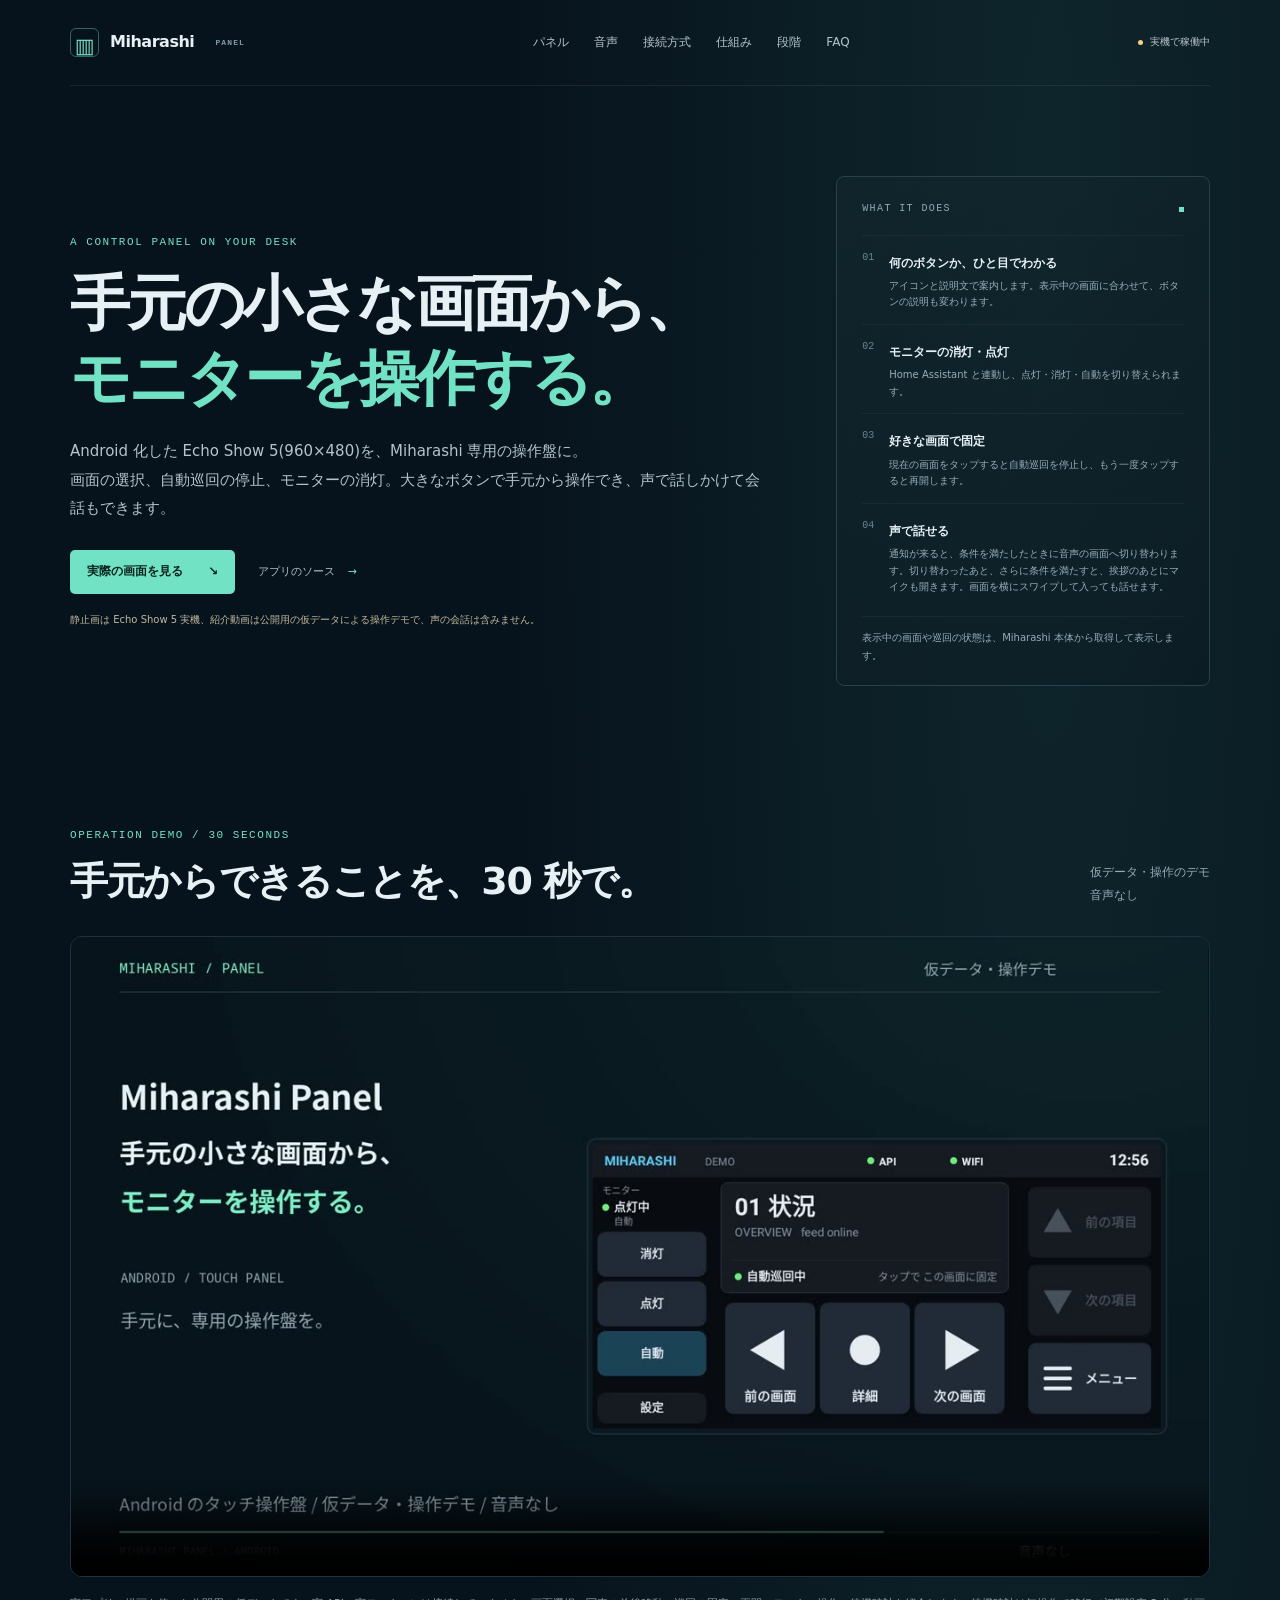
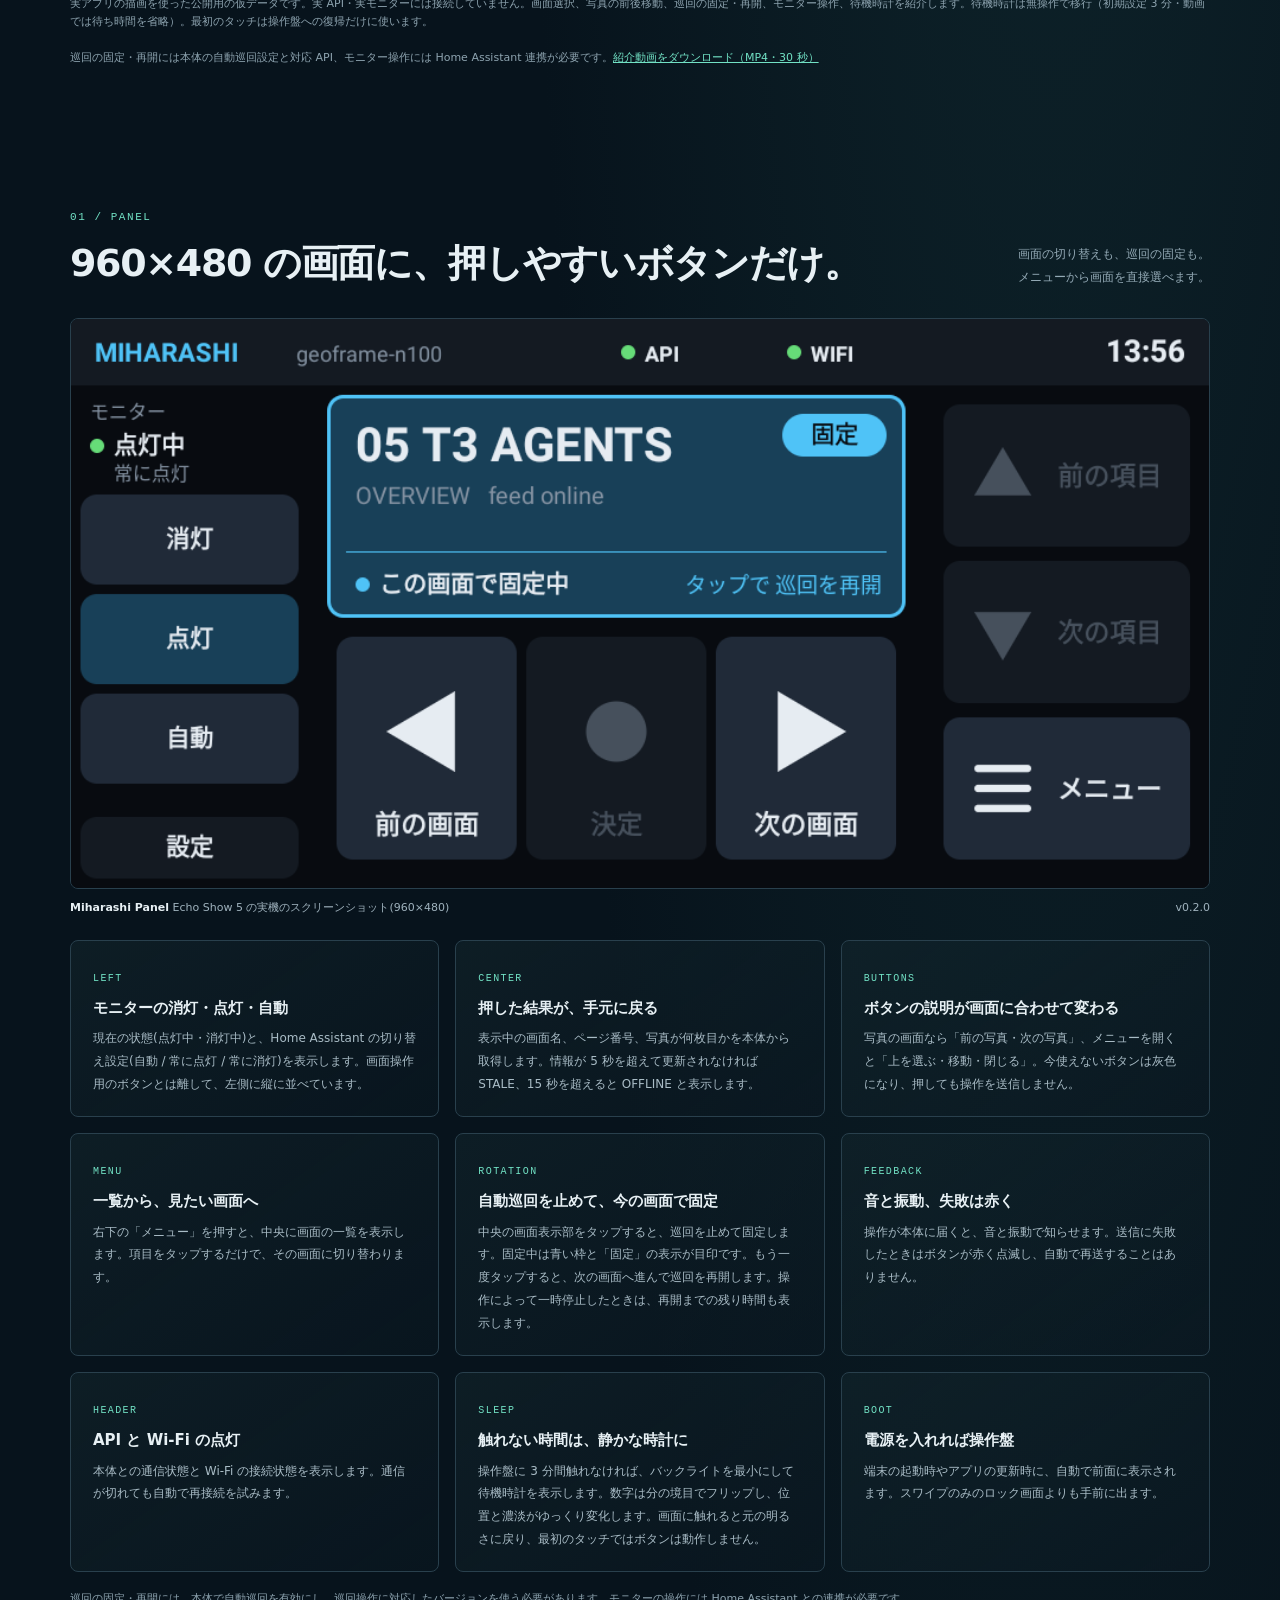
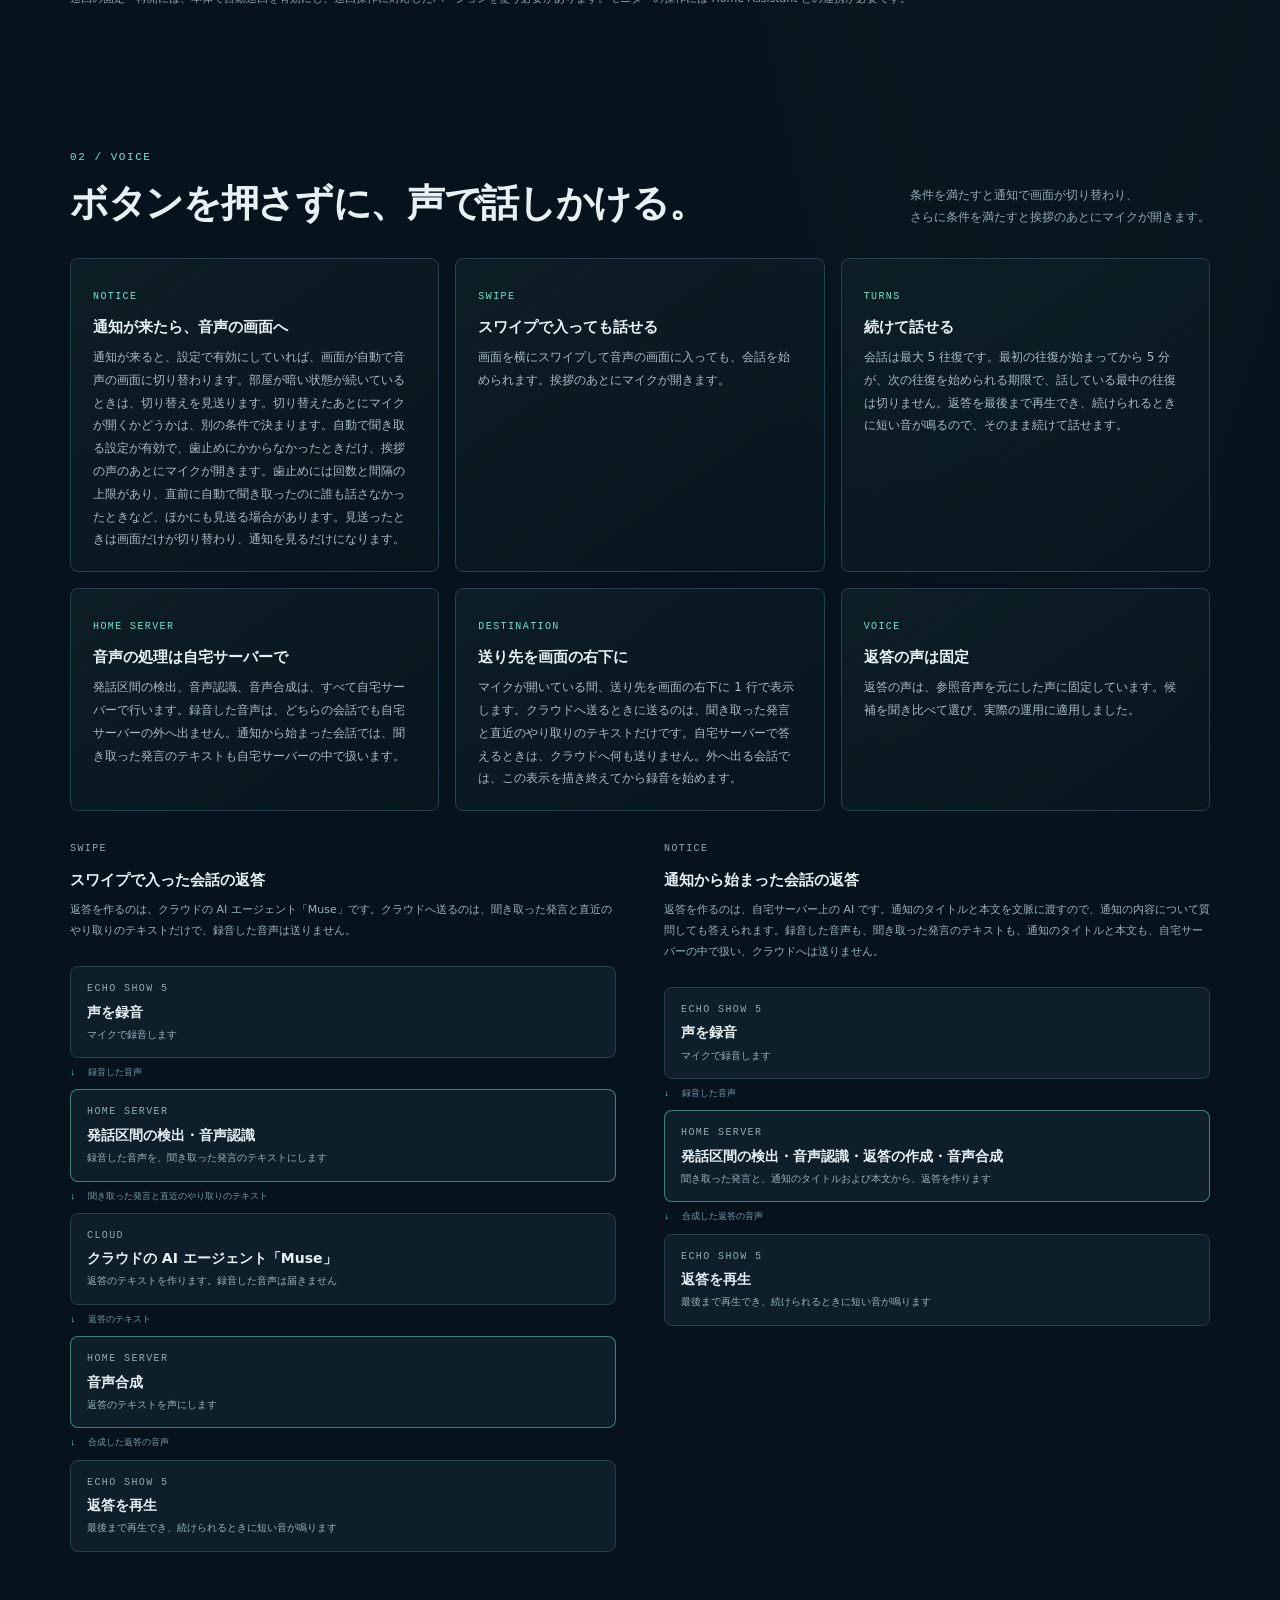
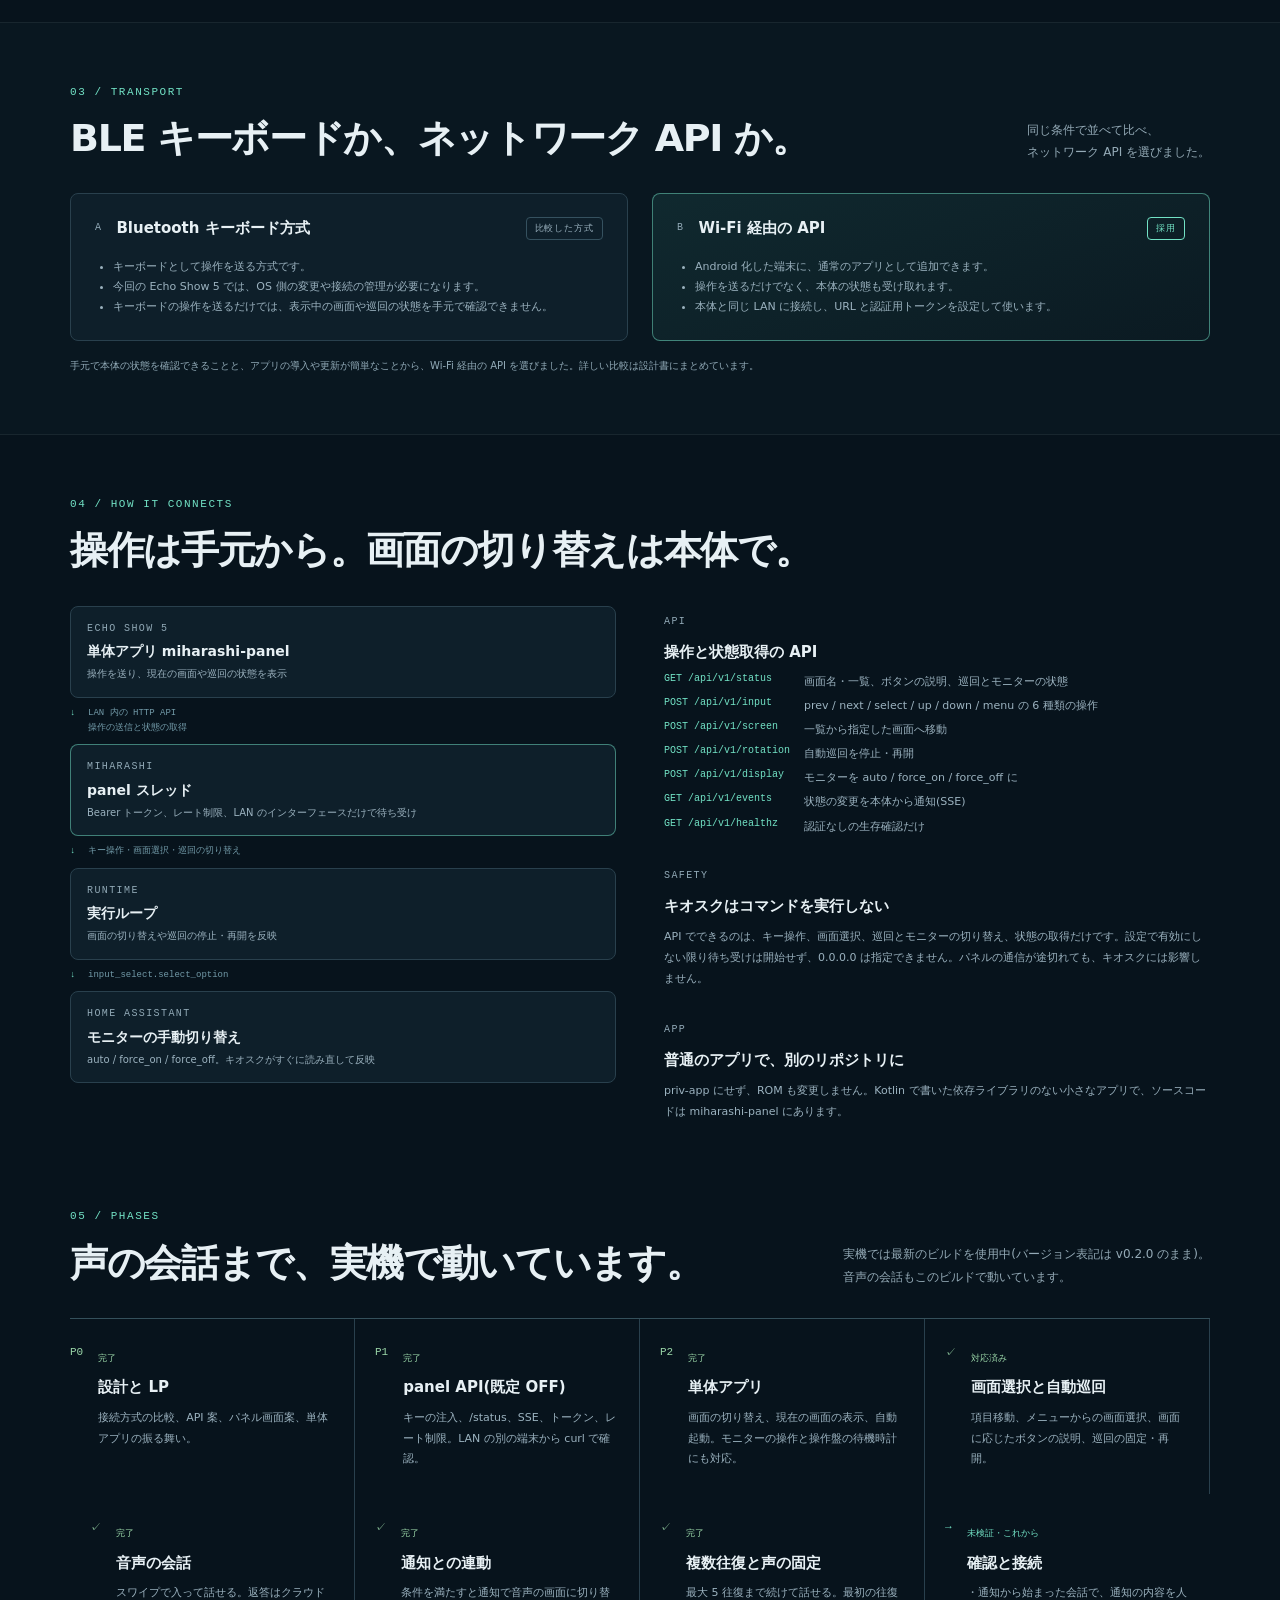
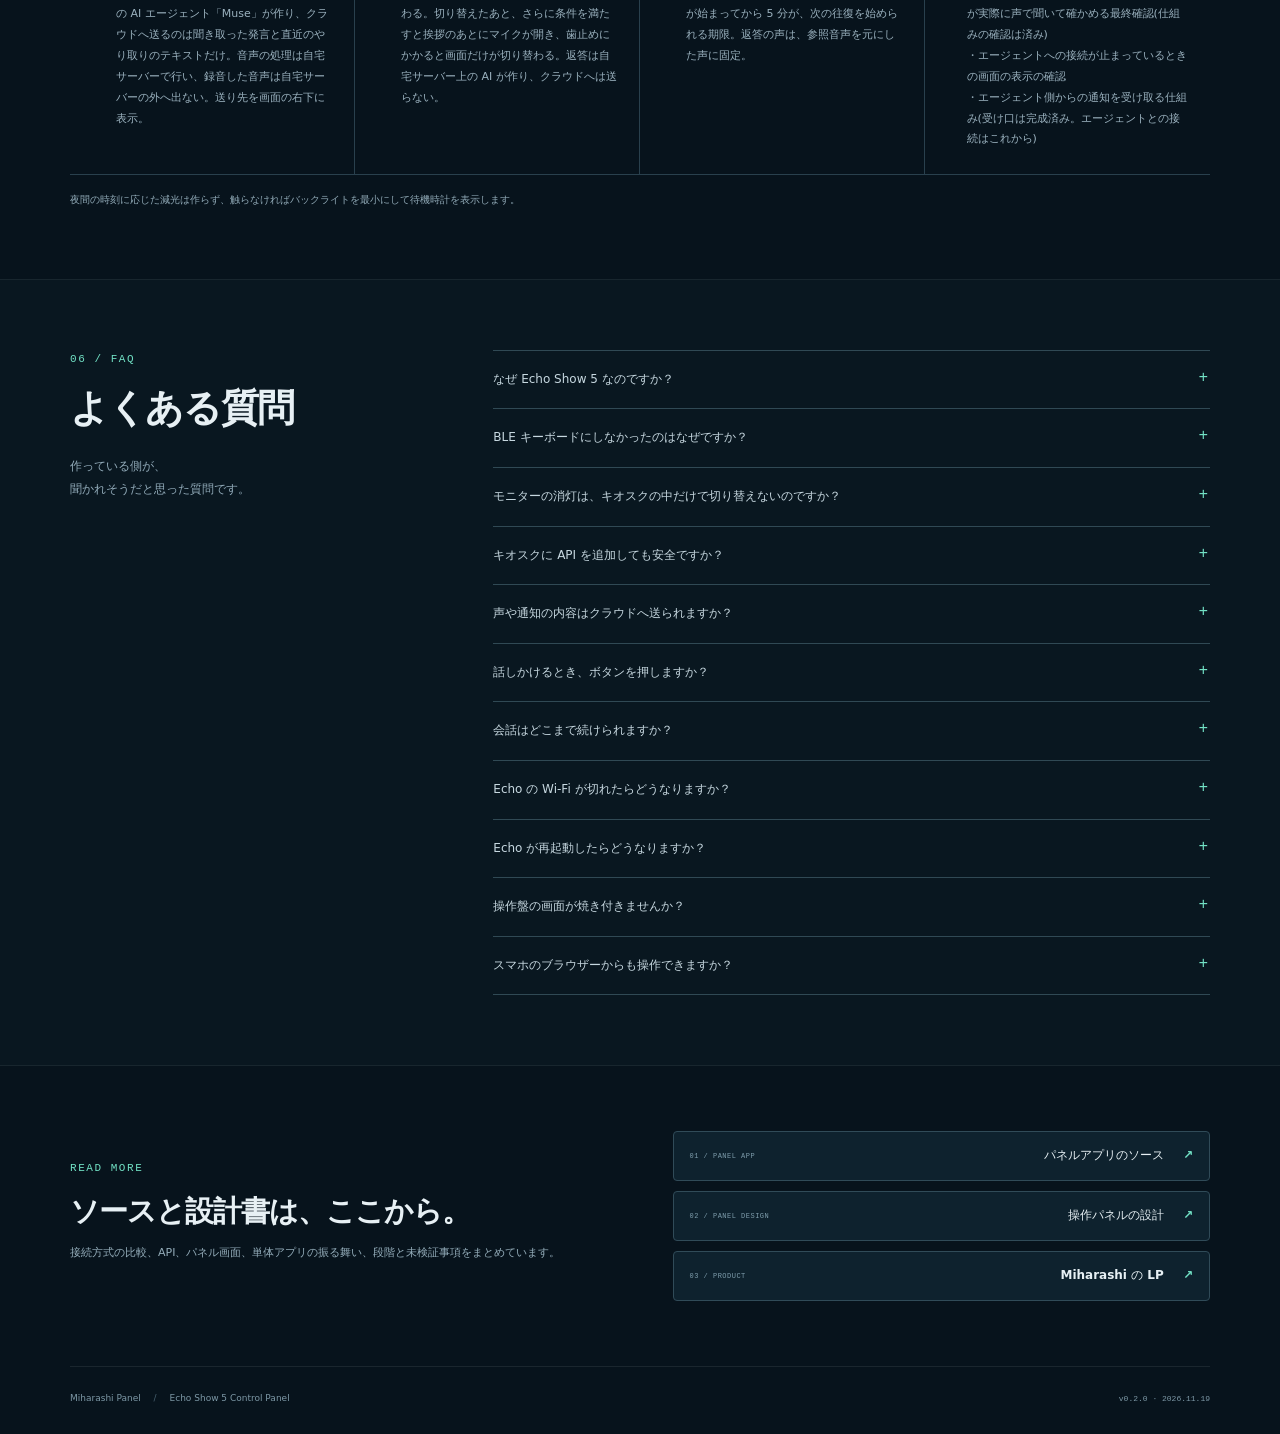
==== commit 3ffa0919: "docs(lp): 再レビューの指摘に対応(切り替えとマイクの条件、5 分の起点、実機のビルドの書き方) - 音声の節の NOTICE カードと FAQ で、画面の切り替えの条件と、切り替えたあとにマ" ====
--- a/site/index.html
+++ b/site/index.html
@@ -32,7 +32,7 @@
         <div class="note-item"><span class="note-index">01</span><div><strong>何のボタンか、ひと目でわかる</strong><p>アイコンと説明文で案内します。表示中の画面に合わせて、ボタンの説明も変わります。</p></div></div>
         <div class="note-item"><span class="note-index">02</span><div><strong>モニターの消灯・点灯</strong><p>Home Assistant と連動し、点灯・消灯・自動を切り替えられます。</p></div></div>
         <div class="note-item"><span class="note-index">03</span><div><strong>好きな画面で固定</strong><p>現在の画面をタップすると自動巡回を停止し、もう一度タップすると再開します。</p></div></div>
-        <div class="note-item"><span class="note-index">04</span><div><strong>声で話せる</strong><p>通知が来ると、条件を満たしたときに音声の画面へ切り替わります。条件を満たすと、挨拶のあとにマイクも開きます。画面を横にスワイプして入っても話せます。</p></div></div>
+        <div class="note-item"><span class="note-index">04</span><div><strong>声で話せる</strong><p>通知が来ると、条件を満たしたときに音声の画面へ切り替わります。切り替わったあと、さらに条件を満たすと、挨拶のあとにマイクも開きます。画面を横にスワイプして入っても話せます。</p></div></div>
         <p class="note-disclaimer">表示中の画面や巡回の状態は、Miharashi 本体から取得して表示します。</p>
       </aside>
     </section>
@@ -68,12 +68,12 @@
     </section>
 
     <section class="shell section-block" id="voice" aria-labelledby="voice-title">
-      <div class="section-heading"><div><p class="eyebrow">02 / Voice</p><h2 id="voice-title">ボタンを押さずに、<br class="mobile-only">声で話しかける。</h2></div><p class="section-aside">通知で画面が切り替わり、<br>条件を満たすと挨拶のあとにマイクが開きます。</p></div>
+      <div class="section-heading"><div><p class="eyebrow">02 / Voice</p><h2 id="voice-title">ボタンを押さずに、<br class="mobile-only">声で話しかける。</h2></div><p class="section-aside">条件を満たすと通知で画面が切り替わり、<br>さらに条件を満たすと挨拶のあとにマイクが開きます。</p></div>
       <div class="feature-grid shot-main">
-        <article class="feature"><span class="micro-label">NOTICE</span><h3>通知が来たら、音声の画面へ</h3><p>通知が来ると、設定で有効にしていれば、画面が自動で音声の画面に切り替わります。部屋が暗い状態が続いているときは、自動の切り替えを見送ります。マイクを自動で開くのは、これとは別の条件です。自動で聞き取る設定が有効で、回数と間隔の歯止めを通ったときに限り、挨拶の声のあとにマイクが開きます。歯止めにかかったときは画面だけが切り替わり、通知を見るだけになります。</p></article>
+        <article class="feature"><span class="micro-label">NOTICE</span><h3>通知が来たら、音声の画面へ</h3><p>通知が来ると、設定で有効にしていれば、画面が自動で音声の画面に切り替わります。部屋が暗い状態が続いているときは、切り替えを見送ります。切り替えたあとにマイクが開くかどうかは、別の条件で決まります。自動で聞き取る設定が有効で、歯止めにかからなかったときだけ、挨拶の声のあとにマイクが開きます。歯止めには回数と間隔の上限があり、直前に自動で聞き取ったのに誰も話さなかったときなど、ほかにも見送る場合があります。見送ったときは画面だけが切り替わり、通知を見るだけになります。</p></article>
         <article class="feature"><span class="micro-label">SWIPE</span><h3>スワイプで入っても話せる</h3><p>画面を横にスワイプして音声の画面に入っても、会話を始められます。挨拶のあとにマイクが開きます。</p></article>
-        <article class="feature"><span class="micro-label">TURNS</span><h3>続けて話せる</h3><p>会話は最大 5 往復です。5 分は次の往復を始められる期限で、話している最中の往復は切りません。返答を最後まで再生でき、続けられるときに短い音が鳴るので、そのまま続けて話せます。</p></article>
-        <article class="feature"><span class="micro-label">HOME SERVER</span><h3>音声の処理は自宅サーバーで</h3><p>発話区間の検出、音声認識、音声合成は、すべて自宅サーバーで行います。録音した音声は、どちらの会話でも自宅サーバーの外へ出ません。</p></article>
+        <article class="feature"><span class="micro-label">TURNS</span><h3>続けて話せる</h3><p>会話は最大 5 往復です。最初の往復が始まってから 5 分が、次の往復を始められる期限で、話している最中の往復は切りません。返答を最後まで再生でき、続けられるときに短い音が鳴るので、そのまま続けて話せます。</p></article>
+        <article class="feature"><span class="micro-label">HOME SERVER</span><h3>音声の処理は自宅サーバーで</h3><p>発話区間の検出、音声認識、音声合成は、すべて自宅サーバーで行います。録音した音声は、どちらの会話でも自宅サーバーの外へ出ません。通知から始まった会話では、聞き取った発言のテキストも自宅サーバーの中で扱います。</p></article>
         <article class="feature"><span class="micro-label">DESTINATION</span><h3>送り先を画面の右下に</h3><p>マイクが開いている間、送り先を画面の右下に 1 行で表示します。クラウドへ送るときに送るのは、聞き取った発言と直近のやり取りのテキストだけです。自宅サーバーで答えるときは、クラウドへ何も送りません。外へ出る会話では、この表示を描き終えてから録音を始めます。</p></article>
         <article class="feature"><span class="micro-label">VOICE</span><h3>返答の声は固定</h3><p>返答の声は、参照音声を元にした声に固定しています。候補を聞き比べて選び、実際の運用に適用しました。</p></article>
       </div>
@@ -144,15 +144,15 @@
     </section>
 
     <section class="shell scope-section" id="phases" aria-labelledby="phases-title">
-      <div class="section-heading"><div><p class="eyebrow">05 / Phases</p><h2 id="phases-title">声の会話まで、<br class="mobile-only">実機で動いています。</h2></div><p class="section-aside">v0.2.0 を実機で使用中。<br>音声の会話もこの版で動いています。</p></div>
+      <div class="section-heading"><div><p class="eyebrow">05 / Phases</p><h2 id="phases-title">声の会話まで、<br class="mobile-only">実機で動いています。</h2></div><p class="section-aside">実機では最新のビルドを使用中(バージョン表記は v0.2.0 のまま)。<br>音声の会話もこのビルドで動いています。</p></div>
       <ol class="roadmap panel-roadmap four">
         <li class="done"><span class="roadmap-step">P0</span><div><span class="roadmap-state">完了</span><h3>設計と LP</h3><p>接続方式の比較、API 案、パネル画面案、単体アプリの振る舞い。</p></div></li>
         <li class="done"><span class="roadmap-step">P1</span><div><span class="roadmap-state">完了</span><h3>panel API(既定 OFF)</h3><p>キーの注入、/status、SSE、トークン、レート制限。LAN の別の端末から curl で確認。</p></div></li>
         <li class="done"><span class="roadmap-step">P2</span><div><span class="roadmap-state">完了</span><h3>単体アプリ</h3><p>画面の切り替え、現在の画面の表示、自動起動。モニターの操作と操作盤の待機時計にも対応。</p></div></li>
         <li class="done"><span class="roadmap-step">✓</span><div><span class="roadmap-state">対応済み</span><h3>画面選択と自動巡回</h3><p>項目移動、メニューからの画面選択、画面に応じたボタンの説明、巡回の固定・再開。</p></div></li>
         <li class="done"><span class="roadmap-step">✓</span><div><span class="roadmap-state">完了</span><h3>音声の会話</h3><p>スワイプで入って話せる。返答はクラウドの AI エージェント「Muse」が作り、クラウドへ送るのは聞き取った発言と直近のやり取りのテキストだけ。音声の処理は自宅サーバーで行い、録音した音声は自宅サーバーの外へ出ない。送り先を画面の右下に表示。</p></div></li>
-        <li class="done"><span class="roadmap-step">✓</span><div><span class="roadmap-state">完了</span><h3>通知との連動</h3><p>通知で音声の画面に切り替わる。条件を満たすと挨拶のあとにマイクが開き、回数と間隔の歯止めにかかると画面だけが切り替わる。返答は自宅サーバー上の AI が作り、クラウドへは送らない。</p></div></li>
-        <li class="done"><span class="roadmap-step">✓</span><div><span class="roadmap-state">完了</span><h3>複数往復と声の固定</h3><p>最大 5 往復まで続けて話せる。5 分は次の往復を始められる期限。返答の声は、参照音声を元にした声に固定。</p></div></li>
+        <li class="done"><span class="roadmap-step">✓</span><div><span class="roadmap-state">完了</span><h3>通知との連動</h3><p>条件を満たすと通知で音声の画面に切り替わる。切り替えたあと、さらに条件を満たすと挨拶のあとにマイクが開き、歯止めにかかると画面だけが切り替わる。返答は自宅サーバー上の AI が作り、クラウドへは送らない。</p></div></li>
+        <li class="done"><span class="roadmap-step">✓</span><div><span class="roadmap-state">完了</span><h3>複数往復と声の固定</h3><p>最大 5 往復まで続けて話せる。最初の往復が始まってから 5 分が、次の往復を始められる期限。返答の声は、参照音声を元にした声に固定。</p></div></li>
         <li class="current"><span class="roadmap-step">→</span><div><span class="roadmap-state">未検証・これから</span><h3>確認と接続</h3><p>・通知から始まった会話で、通知の内容を人が実際に声で聞いて確かめる最終確認(仕組みの確認は済み)<br>・エージェントへの接続が止まっているときの画面の表示の確認<br>・エージェント側からの通知を受け取る仕組み(受け口は完成済み。エージェントとの接続はこれから)</p></div></li>
       </ol>
       <p class="scope-note">夜間の時刻に応じた減光は作らず、触らなければバックライトを最小にして待機時計を表示します。</p>
@@ -164,8 +164,8 @@
       <details><summary>モニターの消灯は、キオスクの中だけで切り替えないのですか？</summary><p>キオスクの中だけでは切り替えません。キオスクが Home Assistant の設定項目(input_select)を書き換えます。こうすることで Home Assistant の画面とパネルの表示が一致し、再起動しても設定が保たれます。</p></details>
       <details><summary>キオスクに API を追加しても安全ですか？</summary><p>初期設定では無効で、有効にする場合も Bearer トークンと LAN 内の 1 つのインターフェースだけに制限されます。キー操作、画面選択、巡回とモニターの切り替え、状態の取得だけに用途を限定しており、任意のコマンドは実行しません。</p></details>
       <details><summary>声や通知の内容はクラウドへ送られますか？</summary><p>録音した音声は、どちらの会話でも自宅サーバーの外へ出ません。発話区間の検出、音声認識、音声合成は自宅サーバーで行います。返答を作る側は 2 通りです。スワイプで入った会話は、クラウドの AI エージェント「Muse」が返答を作ります。クラウドへ送るのは、聞き取った発言と直近のやり取りのテキストだけです。通知から始まった会話は、自宅サーバー上の AI が返答を作ります。通知のタイトルと本文を文脈に渡しますが、録音も、聞き取った発言のテキストも、通知のタイトルと本文も、自宅サーバーの中で扱い、クラウドへは送りません。マイクが開いている間は、画面の右下に送り先を表示します。</p></details>
-      <details><summary>話しかけるとき、ボタンを押しますか？</summary><p>押しません。画面を横にスワイプして音声の画面に入ると、挨拶のあとにマイクが開きます。通知が来たときは、設定で有効にしていれば、画面が自動で音声の画面に切り替わります。部屋が暗い状態が続いていると、自動の切り替えを見送ります。マイクを自動で開くのは、自動で聞き取る設定が有効で、回数と間隔の歯止めを通ったときだけです。そのときは挨拶のあとにマイクが開き、歯止めにかかったときは画面だけが切り替わって、通知を見るだけになります。</p></details>
-      <details><summary>会話はどこまで続けられますか？</summary><p>最大 5 往復までです。5 分は次の往復を始められる期限で、話している最中の往復は切りません。返答を最後まで再生でき、続けられるときに短い音が鳴るので、そのまま続けて話せます。通知から始まった会話なら、通知の内容について質問しても答えられます。</p></details>
+      <details><summary>話しかけるとき、ボタンを押しますか？</summary><p>押しません。画面を横にスワイプして音声の画面に入ると、挨拶のあとにマイクが開きます。通知が来たときは、設定で有効にしていれば、画面が自動で音声の画面に切り替わります。部屋が暗い状態が続いているときは、切り替えを見送ります。切り替えたあとにマイクが開くのは、自動で聞き取る設定が有効で、歯止めにかからなかったときだけです。歯止めには回数と間隔の上限があり、直前に自動で聞き取ったのに誰も話さなかったときなど、ほかにも見送る場合があります。かからなかったときは挨拶のあとにマイクが開き、見送ったときは画面だけが切り替わって、通知を見るだけになります。</p></details>
+      <details><summary>会話はどこまで続けられますか？</summary><p>最大 5 往復までです。最初の往復が始まってから 5 分が、次の往復を始められる期限で、話している最中の往復は切りません。返答を最後まで再生でき、続けられるときに短い音が鳴るので、そのまま続けて話せます。通知から始まった会話なら、通知の内容について質問しても答えられます。</p></details>
       <details><summary>Echo の Wi-Fi が切れたらどうなりますか？</summary><p>最後の更新から 5 秒を超えると STALE、15 秒を超えると OFFLINE と表示します。最後の状態を薄く残したまま、再接続を試み続けます。キオスク側の動作には影響しません。</p></details>
       <details><summary>Echo が再起動したらどうなりますか？</summary><p>端末の起動時に自動で前面に出て、/status を再取得します。再接続が完了すると、本体の現在の状態を表示します。</p></details>
       <details><summary>操作盤の画面が焼き付きませんか？</summary><p>操作盤に 3 分間触れなければバックライトを最小にして、位置と濃淡がゆっくり変化する待機時計を表示します。数字は分の境目でフリップします。この時間は設定で変更でき、0 に設定すれば待機時計を表示しません。最初のタッチは操作盤への復帰だけに使います。</p></details>
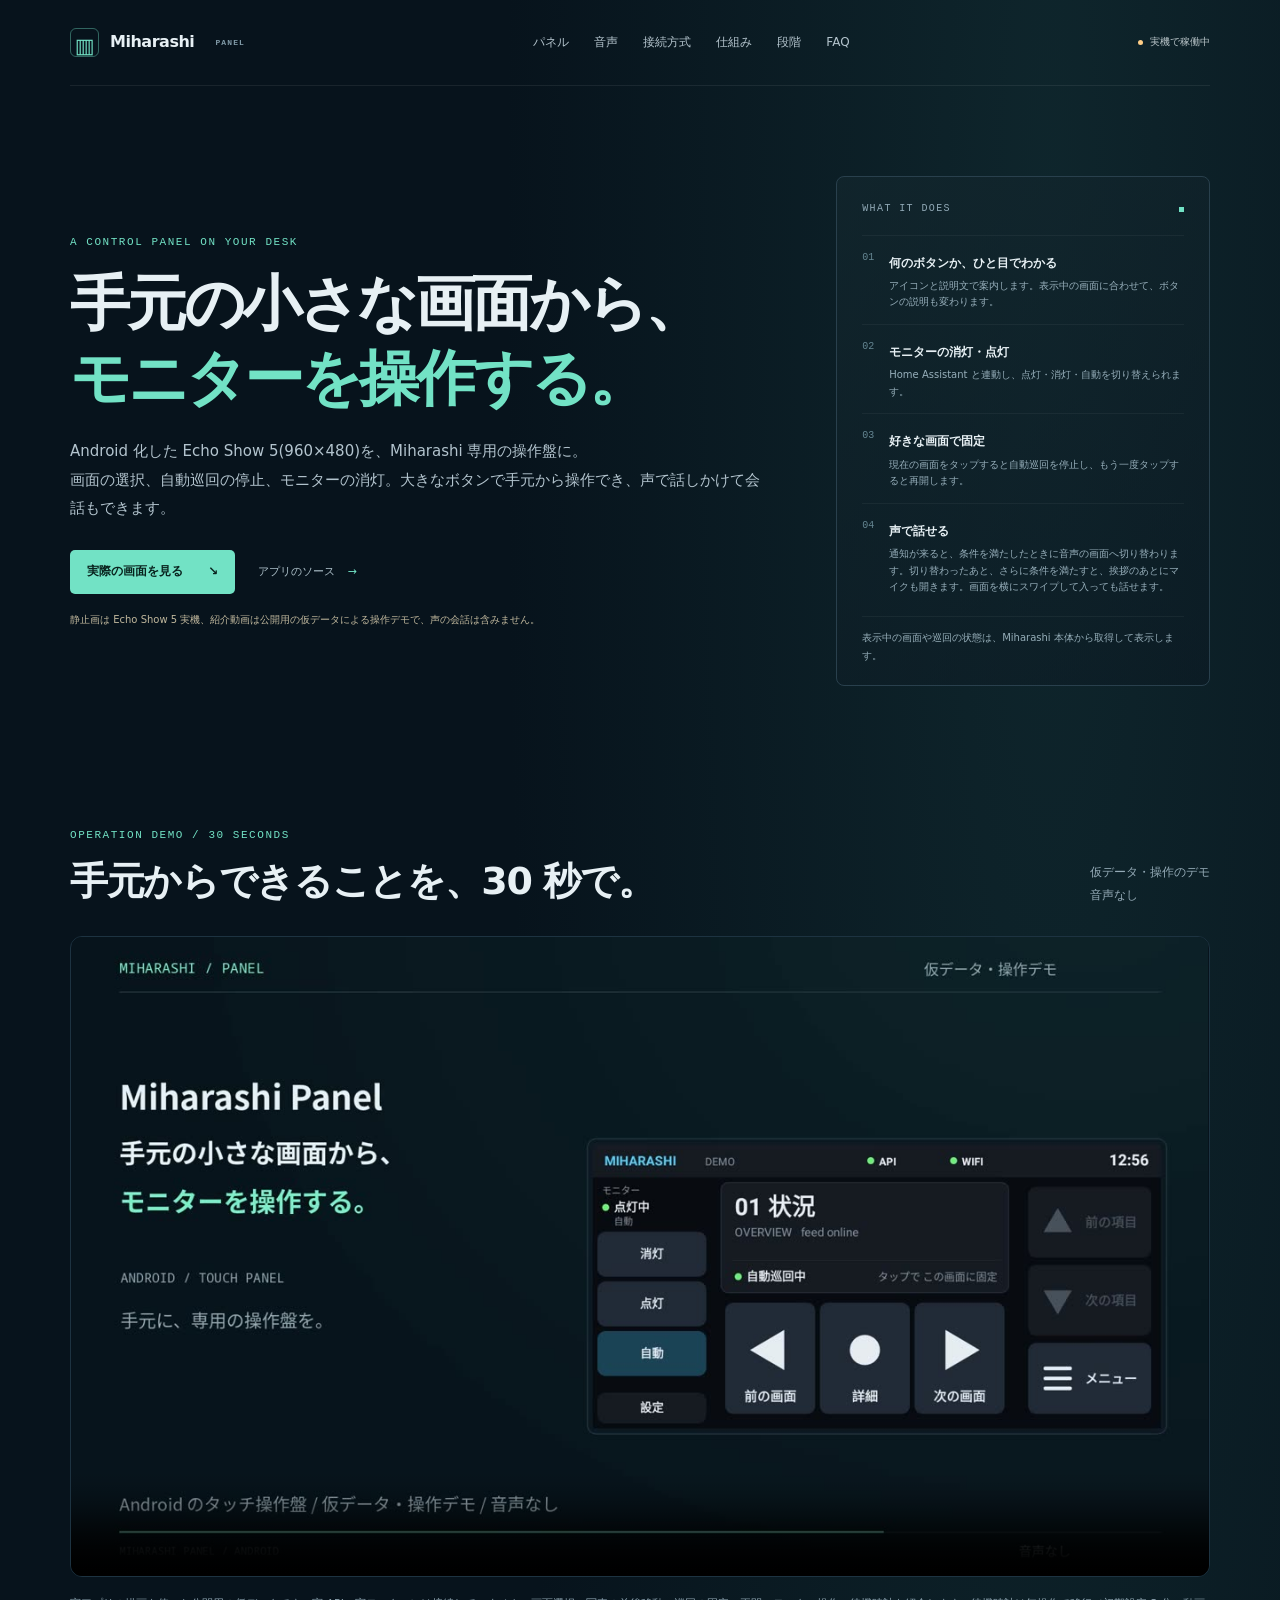
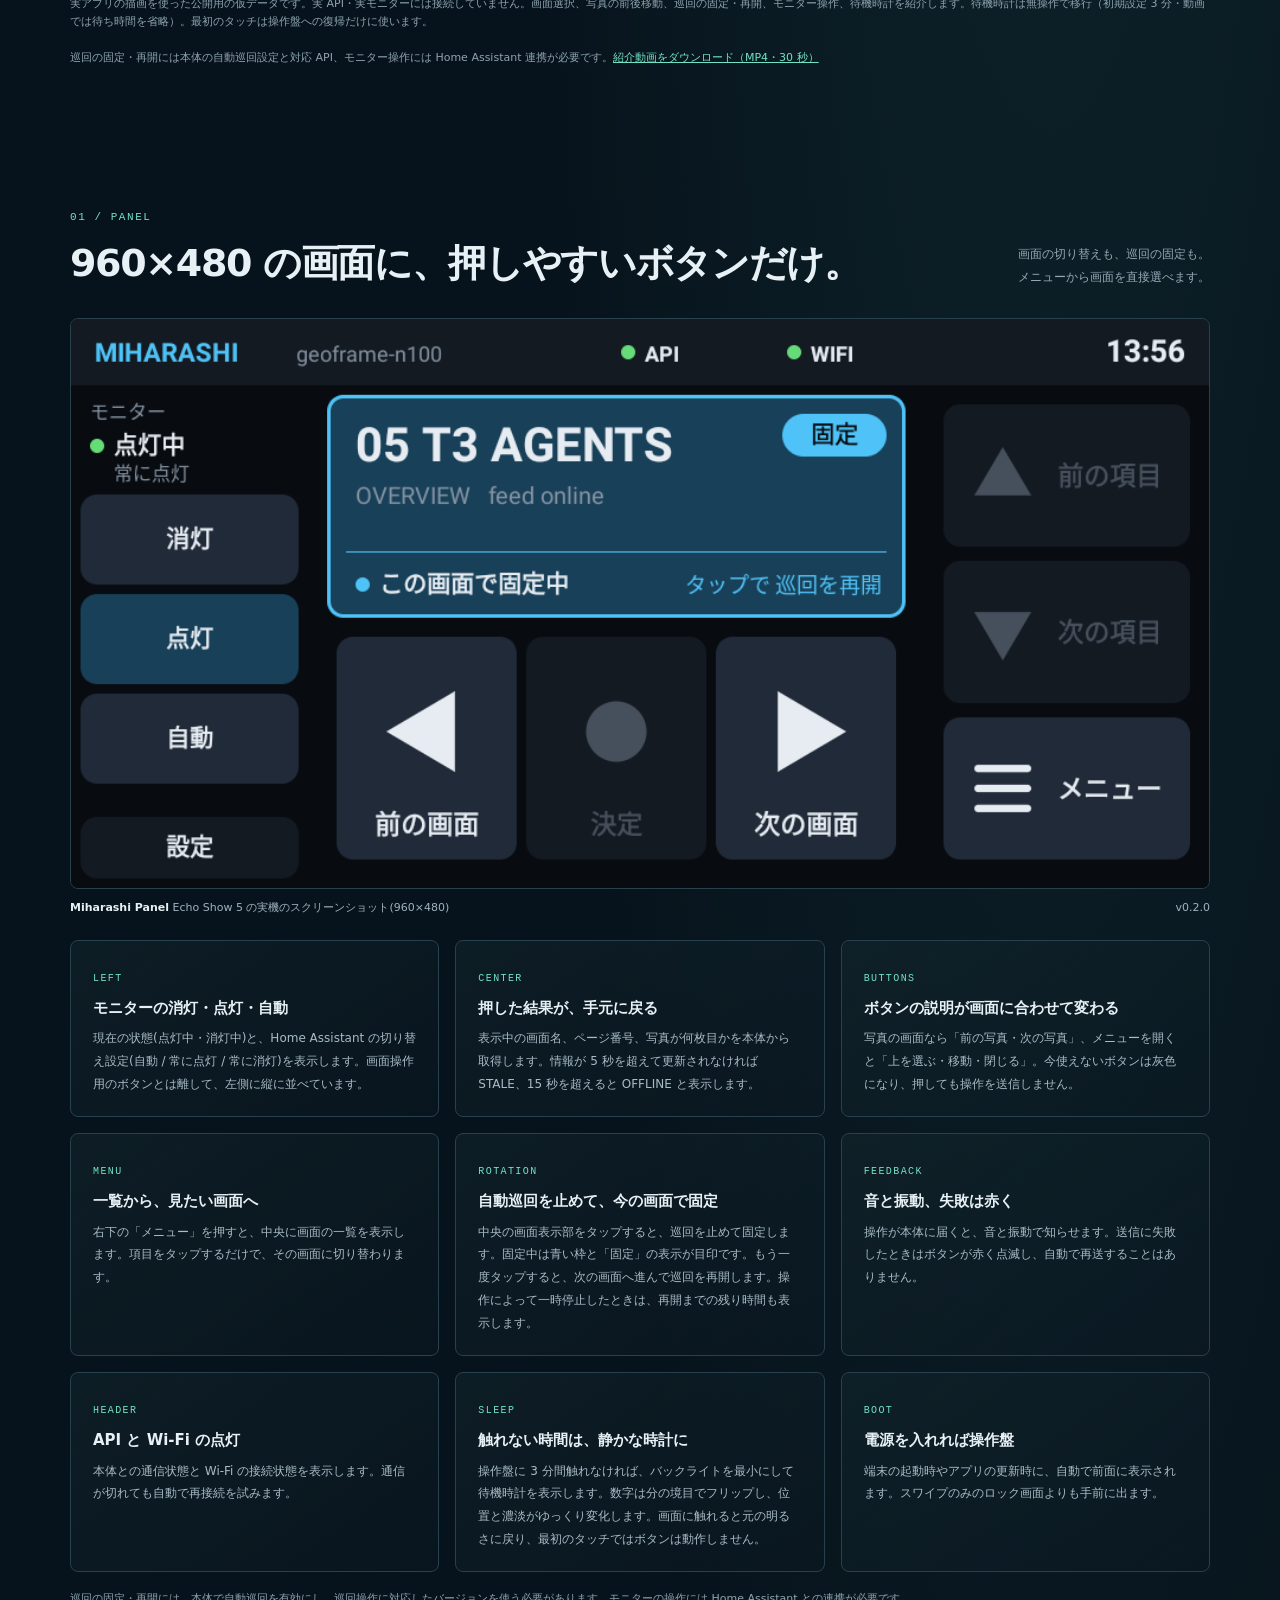
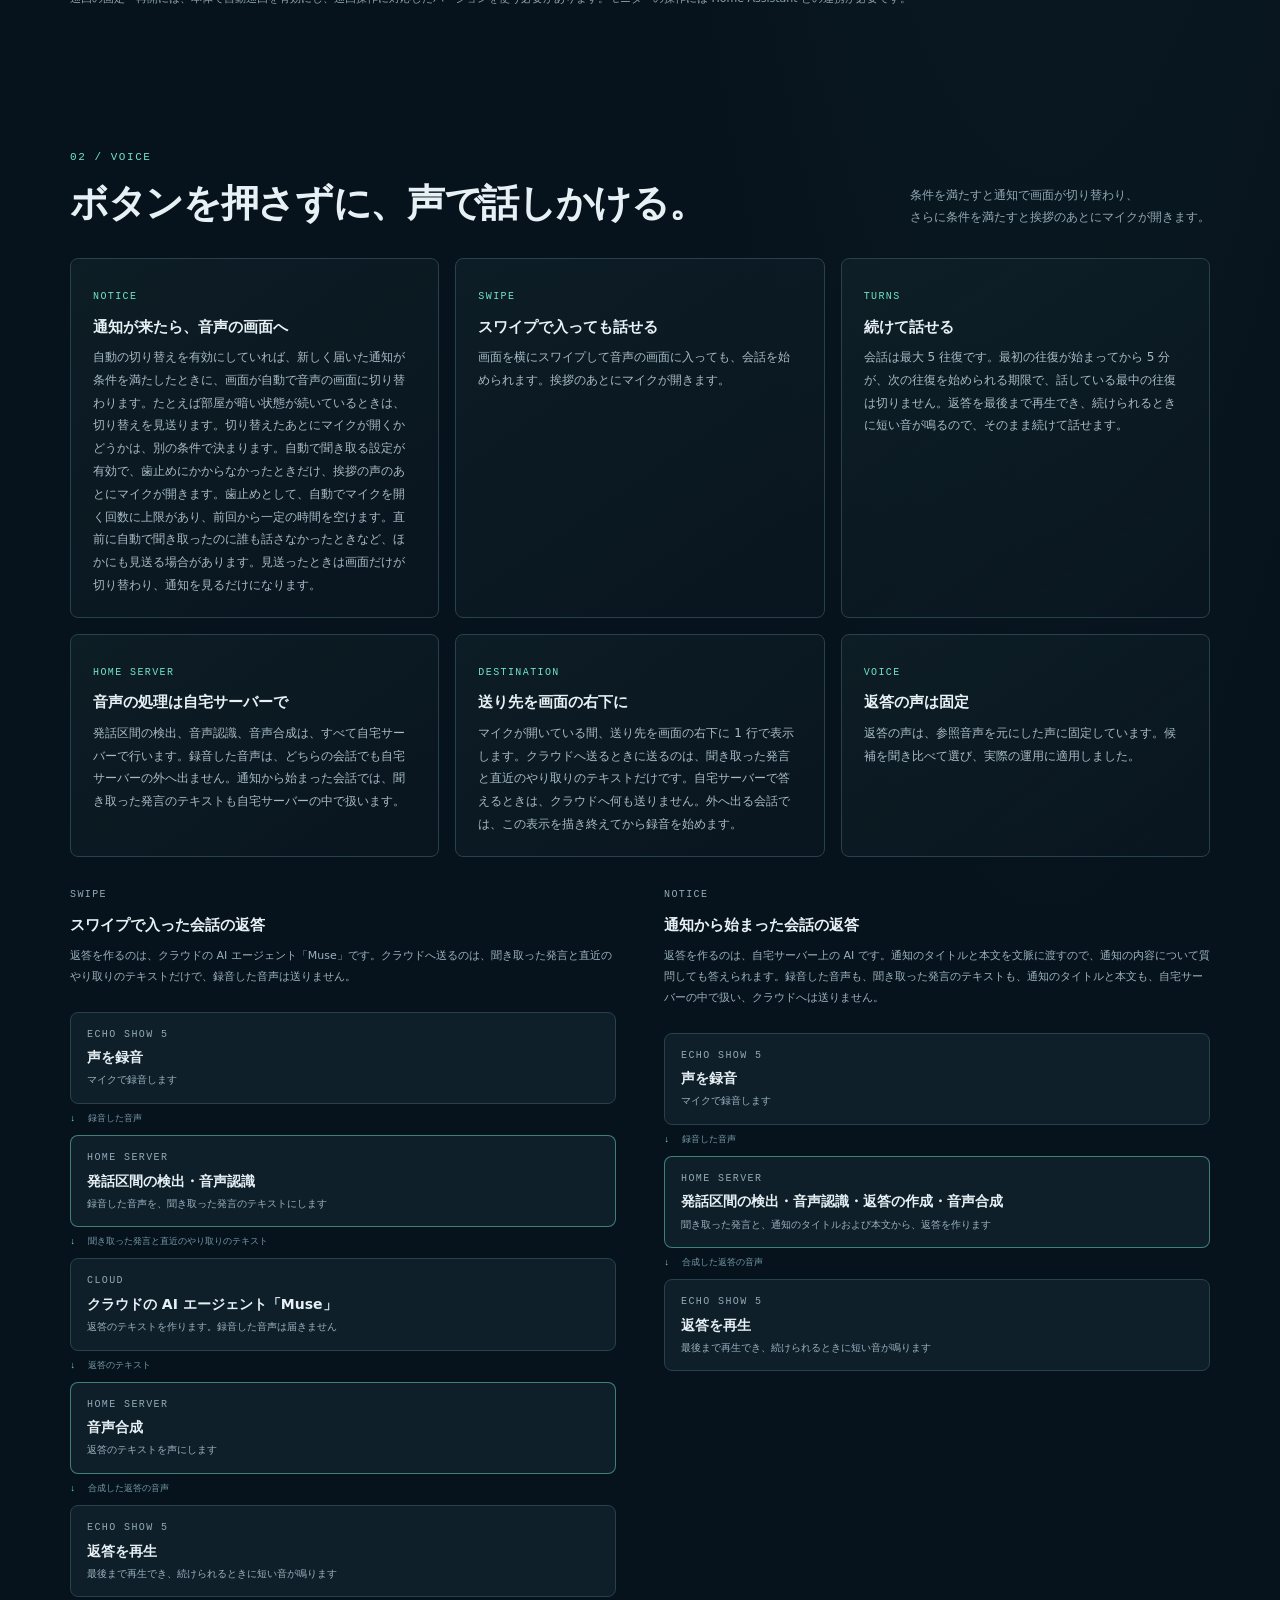
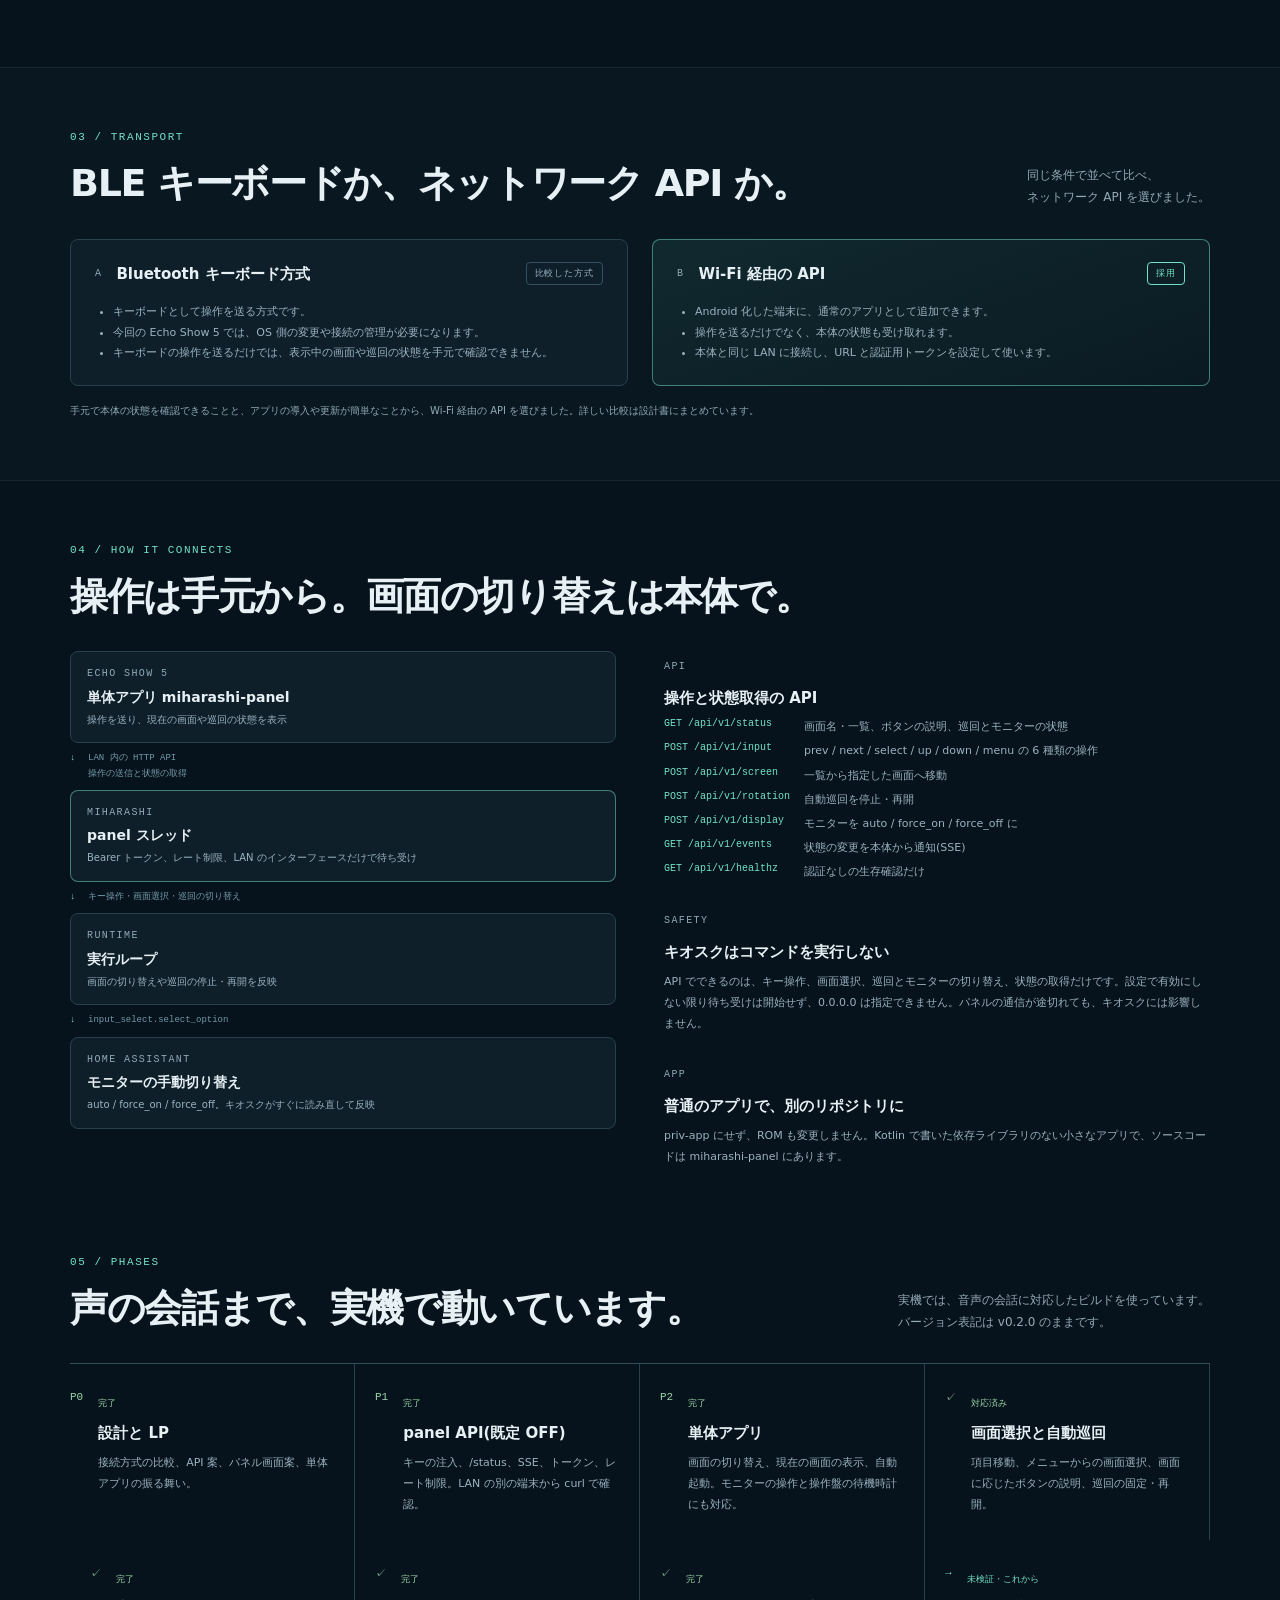
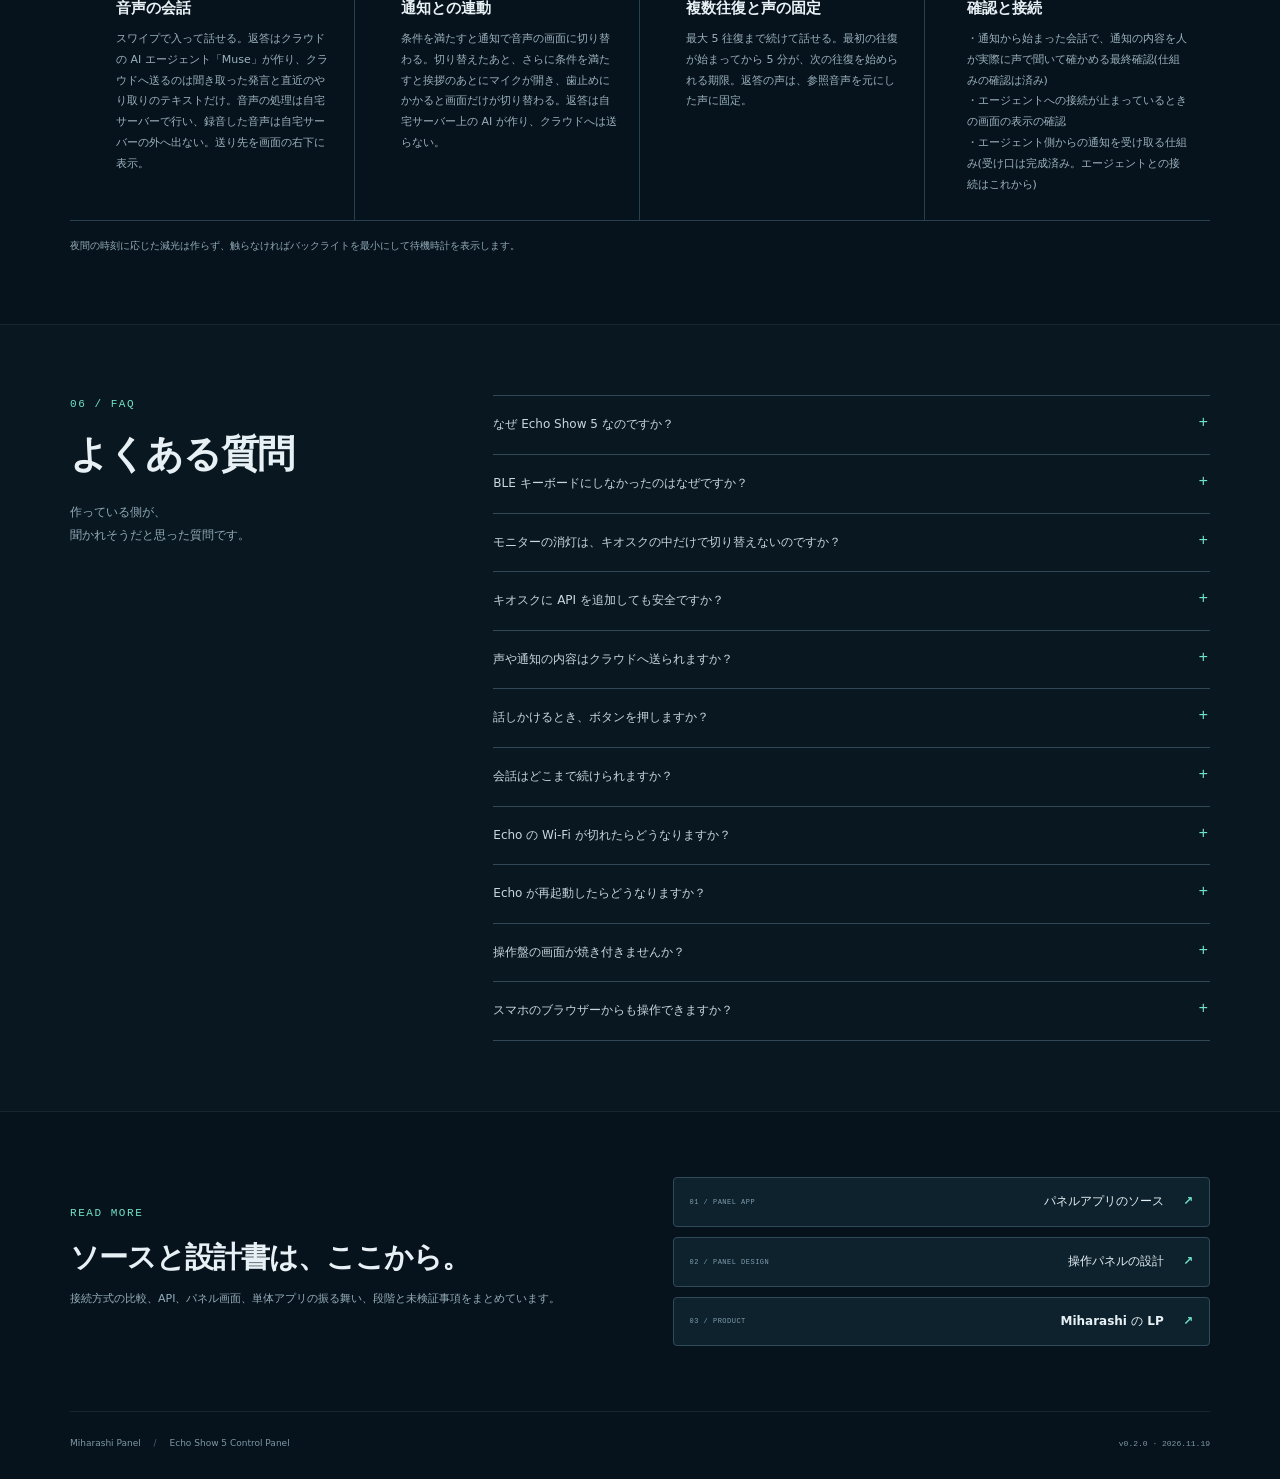
==== commit b1938381: "docs(lp): 切り替えの条件、マイクの歯止め、実機のビルドの書き方を仕様に合わせる - 自動の切り替えは、新しく届いた通知が条件を満たしたときに行うと書く。暗さは見送りの例として示す - マイク" ====
--- a/site/index.html
+++ b/site/index.html
@@ -70,7 +70,7 @@
     <section class="shell section-block" id="voice" aria-labelledby="voice-title">
       <div class="section-heading"><div><p class="eyebrow">02 / Voice</p><h2 id="voice-title">ボタンを押さずに、<br class="mobile-only">声で話しかける。</h2></div><p class="section-aside">条件を満たすと通知で画面が切り替わり、<br>さらに条件を満たすと挨拶のあとにマイクが開きます。</p></div>
       <div class="feature-grid shot-main">
-        <article class="feature"><span class="micro-label">NOTICE</span><h3>通知が来たら、音声の画面へ</h3><p>通知が来ると、設定で有効にしていれば、画面が自動で音声の画面に切り替わります。部屋が暗い状態が続いているときは、切り替えを見送ります。切り替えたあとにマイクが開くかどうかは、別の条件で決まります。自動で聞き取る設定が有効で、歯止めにかからなかったときだけ、挨拶の声のあとにマイクが開きます。歯止めには回数と間隔の上限があり、直前に自動で聞き取ったのに誰も話さなかったときなど、ほかにも見送る場合があります。見送ったときは画面だけが切り替わり、通知を見るだけになります。</p></article>
+        <article class="feature"><span class="micro-label">NOTICE</span><h3>通知が来たら、音声の画面へ</h3><p>自動の切り替えを有効にしていれば、新しく届いた通知が条件を満たしたときに、画面が自動で音声の画面に切り替わります。たとえば部屋が暗い状態が続いているときは、切り替えを見送ります。切り替えたあとにマイクが開くかどうかは、別の条件で決まります。自動で聞き取る設定が有効で、歯止めにかからなかったときだけ、挨拶の声のあとにマイクが開きます。歯止めとして、自動でマイクを開く回数に上限があり、前回から一定の時間を空けます。直前に自動で聞き取ったのに誰も話さなかったときなど、ほかにも見送る場合があります。見送ったときは画面だけが切り替わり、通知を見るだけになります。</p></article>
         <article class="feature"><span class="micro-label">SWIPE</span><h3>スワイプで入っても話せる</h3><p>画面を横にスワイプして音声の画面に入っても、会話を始められます。挨拶のあとにマイクが開きます。</p></article>
         <article class="feature"><span class="micro-label">TURNS</span><h3>続けて話せる</h3><p>会話は最大 5 往復です。最初の往復が始まってから 5 分が、次の往復を始められる期限で、話している最中の往復は切りません。返答を最後まで再生でき、続けられるときに短い音が鳴るので、そのまま続けて話せます。</p></article>
         <article class="feature"><span class="micro-label">HOME SERVER</span><h3>音声の処理は自宅サーバーで</h3><p>発話区間の検出、音声認識、音声合成は、すべて自宅サーバーで行います。録音した音声は、どちらの会話でも自宅サーバーの外へ出ません。通知から始まった会話では、聞き取った発言のテキストも自宅サーバーの中で扱います。</p></article>
@@ -144,7 +144,7 @@
     </section>
 
     <section class="shell scope-section" id="phases" aria-labelledby="phases-title">
-      <div class="section-heading"><div><p class="eyebrow">05 / Phases</p><h2 id="phases-title">声の会話まで、<br class="mobile-only">実機で動いています。</h2></div><p class="section-aside">実機では最新のビルドを使用中(バージョン表記は v0.2.0 のまま)。<br>音声の会話もこのビルドで動いています。</p></div>
+      <div class="section-heading"><div><p class="eyebrow">05 / Phases</p><h2 id="phases-title">声の会話まで、<br class="mobile-only">実機で動いています。</h2></div><p class="section-aside">実機では、音声の会話に対応したビルドを使っています。<br>バージョン表記は v0.2.0 のままです。</p></div>
       <ol class="roadmap panel-roadmap four">
         <li class="done"><span class="roadmap-step">P0</span><div><span class="roadmap-state">完了</span><h3>設計と LP</h3><p>接続方式の比較、API 案、パネル画面案、単体アプリの振る舞い。</p></div></li>
         <li class="done"><span class="roadmap-step">P1</span><div><span class="roadmap-state">完了</span><h3>panel API(既定 OFF)</h3><p>キーの注入、/status、SSE、トークン、レート制限。LAN の別の端末から curl で確認。</p></div></li>
@@ -164,7 +164,7 @@
       <details><summary>モニターの消灯は、キオスクの中だけで切り替えないのですか？</summary><p>キオスクの中だけでは切り替えません。キオスクが Home Assistant の設定項目(input_select)を書き換えます。こうすることで Home Assistant の画面とパネルの表示が一致し、再起動しても設定が保たれます。</p></details>
       <details><summary>キオスクに API を追加しても安全ですか？</summary><p>初期設定では無効で、有効にする場合も Bearer トークンと LAN 内の 1 つのインターフェースだけに制限されます。キー操作、画面選択、巡回とモニターの切り替え、状態の取得だけに用途を限定しており、任意のコマンドは実行しません。</p></details>
       <details><summary>声や通知の内容はクラウドへ送られますか？</summary><p>録音した音声は、どちらの会話でも自宅サーバーの外へ出ません。発話区間の検出、音声認識、音声合成は自宅サーバーで行います。返答を作る側は 2 通りです。スワイプで入った会話は、クラウドの AI エージェント「Muse」が返答を作ります。クラウドへ送るのは、聞き取った発言と直近のやり取りのテキストだけです。通知から始まった会話は、自宅サーバー上の AI が返答を作ります。通知のタイトルと本文を文脈に渡しますが、録音も、聞き取った発言のテキストも、通知のタイトルと本文も、自宅サーバーの中で扱い、クラウドへは送りません。マイクが開いている間は、画面の右下に送り先を表示します。</p></details>
-      <details><summary>話しかけるとき、ボタンを押しますか？</summary><p>押しません。画面を横にスワイプして音声の画面に入ると、挨拶のあとにマイクが開きます。通知が来たときは、設定で有効にしていれば、画面が自動で音声の画面に切り替わります。部屋が暗い状態が続いているときは、切り替えを見送ります。切り替えたあとにマイクが開くのは、自動で聞き取る設定が有効で、歯止めにかからなかったときだけです。歯止めには回数と間隔の上限があり、直前に自動で聞き取ったのに誰も話さなかったときなど、ほかにも見送る場合があります。かからなかったときは挨拶のあとにマイクが開き、見送ったときは画面だけが切り替わって、通知を見るだけになります。</p></details>
+      <details><summary>話しかけるとき、ボタンを押しますか？</summary><p>押しません。画面を横にスワイプして音声の画面に入ると、挨拶のあとにマイクが開きます。通知については、自動の切り替えを有効にしていれば、新しく届いた通知が条件を満たしたときに、画面が自動で音声の画面に切り替わります。たとえば部屋が暗い状態が続いているときは、切り替えを見送ります。切り替えたあとにマイクが開くのは、自動で聞き取る設定が有効で、歯止めにかからなかったときだけです。歯止めとして、自動でマイクを開く回数に上限があり、前回から一定の時間を空けます。直前に自動で聞き取ったのに誰も話さなかったときなど、ほかにも見送る場合があります。かからなかったときは挨拶のあとにマイクが開き、見送ったときは画面だけが切り替わって、通知を見るだけになります。</p></details>
       <details><summary>会話はどこまで続けられますか？</summary><p>最大 5 往復までです。最初の往復が始まってから 5 分が、次の往復を始められる期限で、話している最中の往復は切りません。返答を最後まで再生でき、続けられるときに短い音が鳴るので、そのまま続けて話せます。通知から始まった会話なら、通知の内容について質問しても答えられます。</p></details>
       <details><summary>Echo の Wi-Fi が切れたらどうなりますか？</summary><p>最後の更新から 5 秒を超えると STALE、15 秒を超えると OFFLINE と表示します。最後の状態を薄く残したまま、再接続を試み続けます。キオスク側の動作には影響しません。</p></details>
       <details><summary>Echo が再起動したらどうなりますか？</summary><p>端末の起動時に自動で前面に出て、/status を再取得します。再接続が完了すると、本体の現在の状態を表示します。</p></details>
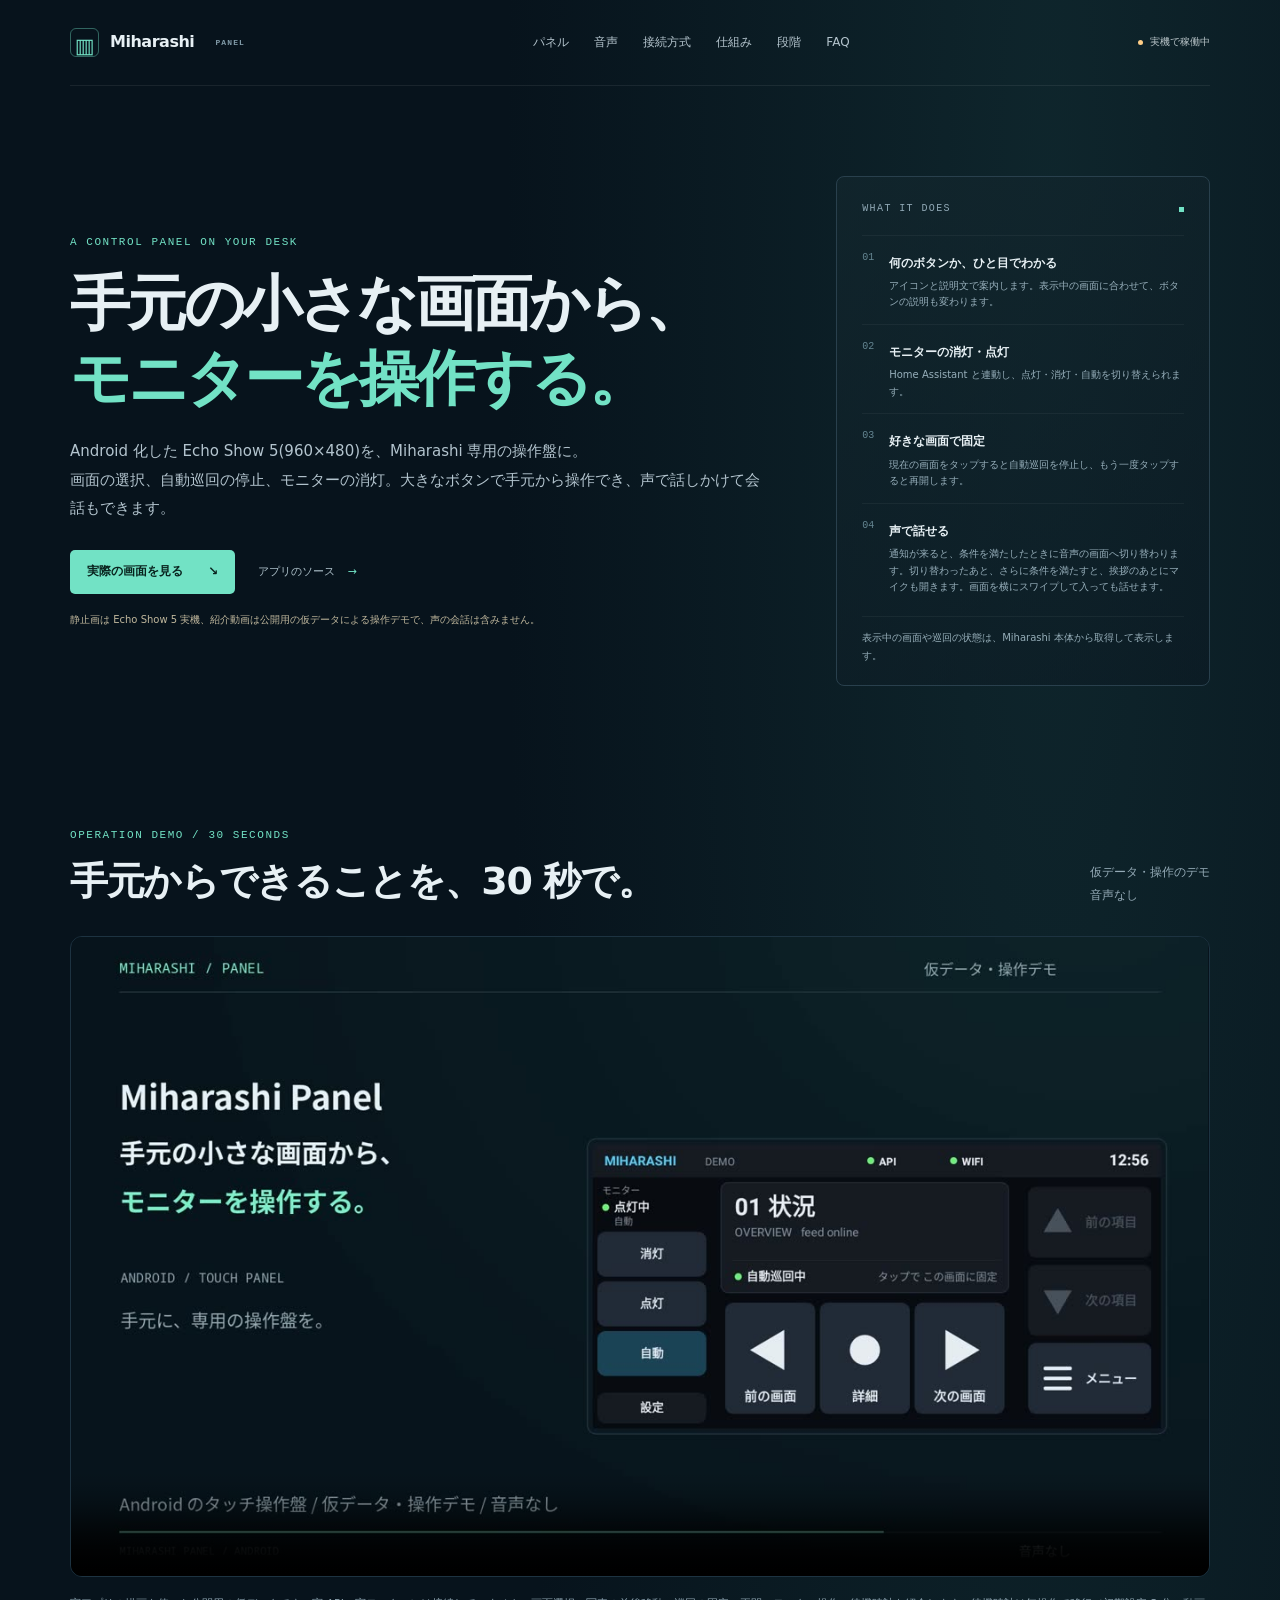
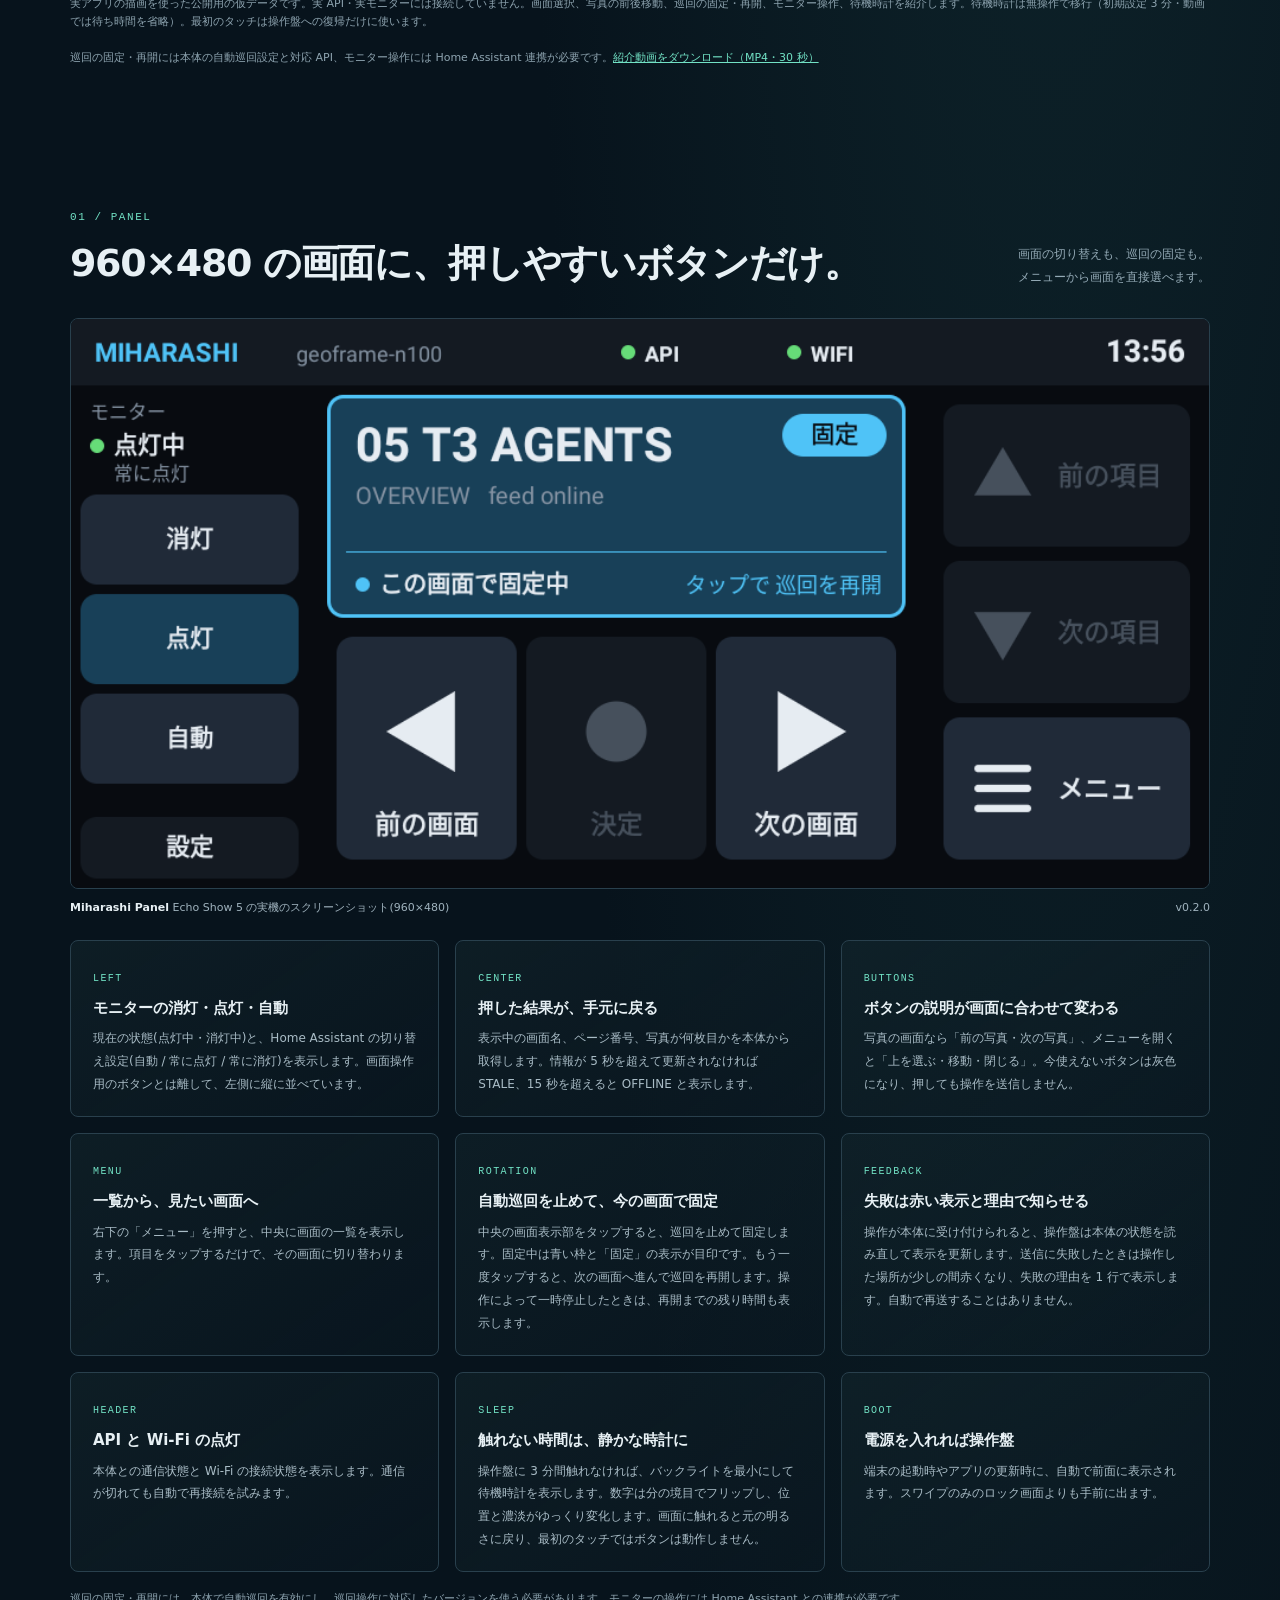
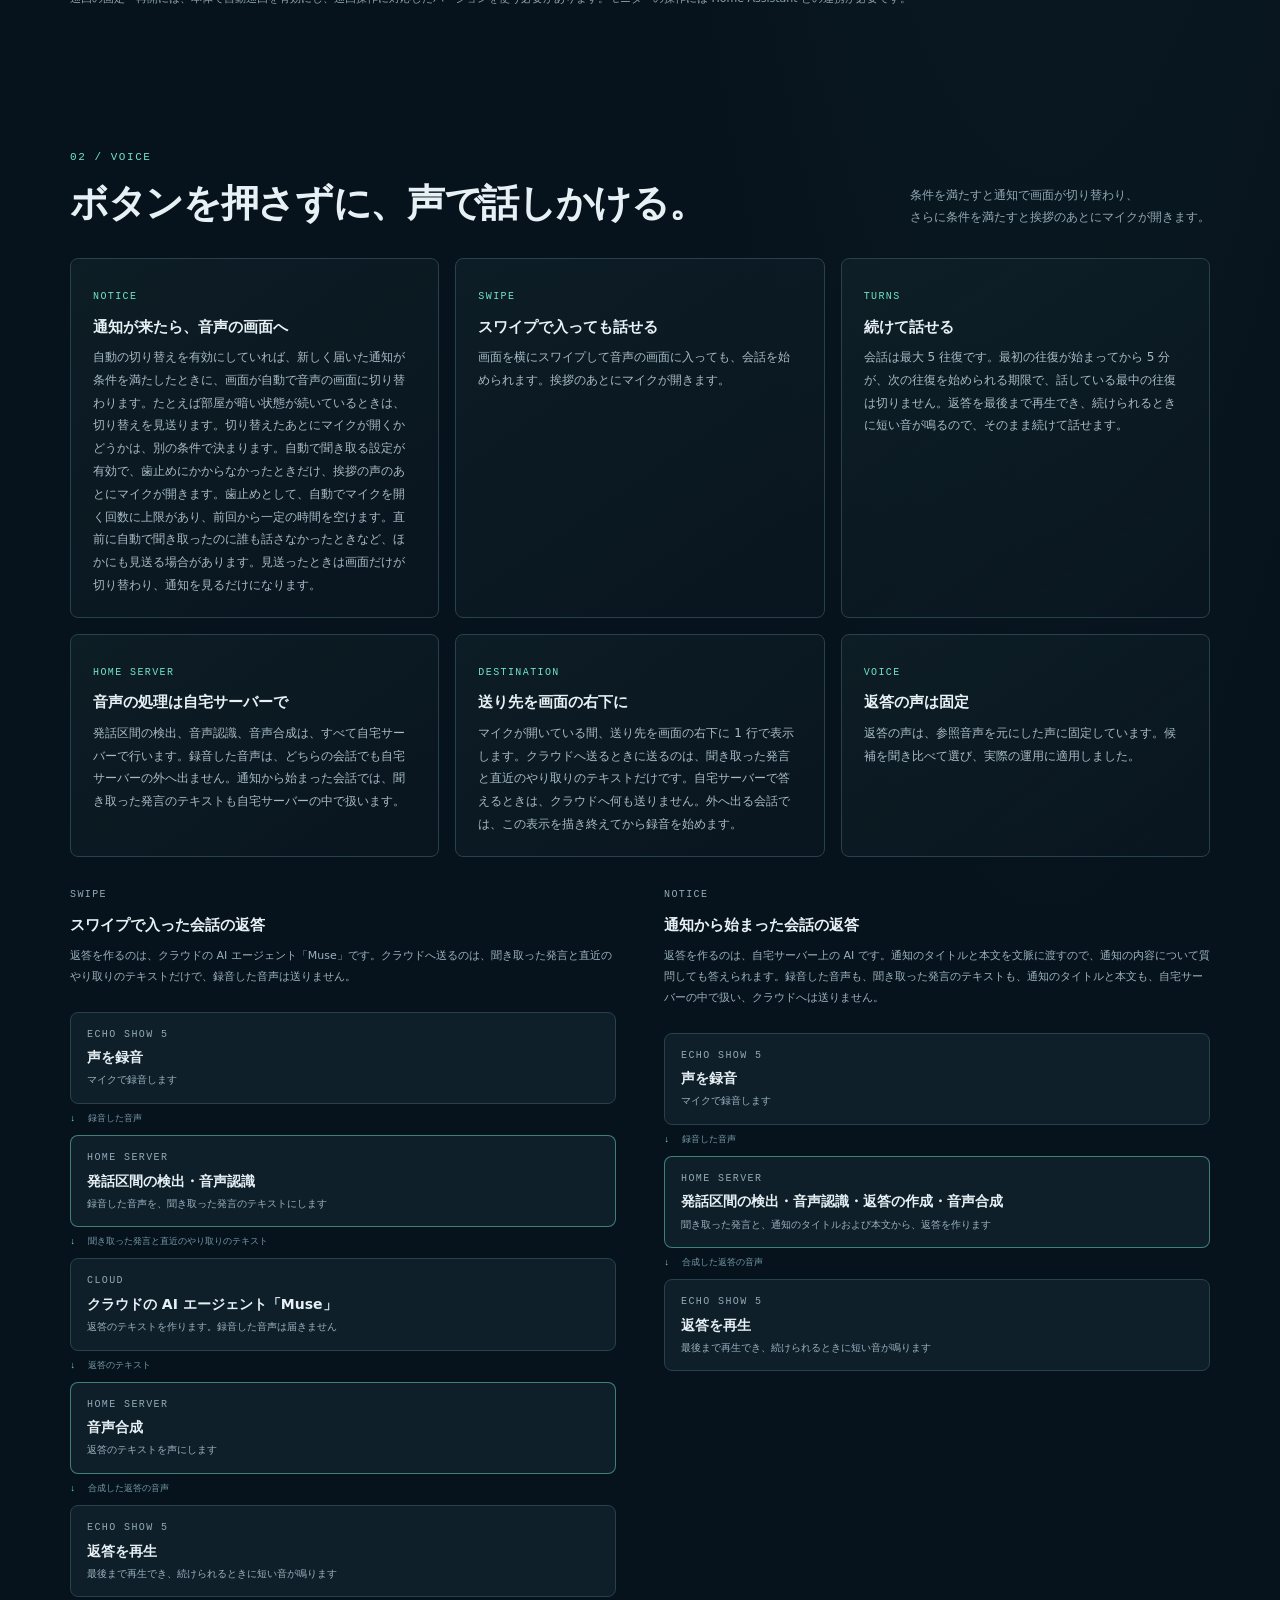
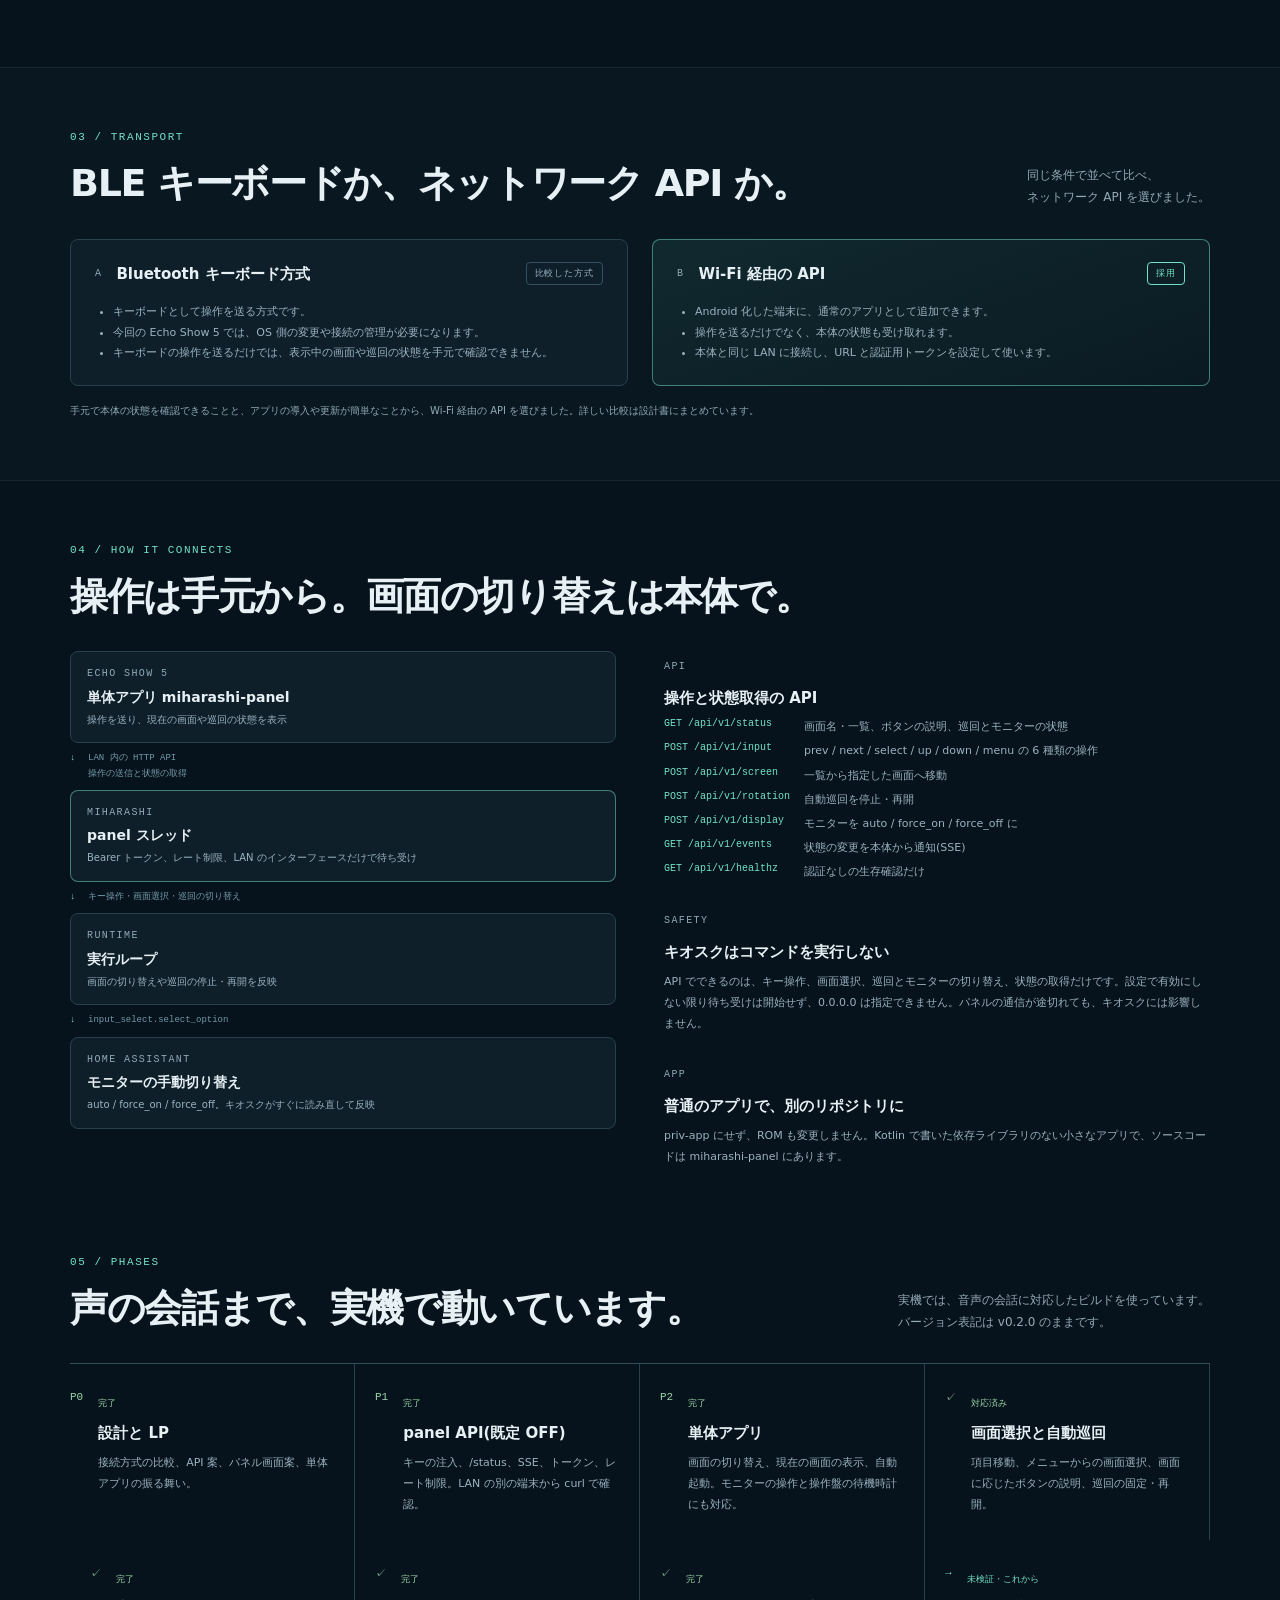
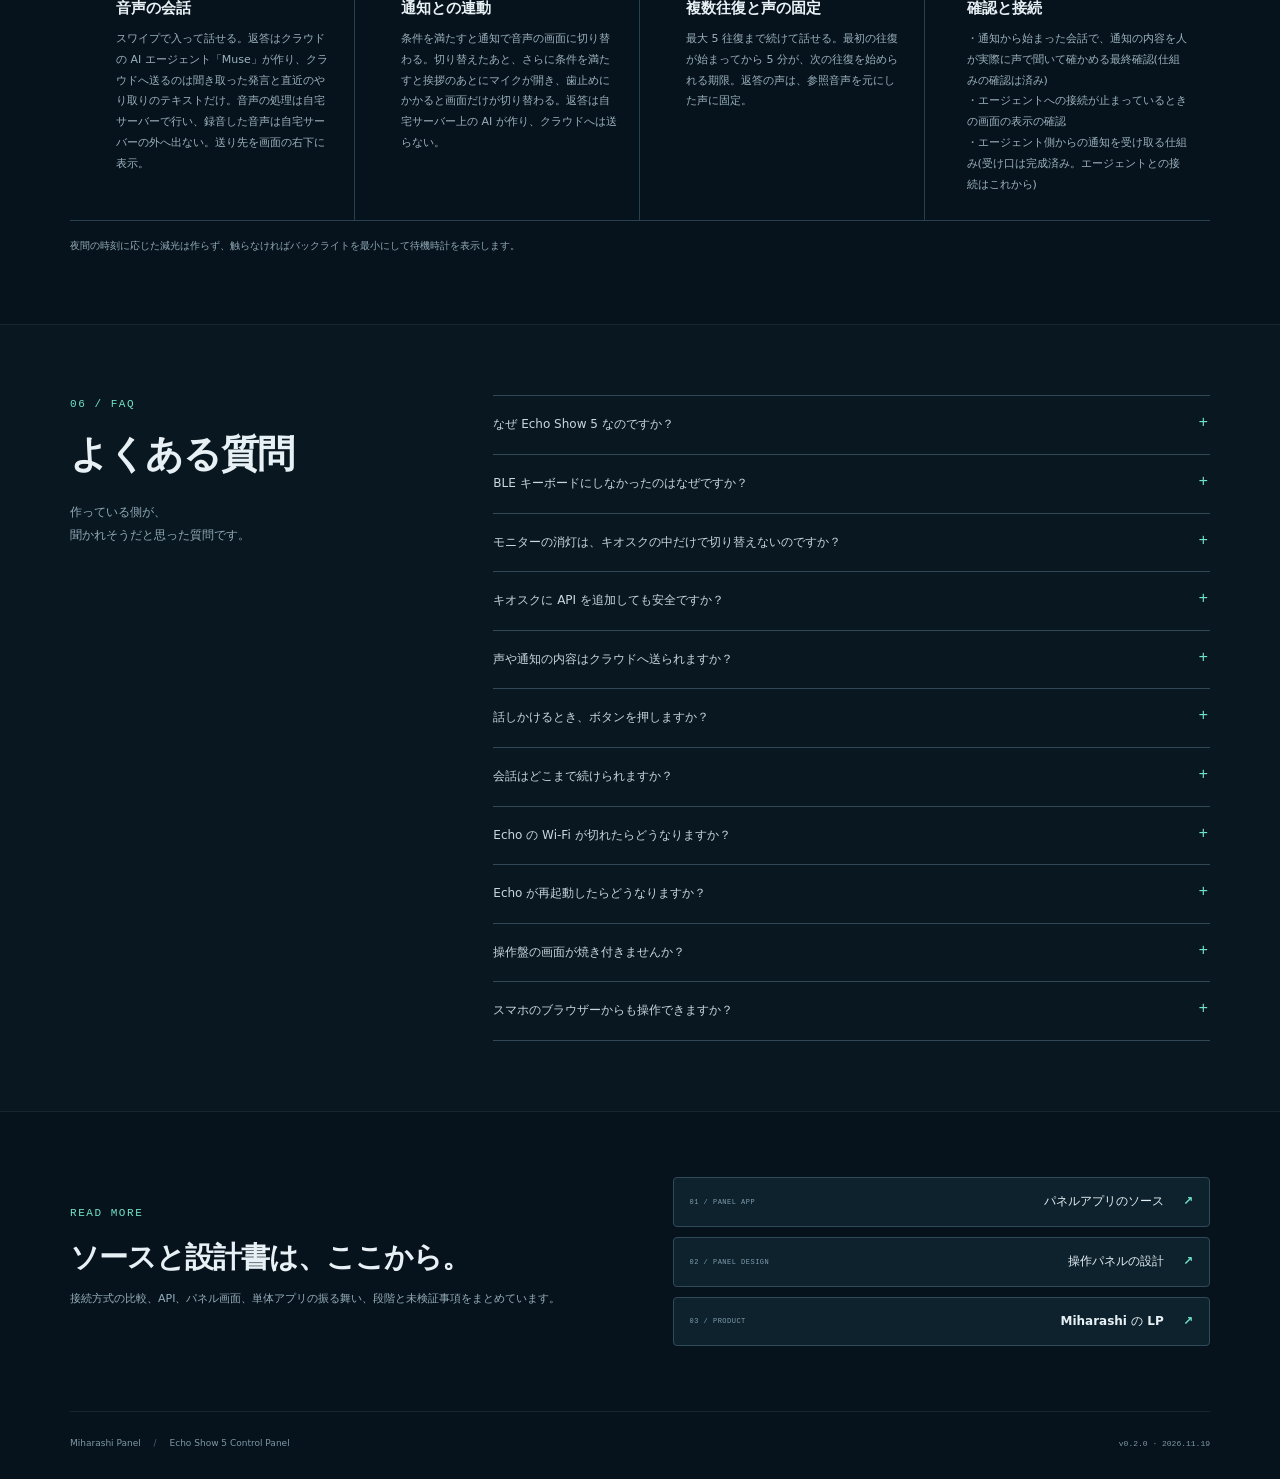
==== commit 98adb8c2: "docs(lp): FEEDBACK の記述を、実装で確かめた失敗時の表示に合わせる 音と振動は実機で確認できておらず、LP から外した。成功時は状態を読み直して更新、失敗時は赤い表示と理由 1 行、" ====
--- a/site/index.html
+++ b/site/index.html
@@ -59,7 +59,7 @@
         <article class="feature"><span class="micro-label">BUTTONS</span><h3>ボタンの説明が画面に合わせて変わる</h3><p>写真の画面なら「前の写真・次の写真」、メニューを開くと「上を選ぶ・移動・閉じる」。今使えないボタンは灰色になり、押しても操作を送信しません。</p></article>
         <article class="feature"><span class="micro-label">MENU</span><h3>一覧から、見たい画面へ</h3><p>右下の「メニュー」を押すと、中央に画面の一覧を表示します。項目をタップするだけで、その画面に切り替わります。</p></article>
         <article class="feature"><span class="micro-label">ROTATION</span><h3>自動巡回を止めて、今の画面で固定</h3><p>中央の画面表示部をタップすると、巡回を止めて固定します。固定中は青い枠と「固定」の表示が目印です。もう一度タップすると、次の画面へ進んで巡回を再開します。操作によって一時停止したときは、再開までの残り時間も表示します。</p></article>
-        <article class="feature"><span class="micro-label">FEEDBACK</span><h3>音と振動、失敗は赤く</h3><p>操作が本体に届くと、音と振動で知らせます。送信に失敗したときはボタンが赤く点滅し、自動で再送することはありません。</p></article>
+        <article class="feature"><span class="micro-label">FEEDBACK</span><h3>失敗は赤い表示と理由で知らせる</h3><p>操作が本体に受け付けられると、操作盤は本体の状態を読み直して表示を更新します。送信に失敗したときは操作した場所が少しの間赤くなり、失敗の理由を 1 行で表示します。自動で再送することはありません。</p></article>
         <article class="feature"><span class="micro-label">HEADER</span><h3>API と Wi-Fi の点灯</h3><p>本体との通信状態と Wi-Fi の接続状態を表示します。通信が切れても自動で再接続を試みます。</p></article>
         <article class="feature"><span class="micro-label">SLEEP</span><h3>触れない時間は、静かな時計に</h3><p>操作盤に 3 分間触れなければ、バックライトを最小にして待機時計を表示します。数字は分の境目でフリップし、位置と濃淡がゆっくり変化します。画面に触れると元の明るさに戻り、最初のタッチではボタンは動作しません。</p></article>
         <article class="feature"><span class="micro-label">BOOT</span><h3>電源を入れれば操作盤</h3><p>端末の起動時やアプリの更新時に、自動で前面に表示されます。スワイプのみのロック画面よりも手前に出ます。</p></article>
